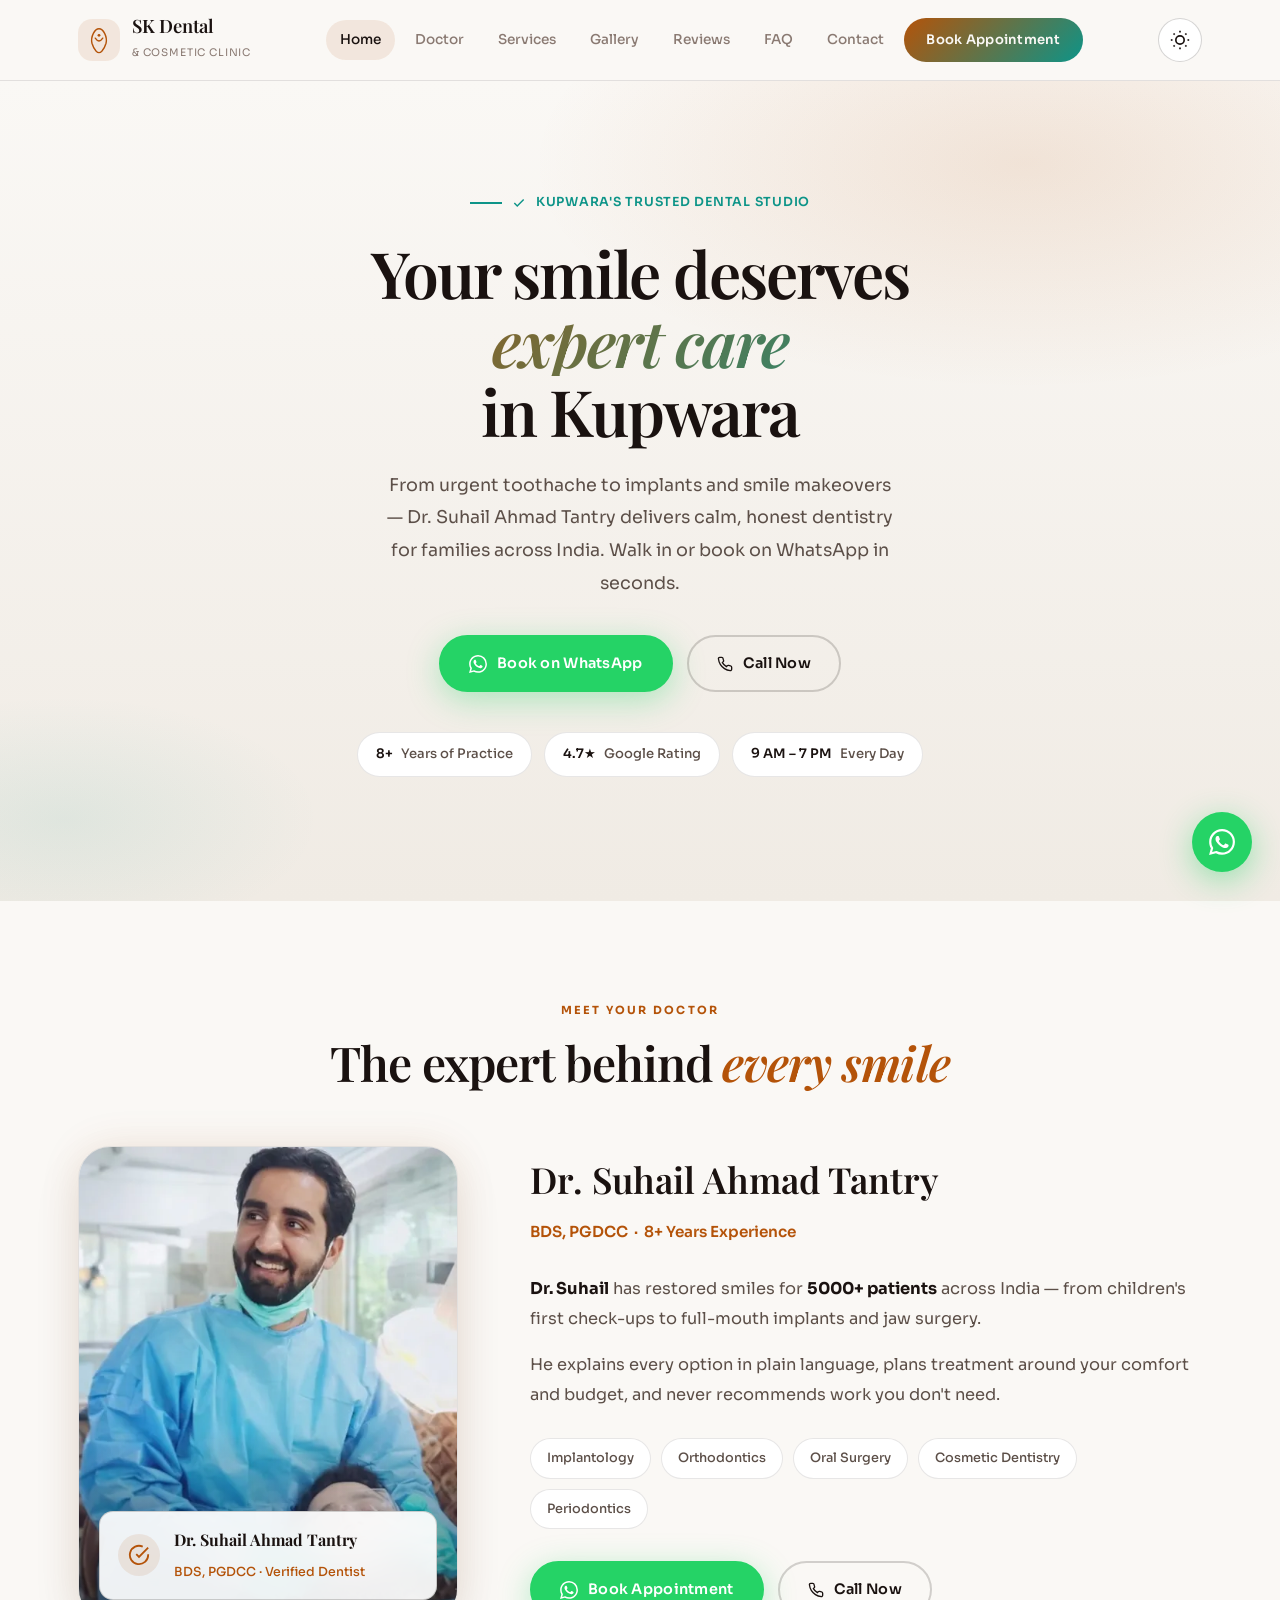
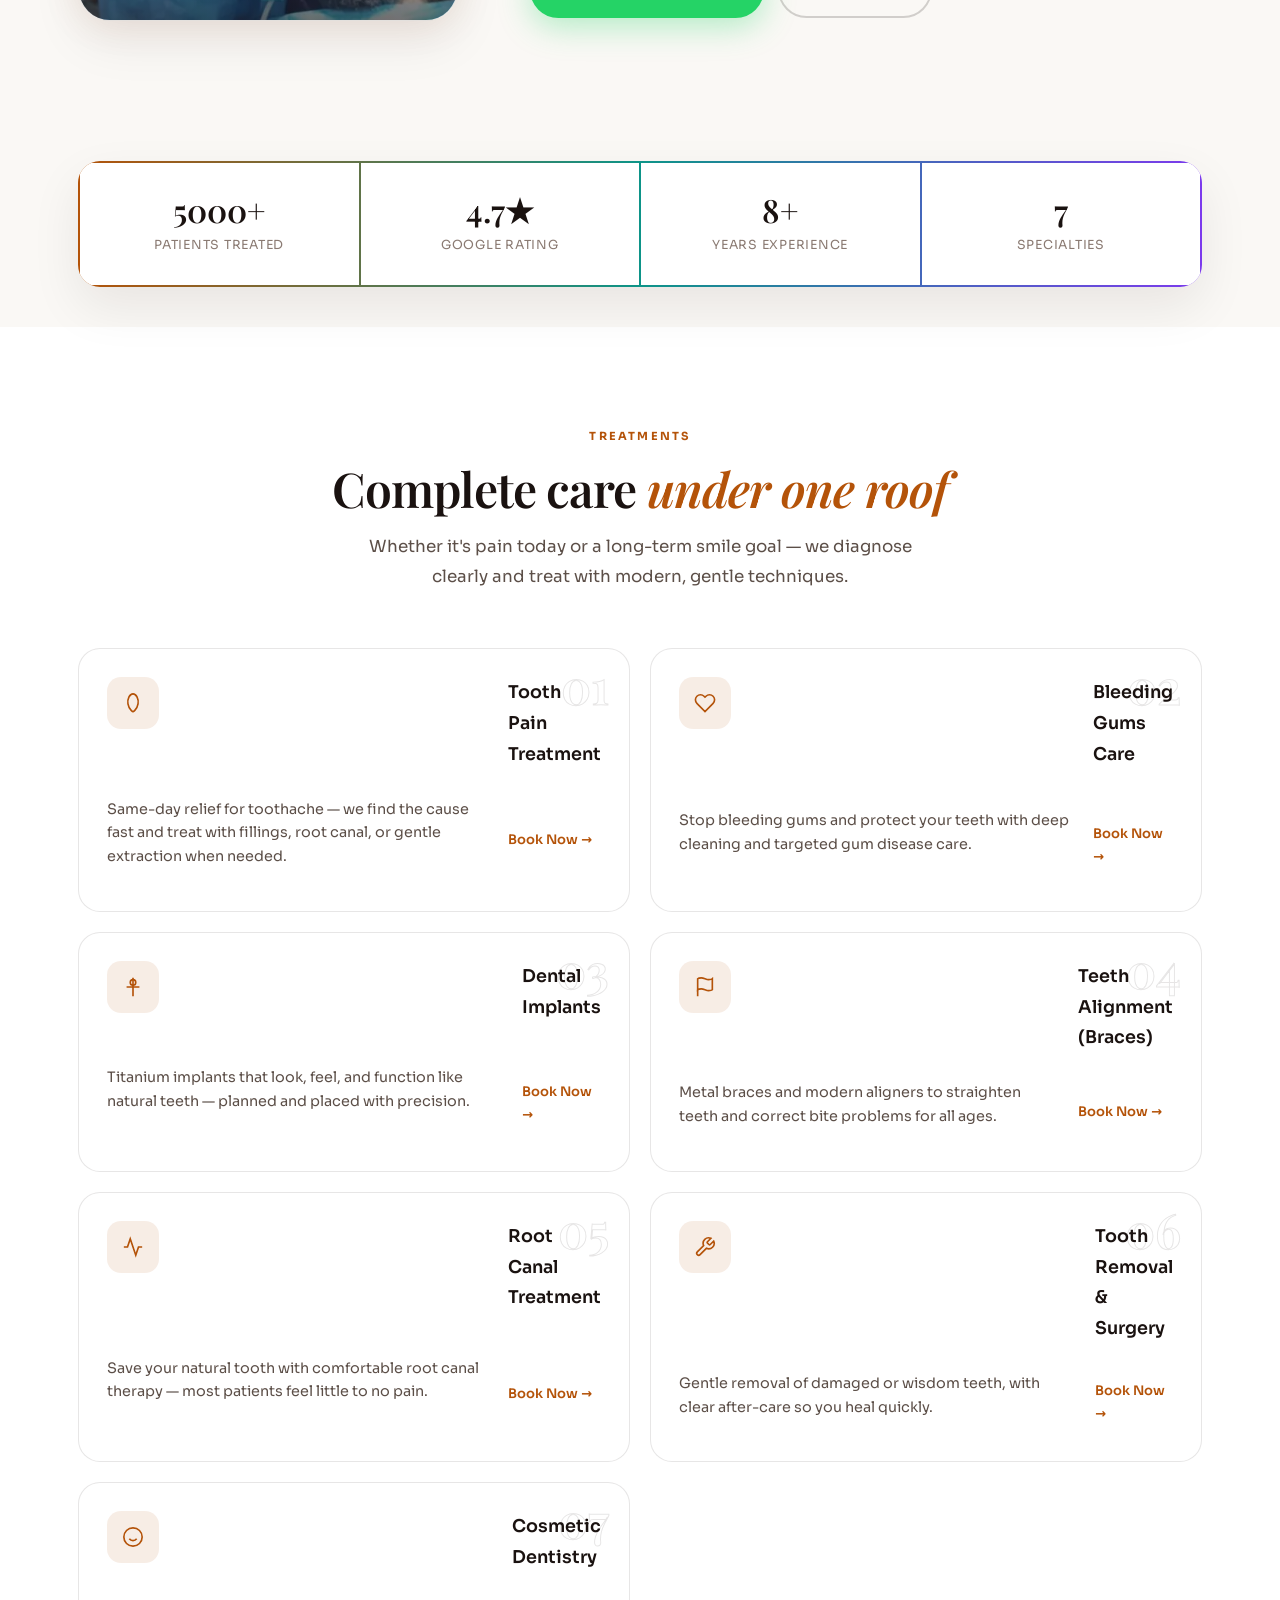
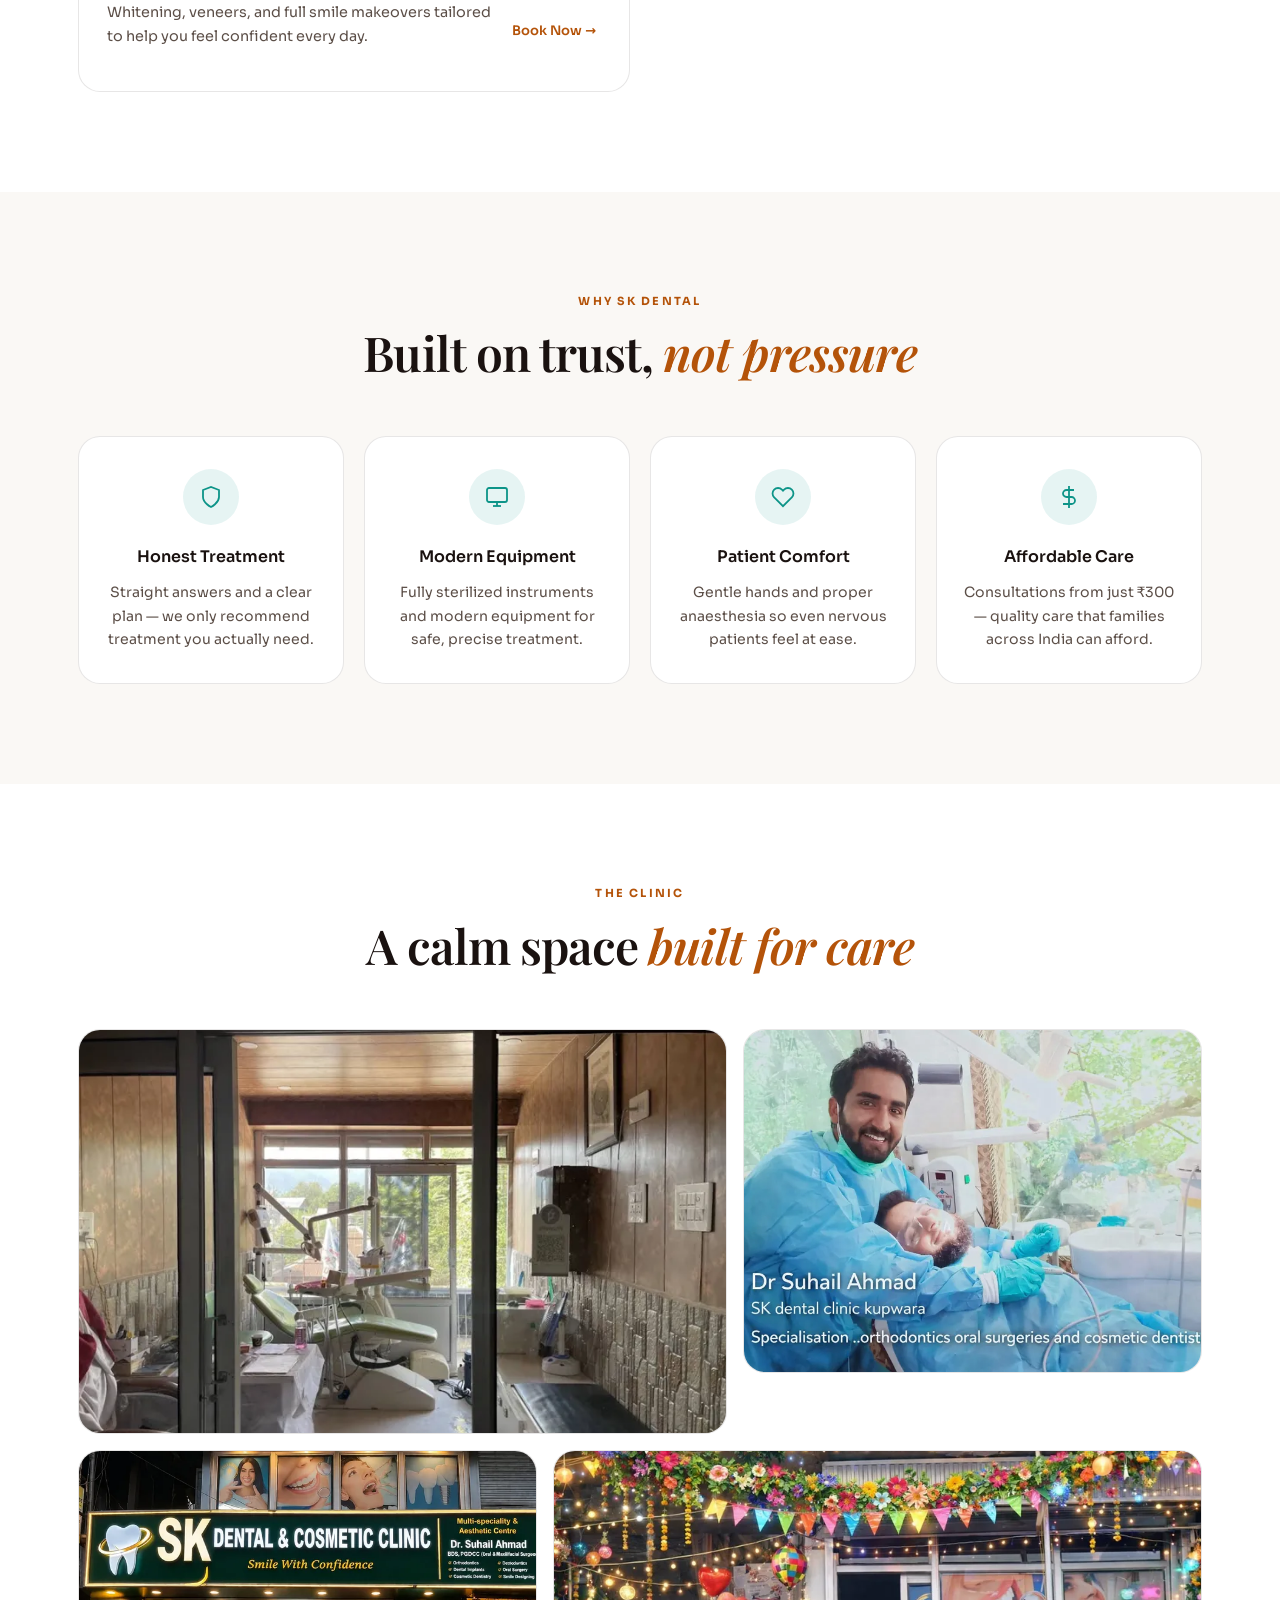
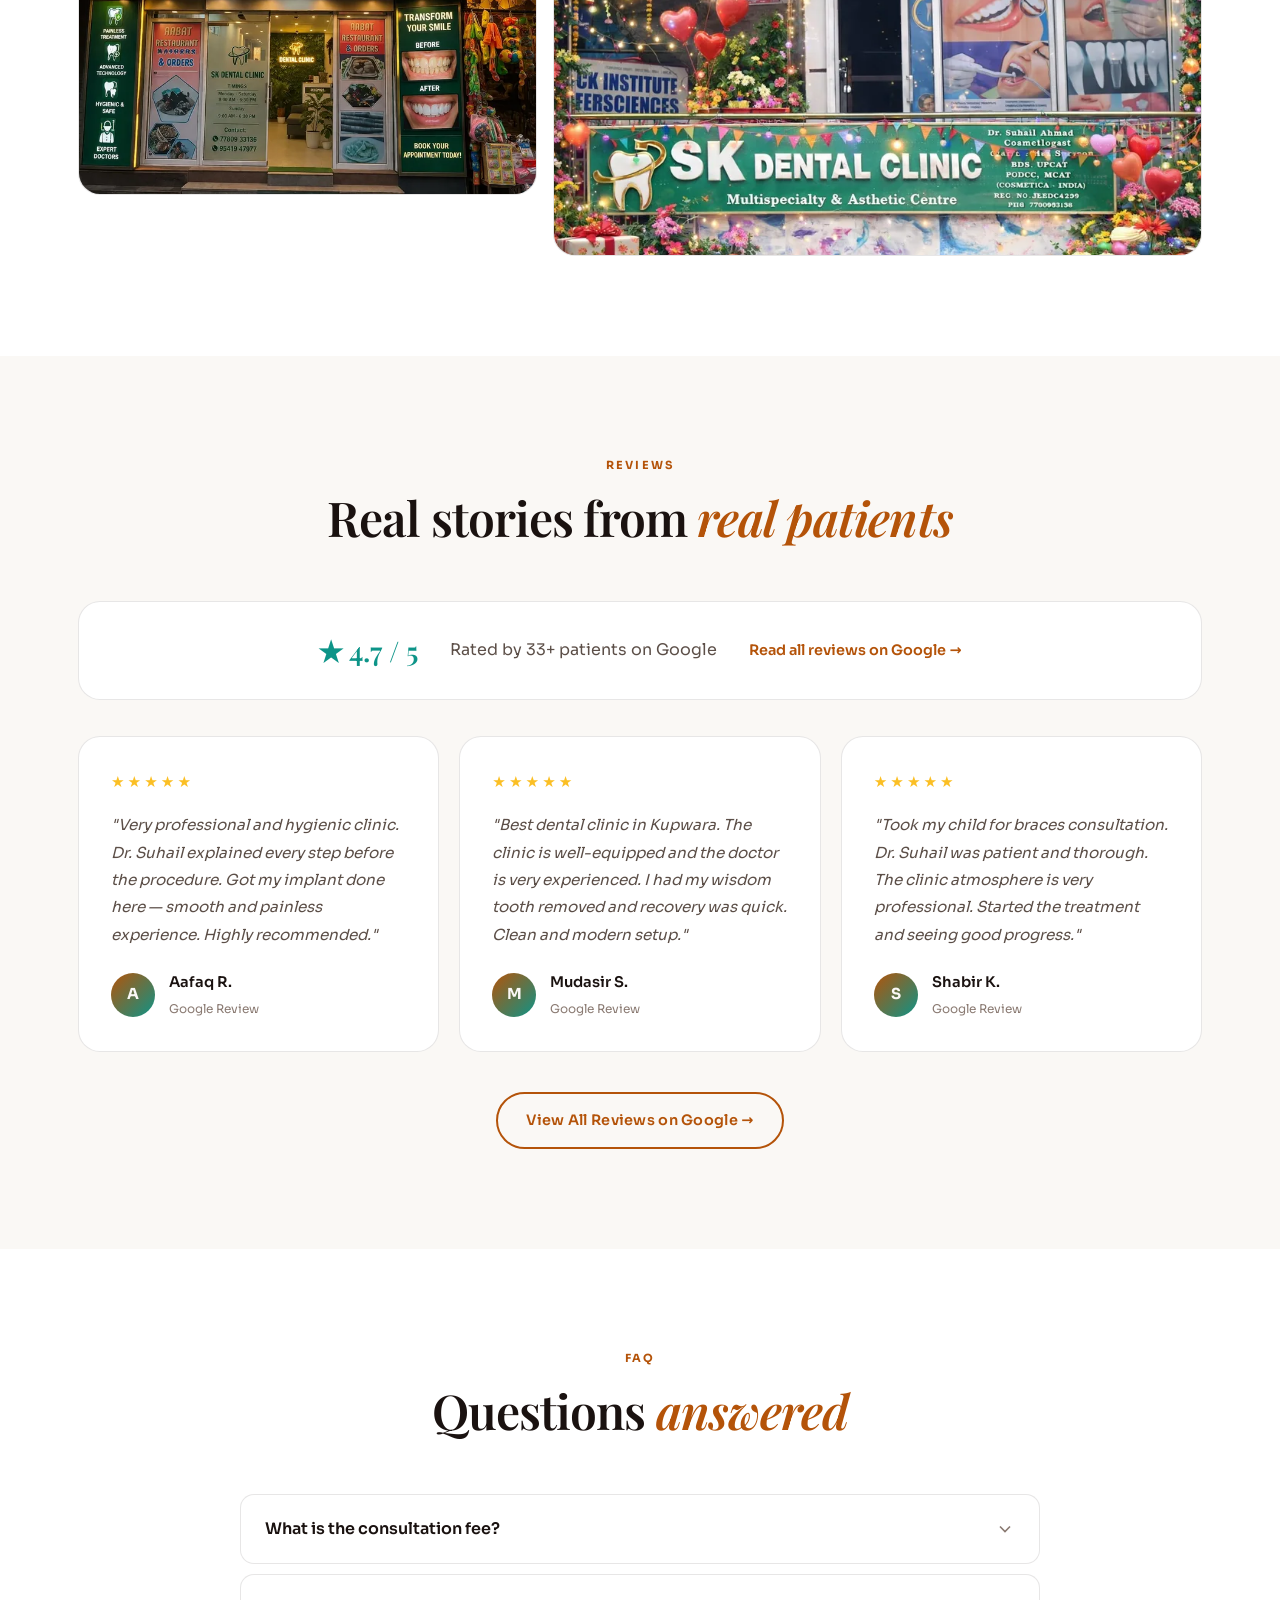
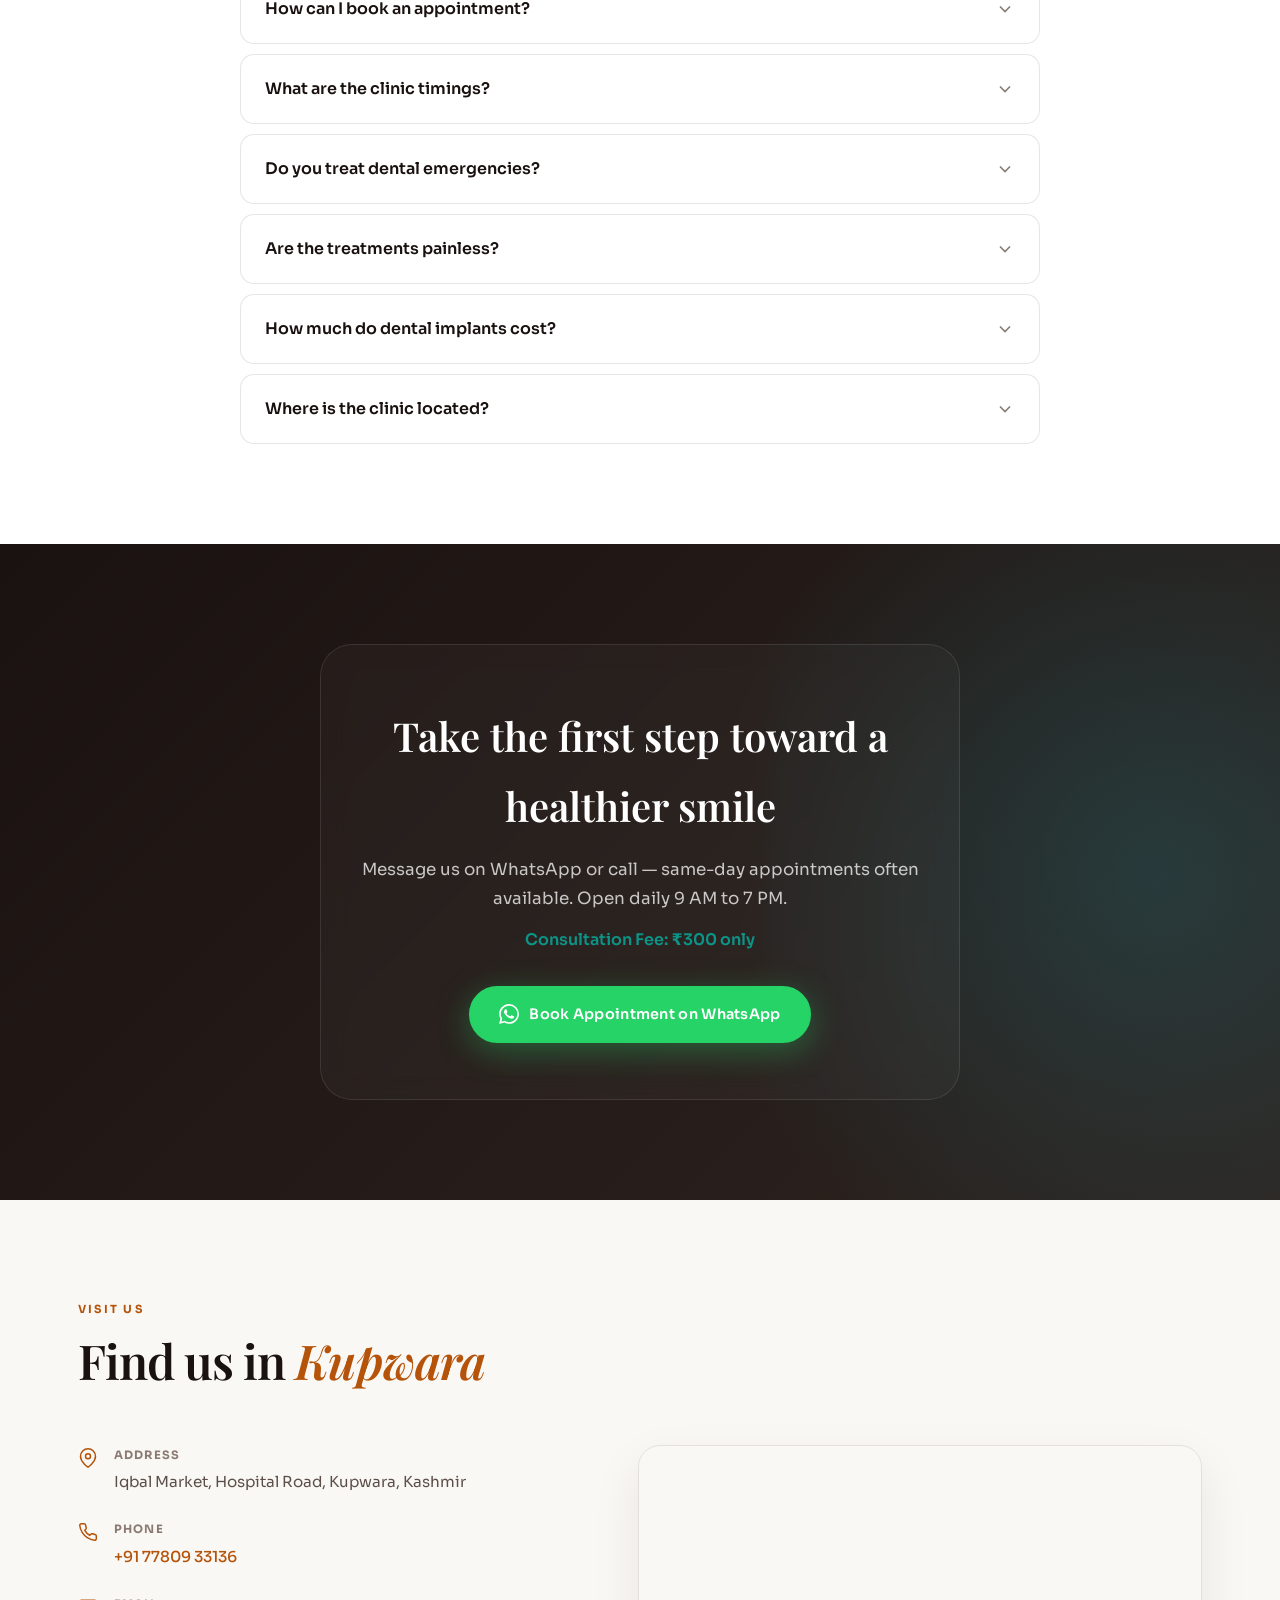
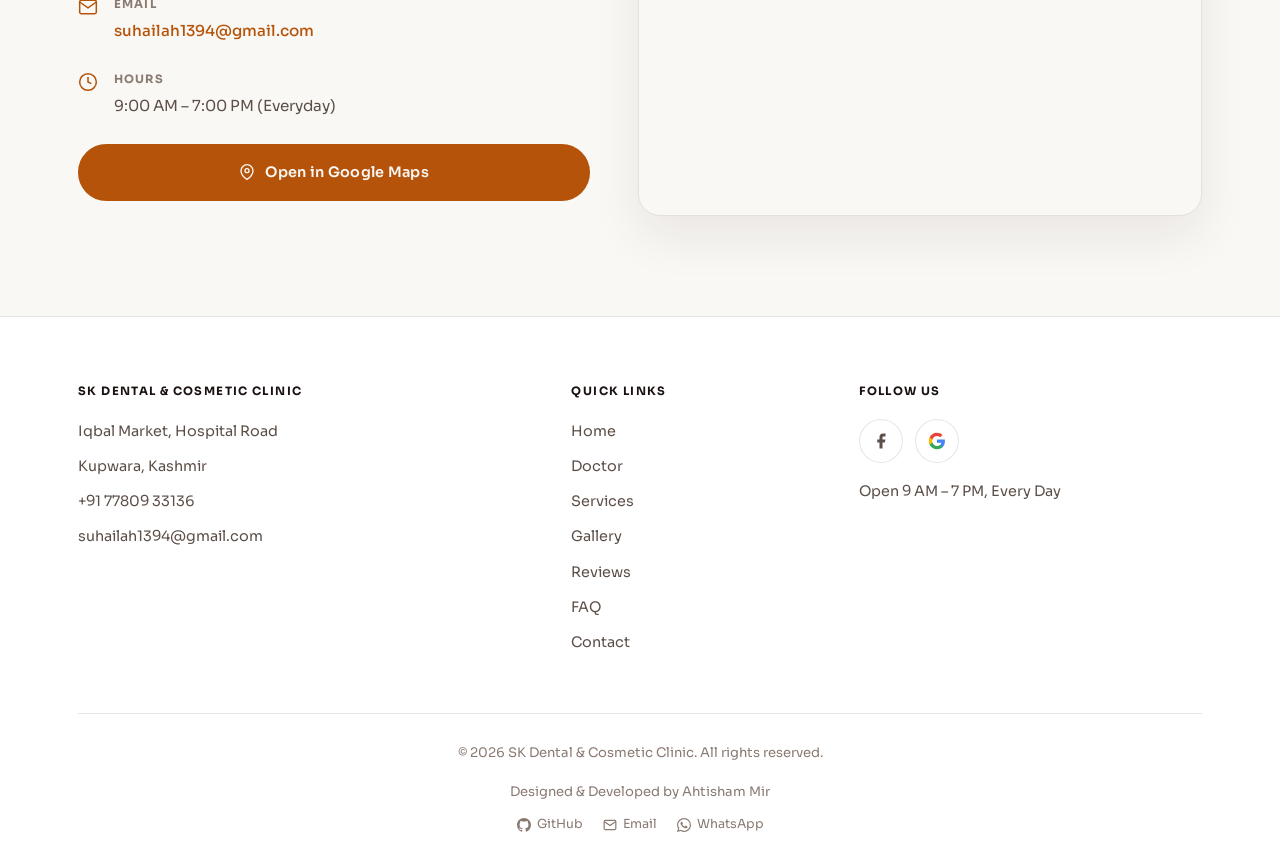
==== index.html @ af0c84c8 "merged meet doctor sections" ====
<!DOCTYPE html>
<html lang="en" data-theme="dark">
<head>
    <script>
    (function(){var t=localStorage.getItem('sk-theme');if(t)document.documentElement.setAttribute('data-theme',t);else if(window.matchMedia('(prefers-color-scheme:light)').matches)document.documentElement.setAttribute('data-theme','light');})();
    </script>
    <meta charset="UTF-8">
    <meta name="viewport" content="width=device-width, initial-scale=1.0">
    <title>SK Dental &amp; Cosmetic Clinic Kupwara | Dentist in Kupwara – Dr. Suhail Ahmad Tantry</title>
    <meta name="description" content="SK Dental &amp; Cosmetic Clinic in Kupwara, Kashmir – tooth pain relief, dental implants, braces, root canal &amp; gum care. Rated 4.7★ by 33+ patients. Book via WhatsApp.">
    <meta name="keywords" content="dental clinic kupwara, dentist kupwara, tooth pain treatment kupwara, dental implants kashmir, braces kupwara, root canal kupwara, SK Dental Cosmetic Clinic">
    <meta name="author" content="SK Dental &amp; Cosmetic Clinic">
    <meta name="robots" content="index, follow">
    <link rel="canonical" href="https://skdentalclinic.in/">
    <link rel="icon" type="image/svg+xml" href="data:image/svg+xml,%3Csvg xmlns='http://www.w3.org/2000/svg' viewBox='0 0 32 32'%3E%3Cpath d='M16 4C13.5 4 11.5 6 10 9C8.5 12 7.5 15.5 8.5 19.5C9.5 23 11 26 13 28C14 29 15 29.5 16 29.5C17 29.5 18 29 19 28C21 26 22.5 23 23.5 19.5C24.5 15.5 23.5 12 22 9C20.5 6 18.5 4 16 4Z' fill='%2322d3ee'/%3E%3C/svg%3E">
    <meta property="og:title" content="SK Dental &amp; Cosmetic Clinic | Dentist in Kupwara, Kashmir">
    <meta property="og:description" content="Tooth pain? Get reliable dental care in Kupwara. Implants, braces, root canal &amp; more. Dr. Suhail Ahmad Tantry, BDS, PGDCC. Rated 4.7★.">
    <meta property="og:type" content="website">
    <meta property="og:url" content="https://skdentalclinic.in/">
    <meta property="og:image" content="https://skdentalclinic.in/assets/images/dental-clinic-treatment-room.png">
    <meta property="og:image:alt" content="SK Dental &amp; Cosmetic Clinic – Treatment Room, Kupwara">
    <meta property="og:site_name" content="SK Dental &amp; Cosmetic Clinic">
    <meta property="og:locale" content="en_IN">
    <meta name="twitter:card" content="summary_large_image">
    <meta name="twitter:title" content="SK Dental &amp; Cosmetic Clinic | Kupwara, Kashmir">
    <meta name="twitter:description" content="Tooth pain? Book a dental appointment in Kupwara. Implants, braces, root canal &amp; more. Rated 4.7★.">
    <meta name="twitter:image" content="https://skdentalclinic.in/assets/images/dental-clinic-treatment-room.png">
    <link rel="preconnect" href="https://fonts.googleapis.com">
    <link rel="preconnect" href="https://fonts.gstatic.com" crossorigin>
    <link href="https://fonts.googleapis.com/css2?family=Playfair+Display:ital,wght@0,500;0,600;0,700;1,500&family=Sora:wght@400;500;600;700&display=swap" rel="stylesheet">
    <link rel="preload" as="image" href="assets/images/dr-suhail-ahmad-tantry.webp" type="image/webp">
    <link rel="stylesheet" href="styles.css?v=3">
    <script type="application/ld+json">
    {
      "@context": "https://schema.org",
      "@type": "Dentist",
      "name": "SK Dental & Cosmetic Clinic",
      "image": "https://skdentalclinic.in/assets/images/dr-suhail-ahmad-tantry.png",
      "url": "https://skdentalclinic.in/",
      "telephone": "+917780933136",
      "email": "suhailah1394@gmail.com",
      "priceRange": "₹₹",
      "address": {
        "@type": "PostalAddress",
        "streetAddress": "Iqbal Market, Hospital Road",
        "addressLocality": "Kupwara",
        "addressRegion": "Jammu and Kashmir",
        "addressCountry": "IN"
      },
      "geo": {
        "@type": "GeoCoordinates",
        "latitude": "34.5269",
        "longitude": "74.2549"
      },
      "openingHoursSpecification": {
        "@type": "OpeningHoursSpecification",
        "dayOfWeek": ["Monday","Tuesday","Wednesday","Thursday","Friday","Saturday","Sunday"],
        "opens": "09:00",
        "closes": "19:00"
      },
      "aggregateRating": {
        "@type": "AggregateRating",
        "ratingValue": "4.7",
        "reviewCount": "33"
      },
      "employee": {
        "@type": "Person",
        "name": "Dr. Suhail Ahmad Tantry",
        "jobTitle": "Dentist",
        "description": "BDS, PGDCC — 8+ Years Experience"
      },
      "sameAs": [
        "https://www.facebook.com/share/1HkAN4eruc/",
        "https://share.google/Do6VGwMxfh46cqUZg"
      ]
    }
    </script>
    <script type="application/ld+json">
    {
      "@context": "https://schema.org",
      "@type": "FAQPage",
      "mainEntity": [
        {
          "@type": "Question",
          "name": "What is the consultation fee at SK Dental Clinic Kupwara?",
          "acceptedAnswer": {
            "@type": "Answer",
            "text": "The consultation fee is ₹300, which includes a complete dental check-up and expert advice from Dr. Suhail Ahmad Tantry."
          }
        },
        {
          "@type": "Question",
          "name": "How can I book an appointment at SK Dental Clinic?",
          "acceptedAnswer": {
            "@type": "Answer",
            "text": "Book via WhatsApp at +91 77809 33136, call directly, or visit the clinic at Iqbal Market, Hospital Road, Kupwara."
          }
        },
        {
          "@type": "Question",
          "name": "What are the clinic timings?",
          "acceptedAnswer": {
            "@type": "Answer",
            "text": "SK Dental & Cosmetic Clinic is open every day from 9:00 AM to 7:00 PM."
          }
        },
        {
          "@type": "Question",
          "name": "Do you treat dental emergencies in Kupwara?",
          "acceptedAnswer": {
            "@type": "Answer",
            "text": "Yes, during clinic hours (9 AM – 7 PM). Call +91 77809 33136 for urgent tooth pain or dental emergencies."
          }
        },
        {
          "@type": "Question",
          "name": "Are dental treatments painless at SK Dental Clinic?",
          "acceptedAnswer": {
            "@type": "Answer",
            "text": "Dr. Suhail uses modern techniques and proper anaesthesia. Most patients report little to no discomfort during procedures."
          }
        },
        {
          "@type": "Question",
          "name": "How much do dental implants cost in Kupwara?",
          "acceptedAnswer": {
            "@type": "Answer",
            "text": "Implant costs vary based on the case. Book a consultation for an accurate quote — the clinic offers affordable options for Kashmir patients."
          }
        },
        {
          "@type": "Question",
          "name": "Where is SK Dental & Cosmetic Clinic located?",
          "acceptedAnswer": {
            "@type": "Answer",
            "text": "The clinic is at Iqbal Market, Hospital Road, Kupwara, Kashmir — easy to find near the main market area."
          }
        }
      ]
    }
    </script>
</head>
<body>

<a href="#main" class="skip-link">Skip to content</a>

<!-- MOBILE MENU -->
<div class="mobile-menu" id="mobileMenu" aria-hidden="true">
    <button class="mobile-menu__close" id="mobileMenuClose" aria-label="Close menu">
        <svg width="28" height="28" viewBox="0 0 24 24" fill="none" stroke="currentColor" stroke-width="2" stroke-linecap="round"><line x1="18" y1="6" x2="6" y2="18"/><line x1="6" y1="6" x2="18" y2="18"/></svg>
    </button>
    <nav class="mobile-menu__nav">
        <a href="#home" class="mobile-menu__link active">Home</a>
        <a href="#doctor" class="mobile-menu__link">Doctor</a>
        <a href="#services" class="mobile-menu__link">Services</a>
        <a href="#gallery" class="mobile-menu__link">Gallery</a>
        <a href="#reviews" class="mobile-menu__link">Reviews</a>
        <a href="#faq" class="mobile-menu__link">FAQ</a>
        <a href="#contact" class="mobile-menu__link">Contact</a>
        <a href="#book" class="btn btn--wa mobile-menu__cta">Book Appointment</a>
        <button class="theme-toggle mobile-menu__theme" id="themeToggleMobile" aria-label="Toggle light or dark mode">
            <svg class="theme-toggle__icon theme-toggle__sun" viewBox="0 0 24 24" fill="none" stroke="currentColor" stroke-width="2" aria-hidden="true"><circle cx="12" cy="12" r="5"/><line x1="12" y1="1" x2="12" y2="3"/><line x1="12" y1="21" x2="12" y2="23"/><line x1="4.22" y1="4.22" x2="5.64" y2="5.64"/><line x1="18.36" y1="18.36" x2="19.78" y2="19.78"/><line x1="1" y1="12" x2="3" y2="12"/><line x1="21" y1="12" x2="23" y2="12"/><line x1="4.22" y1="19.78" x2="5.64" y2="18.36"/><line x1="18.36" y1="5.64" x2="19.78" y2="4.22"/></svg>
            <svg class="theme-toggle__icon theme-toggle__moon" viewBox="0 0 24 24" fill="none" stroke="currentColor" stroke-width="2" aria-hidden="true"><path d="M21 12.79A9 9 0 1 1 11.21 3 7 7 0 0 0 21 12.79z"/></svg>
        </button>
    </nav>
</div>

<!-- HEADER -->
<header class="header" id="header">
    <div class="container header__inner">
        <a href="#home" class="logo">
            <span class="logo__icon">
                <svg width="30" height="30" viewBox="0 0 32 32" fill="none" aria-hidden="true"><path d="M16 4C13.5 4 11.5 6 10 9C8.5 12 7.5 15.5 8.5 19.5C9.5 23 11 26 13 28C14 29 15 29.5 16 29.5C17 29.5 18 29 19 28C21 26 22.5 23 23.5 19.5C24.5 15.5 23.5 12 22 9C20.5 6 18.5 4 16 4Z" stroke="currentColor" stroke-width="1.5" fill="none"/><path d="M12 14C12 14 14 17 16 17C18 17 20 14 20 14" stroke="currentColor" stroke-width="1.5" stroke-linecap="round"/><circle cx="16" cy="11" r="1.5" fill="currentColor"/></svg>
            </span>
            <div class="logo__text">
                <span class="logo__name">SK Dental</span>
                <span class="logo__sub">&amp; Cosmetic Clinic</span>
            </div>
        </a>
        <nav class="nav" id="navMenu" aria-label="Main navigation">
            <a href="#home" class="nav__link active">Home</a>
            <a href="#doctor" class="nav__link">Doctor</a>
            <a href="#services" class="nav__link">Services</a>
            <a href="#gallery" class="nav__link">Gallery</a>
            <a href="#reviews" class="nav__link">Reviews</a>
            <a href="#faq" class="nav__link">FAQ</a>
            <a href="#contact" class="nav__link">Contact</a>
            <a href="#book" class="btn btn--nav-cta">Book Appointment</a>
        </nav>
        <div class="header__actions">
            <button class="theme-toggle" id="themeToggle" aria-label="Toggle light or dark mode">
                <svg class="theme-toggle__icon theme-toggle__sun" viewBox="0 0 24 24" fill="none" stroke="currentColor" stroke-width="2" aria-hidden="true"><circle cx="12" cy="12" r="5"/><line x1="12" y1="1" x2="12" y2="3"/><line x1="12" y1="21" x2="12" y2="23"/><line x1="4.22" y1="4.22" x2="5.64" y2="5.64"/><line x1="18.36" y1="18.36" x2="19.78" y2="19.78"/><line x1="1" y1="12" x2="3" y2="12"/><line x1="21" y1="12" x2="23" y2="12"/><line x1="4.22" y1="19.78" x2="5.64" y2="18.36"/><line x1="18.36" y1="5.64" x2="19.78" y2="4.22"/></svg>
                <svg class="theme-toggle__icon theme-toggle__moon" viewBox="0 0 24 24" fill="none" stroke="currentColor" stroke-width="2" aria-hidden="true"><path d="M21 12.79A9 9 0 1 1 11.21 3 7 7 0 0 0 21 12.79z"/></svg>
            </button>
            <button class="hamburger" id="hamburger" aria-label="Toggle menu" aria-expanded="false" aria-controls="mobileMenu">
                <span></span><span></span><span></span>
            </button>
        </div>
    </div>
</header>

<main id="main">

<!-- HERO -->
<section class="hero" id="home">
    <div class="container">
        <div class="hero__grid hero__grid--centered">
            <div class="hero__content hero__content--centered">
                <div class="hero__tag">
                    <svg width="14" height="14" viewBox="0 0 24 24" fill="none" stroke="currentColor" stroke-width="2.5" aria-hidden="true"><polyline points="20 6 9 17 4 12"/></svg>
                    Kupwara's trusted dental studio
                </div>
                <h1 class="hero__title">Your smile deserves <span class="accent">expert care</span> in Kupwara</h1>
                <p class="hero__subtitle">From urgent toothache to implants and smile makeovers — Dr. Suhail Ahmad Tantry delivers calm, honest dentistry for families across India. Walk in or book on WhatsApp in seconds.</p>
                <div class="hero__buttons">
                    <a href="https://wa.me/917780933136?text=Hello%20I%20want%20to%20book%20an%20appointment%20at%20SK%20Dental%20%26%20Cosmetic%20Clinic" target="_blank" rel="noopener noreferrer" class="btn btn--wa">
                        <svg width="18" height="18" viewBox="0 0 24 24" fill="currentColor" aria-hidden="true"><path d="M17.472 14.382c-.297-.149-1.758-.867-2.03-.967-.273-.099-.471-.148-.67.15-.197.297-.767.966-.94 1.164-.173.199-.347.223-.644.075-.297-.15-1.255-.463-2.39-1.475-.883-.788-1.48-1.761-1.653-2.059-.173-.297-.018-.458.13-.606.134-.133.298-.347.446-.52.149-.174.198-.298.298-.497.099-.198.05-.371-.025-.52-.075-.149-.669-1.612-.916-2.207-.242-.579-.487-.5-.669-.51-.173-.008-.371-.01-.57-.01-.198 0-.52.074-.792.372-.272.297-1.04 1.016-1.04 2.479 0 1.462 1.065 2.875 1.213 3.074.149.198 2.096 3.2 5.077 4.487.709.306 1.262.489 1.694.625.712.227 1.36.195 1.871.118.571-.085 1.758-.719 2.006-1.413.248-.694.248-1.289.173-1.413-.074-.124-.272-.198-.57-.347m-5.421 7.403h-.004a9.87 9.87 0 01-5.031-1.378l-.361-.214-3.741.982.998-3.648-.235-.374a9.86 9.86 0 01-1.51-5.26c.001-5.45 4.436-9.884 9.888-9.884 2.64 0 5.122 1.03 6.988 2.898a9.825 9.825 0 012.893 6.994c-.003 5.45-4.437 9.884-9.885 9.884m8.413-18.297A11.815 11.815 0 0012.05 0C5.495 0 .16 5.335.157 11.892c0 2.096.547 4.142 1.588 5.945L.057 24l6.305-1.654a11.882 11.882 0 005.683 1.448h.005c6.554 0 11.89-5.335 11.893-11.893a11.821 11.821 0 00-3.48-8.413z"/></svg>
                        Book on WhatsApp
                    </a>
                    <a href="tel:+917780933136" class="btn btn--call">
                        <svg width="16" height="16" viewBox="0 0 24 24" fill="none" stroke="currentColor" stroke-width="2" aria-hidden="true"><path d="M22 16.92v3a2 2 0 0 1-2.18 2 19.79 19.79 0 0 1-8.63-3.07 19.5 19.5 0 0 1-6-6 19.79 19.79 0 0 1-3.07-8.67A2 2 0 0 1 4.11 2h3a2 2 0 0 1 2 1.72c.127.96.361 1.903.7 2.81a2 2 0 0 1-.45 2.11L8.09 9.91a16 16 0 0 0 6 6l1.27-1.27a2 2 0 0 1 2.11-.45c.907.339 1.85.573 2.81.7A2 2 0 0 1 22 16.92z"/></svg>
                        Call Now
                    </a>
                </div>
                <div class="hero__pills">
                    <span class="hero__pill"><strong>8+</strong> Years of Practice</span>
                    <span class="hero__pill"><strong>4.7&#9733;</strong> Google Rating</span>
                    <span class="hero__pill"><strong>9 AM – 7 PM</strong> Every Day</span>
                </div>
            </div>
        </div>
    </div>
</section>


<!-- DOCTOR -->
<section class="section doctor" id="doctor">
    <div class="container">
        <div class="section__header section__header--center" data-aos>
            <span class="section__eyebrow">Meet Your Doctor</span>
            <h2 class="section__title">The expert behind <span class="accent">every smile</span></h2>
        </div>
        <div class="doctor__grid">
            <div class="doctor__photo-col" data-aos>
                <div class="doctor__img-wrap">
                    <picture>
                        <source srcset="assets/images/dr-suhail-ahmad-tantry.webp" type="image/webp">
                        <img src="assets/images/dr-suhail-ahmad-tantry.png" alt="Dr. Suhail Ahmad Tantry – BDS, PGDCC, Dentist in Kupwara" class="doctor__img" loading="lazy" width="480" height="600">
                    </picture>
                    <div class="doctor__photo-badge">
                        <div class="doctor__photo-badge-icon">
                            <svg width="22" height="22" viewBox="0 0 24 24" fill="none" stroke="currentColor" stroke-width="2" aria-hidden="true"><path d="M22 11.08V12a10 10 0 1 1-5.93-9.14"/><polyline points="22 4 12 14.01 9 11.01"/></svg>
                        </div>
                        <div>
                            <strong>Dr. Suhail Ahmad Tantry</strong>
                            <span>BDS, PGDCC · Verified Dentist</span>
                        </div>
                    </div>
                </div>
            </div>
            <div class="doctor__info" data-aos>
                <h3 class="doctor__name">Dr. Suhail Ahmad Tantry</h3>
                <p class="doctor__qual">BDS, PGDCC &nbsp;·&nbsp; 8+ Years Experience</p>
                <p class="doctor__bio"><strong>Dr. Suhail</strong> has restored smiles for <strong>5000+ patients</strong> across India — from children's first check-ups to full-mouth implants and jaw surgery.</p>
                <p class="doctor__bio">He explains every option in plain language, plans treatment around your comfort and budget, and never recommends work you don't need.</p>
                <div class="doctor__chips">
                    <span class="doctor__chip">Implantology</span>
                    <span class="doctor__chip">Orthodontics</span>
                    <span class="doctor__chip">Oral Surgery</span>
                    <span class="doctor__chip">Cosmetic Dentistry</span>
                    <span class="doctor__chip">Periodontics</span>
                </div>
                <div class="doctor__cta">
                    <a href="https://wa.me/917780933136?text=Hello%20I%20want%20to%20book%20an%20appointment%20with%20Dr.%20Suhail" target="_blank" rel="noopener noreferrer" class="btn btn--wa">
                        <svg width="18" height="18" viewBox="0 0 24 24" fill="currentColor" aria-hidden="true"><path d="M17.472 14.382c-.297-.149-1.758-.867-2.03-.967-.273-.099-.471-.148-.67.15-.197.297-.767.966-.94 1.164-.173.199-.347.223-.644.075-.297-.15-1.255-.463-2.39-1.475-.883-.788-1.48-1.761-1.653-2.059-.173-.297-.018-.458.13-.606.134-.133.298-.347.446-.52.149-.174.198-.298.298-.497.099-.198.05-.371-.025-.52-.075-.149-.669-1.612-.916-2.207-.242-.579-.487-.5-.669-.51-.173-.008-.371-.01-.57-.01-.198 0-.52.074-.792.372-.272.297-1.04 1.016-1.04 2.479 0 1.462 1.065 2.875 1.213 3.074.149.198 2.096 3.2 5.077 4.487.709.306 1.262.489 1.694.625.712.227 1.36.195 1.871.118.571-.085 1.758-.719 2.006-1.413.248-.694.248-1.289.173-1.413-.074-.124-.272-.198-.57-.347m-5.421 7.403h-.004a9.87 9.87 0 01-5.031-1.378l-.361-.214-3.741.982.998-3.648-.235-.374a9.86 9.86 0 01-1.51-5.26c.001-5.45 4.436-9.884 9.888-9.884 2.64 0 5.122 1.03 6.988 2.898a9.825 9.825 0 012.893 6.994c-.003 5.45-4.437 9.884-9.885 9.884m8.413-18.297A11.815 11.815 0 0012.05 0C5.495 0 .16 5.335.157 11.892c0 2.096.547 4.142 1.588 5.945L.057 24l6.305-1.654a11.882 11.882 0 005.683 1.448h.005c6.554 0 11.89-5.335 11.893-11.893a11.821 11.821 0 00-3.48-8.413z"/></svg>
                        Book Appointment
                    </a>
                    <a href="tel:+917780933136" class="btn btn--call">
                        <svg width="16" height="16" viewBox="0 0 24 24" fill="none" stroke="currentColor" stroke-width="2" aria-hidden="true"><path d="M22 16.92v3a2 2 0 0 1-2.18 2 19.79 19.79 0 0 1-8.63-3.07 19.5 19.5 0 0 1-6-6 19.79 19.79 0 0 1-3.07-8.67A2 2 0 0 1 4.11 2h3a2 2 0 0 1 2 1.72c.127.96.361 1.903.7 2.81a2 2 0 0 1-.45 2.11L8.09 9.91a16 16 0 0 0 6 6l1.27-1.27a2 2 0 0 1 2.11-.45c.907.339 1.85.573 2.81.7A2 2 0 0 1 22 16.92z"/></svg>
                        Call Now
                    </a>
                </div>
            </div>
        </div>
    </div>
</section>

<!-- STATS -->
<section class="stats" aria-label="Clinic statistics">
    <div class="container">
        <div class="stats__grid">
            <div class="stats__item" data-aos><div class="stats__number">5000+</div><div class="stats__label">Patients Treated</div></div>
            <div class="stats__item" data-aos><div class="stats__number">4.7&#9733;</div><div class="stats__label">Google Rating</div></div>
            <div class="stats__item" data-aos><div class="stats__number">8+</div><div class="stats__label">Years Experience</div></div>
            <div class="stats__item" data-aos><div class="stats__number">7</div><div class="stats__label">Specialties</div></div>
        </div>
    </div>
</section>


<section class="section section--alt" id="services">
    <div class="container">
        <div class="section__header section__header--center">
            <span class="section__eyebrow">Treatments</span>
            <h2 class="section__title">Complete care <span class="accent">under one roof</span></h2>
            <p class="section__desc">Whether it's pain today or a long-term smile goal — we diagnose clearly and treat with modern, gentle techniques.</p>
        </div>
        <div class="services__grid">
            <div class="service__card" data-aos data-num="01">
                <div class="service__icon"><svg width="22" height="22" viewBox="0 0 24 24" fill="none" stroke="currentColor" stroke-width="1.8" aria-hidden="true"><path d="M12 2C10 2 8.5 3.5 7.5 5.5C6.5 7.5 6 10 6.5 13C7 16 8.5 18.5 10 20C11 21 11.5 21.5 12 21.5C12.5 21.5 13 21 14 20C15.5 18.5 17 16 17.5 13C18 10 17.5 7.5 16.5 5.5C15.5 3.5 14 2 12 2Z"/></svg></div>
                <h3 class="service__title">Tooth Pain Treatment</h3>
                <p class="service__desc">Same-day relief for toothache — we find the cause fast and treat with fillings, root canal, or gentle extraction when needed.</p>
                <a href="https://wa.me/917780933136?text=I%20need%20tooth%20pain%20treatment" target="_blank" rel="noopener noreferrer" class="service__link">Book Now →</a>
            </div>
            <div class="service__card" data-aos data-num="02">
                <div class="service__icon"><svg width="22" height="22" viewBox="0 0 24 24" fill="none" stroke="currentColor" stroke-width="1.8" aria-hidden="true"><path d="M20.84 4.61a5.5 5.5 0 0 0-7.78 0L12 5.67l-1.06-1.06a5.5 5.5 0 0 0-7.78 7.78l1.06 1.06L12 21.23l7.78-7.78 1.06-1.06a5.5 5.5 0 0 0 0-7.78z"/></svg></div>
                <h3 class="service__title">Bleeding Gums Care</h3>
                <p class="service__desc">Stop bleeding gums and protect your teeth with deep cleaning and targeted gum disease care.</p>
                <a href="https://wa.me/917780933136?text=I%20need%20gum%20treatment" target="_blank" rel="noopener noreferrer" class="service__link">Book Now →</a>
            </div>
            <div class="service__card" data-aos data-num="03">
                <div class="service__icon"><svg width="22" height="22" viewBox="0 0 24 24" fill="none" stroke="currentColor" stroke-width="1.8" aria-hidden="true"><path d="M12 2L12 22"/><path d="M5 12H19"/><circle cx="12" cy="7" r="3"/></svg></div>
                <h3 class="service__title">Dental Implants</h3>
                <p class="service__desc">Titanium implants that look, feel, and function like natural teeth — planned and placed with precision.</p>
                <a href="https://wa.me/917780933136?text=I%20need%20dental%20implants" target="_blank" rel="noopener noreferrer" class="service__link">Book Now →</a>
            </div>
            <div class="service__card" data-aos data-num="04">
                <div class="service__icon"><svg width="22" height="22" viewBox="0 0 24 24" fill="none" stroke="currentColor" stroke-width="1.8" aria-hidden="true"><path d="M4 15s1-1 4-1 5 2 8 2 4-1 4-1V3s-1 1-4 1-5-2-8-2-4 1-4 1z"/><line x1="4" y1="22" x2="4" y2="15"/></svg></div>
                <h3 class="service__title">Teeth Alignment (Braces)</h3>
                <p class="service__desc">Metal braces and modern aligners to straighten teeth and correct bite problems for all ages.</p>
                <a href="https://wa.me/917780933136?text=I%20need%20braces" target="_blank" rel="noopener noreferrer" class="service__link">Book Now →</a>
            </div>
            <div class="service__card" data-aos data-num="05">
                <div class="service__icon"><svg width="22" height="22" viewBox="0 0 24 24" fill="none" stroke="currentColor" stroke-width="1.8" aria-hidden="true"><path d="M22 12h-4l-3 9L9 3l-3 9H2"/></svg></div>
                <h3 class="service__title">Root Canal Treatment</h3>
                <p class="service__desc">Save your natural tooth with comfortable root canal therapy — most patients feel little to no pain.</p>
                <a href="https://wa.me/917780933136?text=I%20need%20root%20canal" target="_blank" rel="noopener noreferrer" class="service__link">Book Now →</a>
            </div>
            <div class="service__card" data-aos data-num="06">
                <div class="service__icon"><svg width="22" height="22" viewBox="0 0 24 24" fill="none" stroke="currentColor" stroke-width="1.8" aria-hidden="true"><path d="M14.7 6.3a1 1 0 0 0 0 1.4l1.6 1.6a1 1 0 0 0 1.4 0l3.77-3.77a6 6 0 0 1-7.94 7.94l-6.91 6.91a2.12 2.12 0 0 1-3-3l6.91-6.91a6 6 0 0 1 7.94-7.94l-3.76 3.76z"/></svg></div>
                <h3 class="service__title">Tooth Removal &amp; Surgery</h3>
                <p class="service__desc">Gentle removal of damaged or wisdom teeth, with clear after-care so you heal quickly.</p>
                <a href="https://wa.me/917780933136?text=I%20need%20tooth%20extraction" target="_blank" rel="noopener noreferrer" class="service__link">Book Now →</a>
            </div>
            <div class="service__card" data-aos data-num="07">
                <div class="service__icon"><svg width="22" height="22" viewBox="0 0 24 24" fill="none" stroke="currentColor" stroke-width="1.8" aria-hidden="true"><circle cx="12" cy="12" r="10"/><path d="M8 14s1.5 2 4 2 4-2 4-2"/><line x1="9" y1="9" x2="9.01" y2="9"/><line x1="15" y1="9" x2="15.01" y2="9"/></svg></div>
                <h3 class="service__title">Cosmetic Dentistry</h3>
                <p class="service__desc">Whitening, veneers, and full smile makeovers tailored to help you feel confident every day.</p>
                <a href="https://wa.me/917780933136?text=I%20need%20cosmetic%20dental%20treatment" target="_blank" rel="noopener noreferrer" class="service__link">Book Now →</a>
            </div>
        </div>
    </div>
</section>

<!-- BENEFITS -->
<section class="section" id="benefits">
    <div class="container">
        <div class="section__header section__header--center">
            <span class="section__eyebrow">Why SK Dental</span>
            <h2 class="section__title">Built on trust, <span class="accent">not pressure</span></h2>
        </div>
        <div class="benefits__grid">
            <div class="benefit__card" data-aos>
                <div class="benefit__icon"><svg width="24" height="24" viewBox="0 0 24 24" fill="none" stroke="currentColor" stroke-width="1.8" aria-hidden="true"><path d="M12 22s8-4 8-10V5l-8-3-8 3v7c0 6 8 10 8 10z"/></svg></div>
                <h3 class="benefit__title">Honest Treatment</h3>
                <p class="benefit__desc">Straight answers and a clear plan — we only recommend treatment you actually need.</p>
            </div>
            <div class="benefit__card" data-aos>
                <div class="benefit__icon"><svg width="24" height="24" viewBox="0 0 24 24" fill="none" stroke="currentColor" stroke-width="1.8" aria-hidden="true"><rect x="2" y="3" width="20" height="14" rx="2"/><line x1="8" y1="21" x2="16" y2="21"/><line x1="12" y1="17" x2="12" y2="21"/></svg></div>
                <h3 class="benefit__title">Modern Equipment</h3>
                <p class="benefit__desc">Fully sterilized instruments and modern equipment for safe, precise treatment.</p>
            </div>
            <div class="benefit__card" data-aos>
                <div class="benefit__icon"><svg width="24" height="24" viewBox="0 0 24 24" fill="none" stroke="currentColor" stroke-width="1.8" aria-hidden="true"><path d="M20.84 4.61a5.5 5.5 0 0 0-7.78 0L12 5.67l-1.06-1.06a5.5 5.5 0 0 0-7.78 7.78l1.06 1.06L12 21.23l7.78-7.78 1.06-1.06a5.5 5.5 0 0 0 0-7.78z"/></svg></div>
                <h3 class="benefit__title">Patient Comfort</h3>
                <p class="benefit__desc">Gentle hands and proper anaesthesia so even nervous patients feel at ease.</p>
            </div>
            <div class="benefit__card" data-aos>
                <div class="benefit__icon"><svg width="24" height="24" viewBox="0 0 24 24" fill="none" stroke="currentColor" stroke-width="1.8" aria-hidden="true"><line x1="12" y1="1" x2="12" y2="23"/><path d="M17 5H9.5a3.5 3.5 0 0 0 0 7h5a3.5 3.5 0 0 1 0 7H6"/></svg></div>
                <h3 class="benefit__title">Affordable Care</h3>
                <p class="benefit__desc">Consultations from just ₹300 — quality care that families across India can afford.</p>
            </div>
        </div>
    </div>
</section>

<!-- GALLERY -->
<section class="section section--alt" id="gallery">
    <div class="container">
        <div class="section__header section__header--center">
            <span class="section__eyebrow">The Clinic</span>
            <h2 class="section__title">A calm space <span class="accent">built for care</span></h2>
        </div>
        <div class="gallery__grid">
            <button type="button" class="gallery__item" data-aos data-full="assets/images/dental-clinic-treatment-room.webp" aria-label="View treatment room">
                <picture>
                    <source srcset="assets/images/dental-clinic-treatment-room.webp" type="image/webp">
                    <img src="assets/images/dental-clinic-treatment-room.png" alt="SK Dental Kupwara – modern treatment room" loading="lazy" width="800" height="500">
                </picture>
            </button>
            <button type="button" class="gallery__item" data-aos data-full="assets/images/dental-clinic-reception.webp" aria-label="View reception area">
                <picture>
                    <source srcset="assets/images/dental-clinic-reception.webp" type="image/webp">
                    <img src="assets/images/dental-clinic-reception.png" alt="SK Dental Kupwara – reception area" loading="lazy" width="800" height="500">
                </picture>
            </button>
            <button type="button" class="gallery__item" data-aos data-full="assets/images/dental-clinic-equipment.webp" aria-label="View dental equipment">
                <picture>
                    <source srcset="assets/images/dental-clinic-equipment.webp" type="image/webp">
                    <img src="assets/images/dental-clinic-equipment.png" alt="SK Dental Kupwara – dental equipment" loading="lazy" width="800" height="500">
                </picture>
            </button>
            <button type="button" class="gallery__item" data-aos data-full="assets/images/dental-clinic-exterior.webp" aria-label="View clinic exterior">
                <picture>
                    <source srcset="assets/images/dental-clinic-exterior.webp" type="image/webp">
                    <img src="assets/images/dental-clinic-exterior.png" alt="SK Dental Cosmetic Clinic exterior Kupwara" loading="lazy" width="800" height="500">
                </picture>
            </button>
        </div>
    </div>
</section>

<!-- REVIEWS -->
<section class="section" id="reviews">
    <div class="container">
        <div class="section__header section__header--center">
            <span class="section__eyebrow">Reviews</span>
            <h2 class="section__title">Real stories from <span class="accent">real patients</span></h2>
        </div>
        <div class="reviews__banner" data-aos>
            <span class="reviews__banner-score">&#9733; 4.7 / 5</span>
            <span class="reviews__banner-text">Rated by 33+ patients on Google</span>
            <a href="https://share.google/Do6VGwMxfh46cqUZg" target="_blank" rel="noopener noreferrer" class="reviews__banner-link">Read all reviews on Google →</a>
        </div>
        <div class="reviews__grid">
            <div class="review__card" data-aos>
                <div class="review__stars" aria-label="5 out of 5 stars">&#9733;&#9733;&#9733;&#9733;&#9733;</div>
                <p class="review__text">"Very professional and hygienic clinic. Dr. Suhail explained every step before the procedure. Got my implant done here — smooth and painless experience. Highly recommended."</p>
                <div class="review__author">
                    <div class="review__avatar" aria-hidden="true">A</div>
                    <div class="review__meta"><span class="review__name">Aafaq R.</span><span class="review__source">Google Review</span></div>
                </div>
            </div>
            <div class="review__card" data-aos>
                <div class="review__stars" aria-label="5 out of 5 stars">&#9733;&#9733;&#9733;&#9733;&#9733;</div>
                <p class="review__text">"Best dental clinic in Kupwara. The clinic is well-equipped and the doctor is very experienced. I had my wisdom tooth removed and recovery was quick. Clean and modern setup."</p>
                <div class="review__author">
                    <div class="review__avatar" aria-hidden="true">M</div>
                    <div class="review__meta"><span class="review__name">Mudasir S.</span><span class="review__source">Google Review</span></div>
                </div>
            </div>
            <div class="review__card" data-aos>
                <div class="review__stars" aria-label="5 out of 5 stars">&#9733;&#9733;&#9733;&#9733;&#9733;</div>
                <p class="review__text">"Took my child for braces consultation. Dr. Suhail was patient and thorough. The clinic atmosphere is very professional. Started the treatment and seeing good progress."</p>
                <div class="review__author">
                    <div class="review__avatar" aria-hidden="true">S</div>
                    <div class="review__meta"><span class="review__name">Shabir K.</span><span class="review__source">Google Review</span></div>
                </div>
            </div>
        </div>
        <div class="reviews__cta">
            <a href="https://share.google/Do6VGwMxfh46cqUZg" target="_blank" rel="noopener noreferrer" class="btn btn--outline">View All Reviews on Google →</a>
        </div>
    </div>
</section>

<!-- FAQ -->
<section class="section section--alt" id="faq">
    <div class="container">
        <div class="section__header section__header--center">
            <span class="section__eyebrow">FAQ</span>
            <h2 class="section__title">Questions <span class="accent">answered</span></h2>
        </div>
        <div class="faq__list" data-aos>
            <div class="faq__item">
                <button class="faq__question" id="faq-q1" aria-expanded="false" aria-controls="faq-a1">
                    <span>What is the consultation fee?</span>
                    <svg class="faq__chevron" width="20" height="20" viewBox="0 0 24 24" fill="none" stroke="currentColor" stroke-width="2" aria-hidden="true"><polyline points="6 9 12 15 18 9"/></svg>
                </button>
                <div class="faq__answer" id="faq-a1" role="region" aria-labelledby="faq-q1">
                    <p>The consultation fee is ₹300, which includes a complete dental check-up and expert advice from Dr. Suhail Ahmad Tantry.</p>
                </div>
            </div>
            <div class="faq__item">
                <button class="faq__question" id="faq-q2" aria-expanded="false" aria-controls="faq-a2">
                    <span>How can I book an appointment?</span>
                    <svg class="faq__chevron" width="20" height="20" viewBox="0 0 24 24" fill="none" stroke="currentColor" stroke-width="2" aria-hidden="true"><polyline points="6 9 12 15 18 9"/></svg>
                </button>
                <div class="faq__answer" id="faq-a2" role="region" aria-labelledby="faq-q2">
                    <p>Book via WhatsApp at <a href="https://wa.me/917780933136" target="_blank" rel="noopener noreferrer">+91 77809 33136</a>, call directly, or visit the clinic at Iqbal Market, Hospital Road, Kupwara.</p>
                </div>
            </div>
            <div class="faq__item">
                <button class="faq__question" id="faq-q3" aria-expanded="false" aria-controls="faq-a3">
                    <span>What are the clinic timings?</span>
                    <svg class="faq__chevron" width="20" height="20" viewBox="0 0 24 24" fill="none" stroke="currentColor" stroke-width="2" aria-hidden="true"><polyline points="6 9 12 15 18 9"/></svg>
                </button>
                <div class="faq__answer" id="faq-a3" role="region" aria-labelledby="faq-q3">
                    <p>SK Dental &amp; Cosmetic Clinic is open every day from 9:00 AM to 7:00 PM, including weekends.</p>
                </div>
            </div>
            <div class="faq__item">
                <button class="faq__question" id="faq-q4" aria-expanded="false" aria-controls="faq-a4">
                    <span>Do you treat dental emergencies?</span>
                    <svg class="faq__chevron" width="20" height="20" viewBox="0 0 24 24" fill="none" stroke="currentColor" stroke-width="2" aria-hidden="true"><polyline points="6 9 12 15 18 9"/></svg>
                </button>
                <div class="faq__answer" id="faq-a4" role="region" aria-labelledby="faq-q4">
                    <p>Yes, during clinic hours (9 AM – 7 PM). Call <a href="tel:+917780933136">+91 77809 33136</a> for urgent tooth pain or dental emergencies.</p>
                </div>
            </div>
            <div class="faq__item">
                <button class="faq__question" id="faq-q5" aria-expanded="false" aria-controls="faq-a5">
                    <span>Are the treatments painless?</span>
                    <svg class="faq__chevron" width="20" height="20" viewBox="0 0 24 24" fill="none" stroke="currentColor" stroke-width="2" aria-hidden="true"><polyline points="6 9 12 15 18 9"/></svg>
                </button>
                <div class="faq__answer" id="faq-a5" role="region" aria-labelledby="faq-q5">
                    <p>Dr. Suhail uses modern techniques and proper anaesthesia — most patients report little to no discomfort during procedures.</p>
                </div>
            </div>
            <div class="faq__item">
                <button class="faq__question" id="faq-q6" aria-expanded="false" aria-controls="faq-a6">
                    <span>How much do dental implants cost?</span>
                    <svg class="faq__chevron" width="20" height="20" viewBox="0 0 24 24" fill="none" stroke="currentColor" stroke-width="2" aria-hidden="true"><polyline points="6 9 12 15 18 9"/></svg>
                </button>
                <div class="faq__answer" id="faq-a6" role="region" aria-labelledby="faq-q6">
                    <p>Implant costs vary based on your case. Book a consultation for an accurate quote — we offer affordable options for patients in Kupwara and Kashmir.</p>
                </div>
            </div>
            <div class="faq__item">
                <button class="faq__question" id="faq-q7" aria-expanded="false" aria-controls="faq-a7">
                    <span>Where is the clinic located?</span>
                    <svg class="faq__chevron" width="20" height="20" viewBox="0 0 24 24" fill="none" stroke="currentColor" stroke-width="2" aria-hidden="true"><polyline points="6 9 12 15 18 9"/></svg>
                </button>
                <div class="faq__answer" id="faq-a7" role="region" aria-labelledby="faq-q7">
                    <p>We are at Iqbal Market, Hospital Road, Kupwara, Kashmir — near the main market area. Use Google Maps for directions.</p>
                </div>
            </div>
        </div>
    </div>
</section>

<!-- CTA -->
<section class="cta-section" id="book">
    <div class="container">
        <div class="cta-card">
            <h2 class="cta-section__title">Take the first step toward a healthier smile</h2>
            <p class="cta-section__sub">Message us on WhatsApp or call — same-day appointments often available. Open daily 9 AM to 7 PM.</p>
            <p class="cta-section__fee">Consultation Fee: ₹300 only</p>
            <a href="https://wa.me/917780933136?text=Hello%20I%20want%20to%20book%20an%20appointment%20at%20SK%20Dental%20%26%20Cosmetic%20Clinic" target="_blank" rel="noopener noreferrer" class="btn btn--wa">
                <svg width="20" height="20" viewBox="0 0 24 24" fill="currentColor" aria-hidden="true"><path d="M17.472 14.382c-.297-.149-1.758-.867-2.03-.967-.273-.099-.471-.148-.67.15-.197.297-.767.966-.94 1.164-.173.199-.347.223-.644.075-.297-.15-1.255-.463-2.39-1.475-.883-.788-1.48-1.761-1.653-2.059-.173-.297-.018-.458.13-.606.134-.133.298-.347.446-.52.149-.174.198-.298.298-.497.099-.198.05-.371-.025-.52-.075-.149-.669-1.612-.916-2.207-.242-.579-.487-.5-.669-.51-.173-.008-.371-.01-.57-.01-.198 0-.52.074-.792.372-.272.297-1.04 1.016-1.04 2.479 0 1.462 1.065 2.875 1.213 3.074.149.198 2.096 3.2 5.077 4.487.709.306 1.262.489 1.694.625.712.227 1.36.195 1.871.118.571-.085 1.758-.719 2.006-1.413.248-.694.248-1.289.173-1.413-.074-.124-.272-.198-.57-.347m-5.421 7.403h-.004a9.87 9.87 0 01-5.031-1.378l-.361-.214-3.741.982.998-3.648-.235-.374a9.86 9.86 0 01-1.51-5.26c.001-5.45 4.436-9.884 9.888-9.884 2.64 0 5.122 1.03 6.988 2.898a9.825 9.825 0 012.893 6.994c-.003 5.45-4.437 9.884-9.885 9.884m8.413-18.297A11.815 11.815 0 0012.05 0C5.495 0 .16 5.335.157 11.892c0 2.096.547 4.142 1.588 5.945L.057 24l6.305-1.654a11.882 11.882 0 005.683 1.448h.005c6.554 0 11.89-5.335 11.893-11.893a11.821 11.821 0 00-3.48-8.413z"/></svg>
                Book Appointment on WhatsApp
            </a>
        </div>
    </div>
</section>

<!-- CONTACT -->
<section class="section" id="contact">
    <div class="container">
        <div class="section__header">
            <span class="section__eyebrow">Visit Us</span>
            <h2 class="section__title">Find us in <span class="accent">Kupwara</span></h2>
        </div>
        <div class="contact__grid">
            <div class="contact__info">
                <div class="contact__item">
                    <svg width="20" height="20" viewBox="0 0 24 24" fill="none" stroke="currentColor" stroke-width="1.8" aria-hidden="true"><path d="M21 10c0 7-9 13-9 13s-9-6-9-13a9 9 0 0 1 18 0z"/><circle cx="12" cy="10" r="3"/></svg>
                    <div><div class="contact__label">Address</div><p class="contact__value">Iqbal Market, Hospital Road, Kupwara, Kashmir</p></div>
                </div>
                <div class="contact__item">
                    <svg width="20" height="20" viewBox="0 0 24 24" fill="none" stroke="currentColor" stroke-width="1.8" aria-hidden="true"><path d="M22 16.92v3a2 2 0 0 1-2.18 2 19.79 19.79 0 0 1-8.63-3.07 19.5 19.5 0 0 1-6-6 19.79 19.79 0 0 1-3.07-8.67A2 2 0 0 1 4.11 2h3a2 2 0 0 1 2 1.72c.127.96.361 1.903.7 2.81a2 2 0 0 1-.45 2.11L8.09 9.91a16 16 0 0 0 6 6l1.27-1.27a2 2 0 0 1 2.11-.45c.907.339 1.85.573 2.81.7A2 2 0 0 1 22 16.92z"/></svg>
                    <div><div class="contact__label">Phone</div><p class="contact__value"><a href="tel:+917780933136">+91 77809 33136</a></p></div>
                </div>
                <div class="contact__item">
                    <svg width="20" height="20" viewBox="0 0 24 24" fill="none" stroke="currentColor" stroke-width="1.8" aria-hidden="true"><path d="M4 4h16c1.1 0 2 .9 2 2v12c0 1.1-.9 2-2 2H4c-1.1 0-2-.9-2-2V6c0-1.1.9-2 2-2z"/><polyline points="22,6 12,13 2,6"/></svg>
                    <div><div class="contact__label">Email</div><p class="contact__value"><a href="mailto:suhailah1394@gmail.com">suhailah1394@gmail.com</a></p></div>
                </div>
                <div class="contact__item">
                    <svg width="20" height="20" viewBox="0 0 24 24" fill="none" stroke="currentColor" stroke-width="1.8" aria-hidden="true"><circle cx="12" cy="12" r="10"/><polyline points="12 6 12 12 16 14"/></svg>
                    <div><div class="contact__label">Hours</div><p class="contact__value">9:00 AM – 7:00 PM (Everyday)</p></div>
                </div>
                <a href="https://maps.google.com/?q=SK+DENTAL+COSMETIC+CLINIC+Kupwara" target="_blank" rel="noopener noreferrer" class="btn btn--primary">
                    <svg width="16" height="16" viewBox="0 0 24 24" fill="none" stroke="currentColor" stroke-width="2" aria-hidden="true"><path d="M21 10c0 7-9 13-9 13s-9-6-9-13a9 9 0 0 1 18 0z"/><circle cx="12" cy="10" r="3"/></svg>
                    Open in Google Maps
                </a>
            </div>
            <div class="contact__map">
                <iframe src="https://www.google.com/maps/embed?pb=!1m18!1m12!1m3!1d3287.0527746974085!2d74.25489645152405!3d34.52689087387598!2m3!1f0!2f0!3f0!3m2!1i1024!2i768!4f13.1!3m3!1m2!1s0x38e11f0e3f2112b1%3A0xbc47af5ce95ba43d!2sSK%20DENTAL%20%26%20COSMETIC%20CLINIC!5e0!3m2!1sen!2sin!4v1775210123366!5m2!1sen!2sin" loading="lazy" allowfullscreen="" referrerpolicy="no-referrer-when-downgrade" title="SK Dental Clinic Location on Google Maps"></iframe>
            </div>
        </div>
    </div>
</section>

</main>

<!-- LIGHTBOX -->
<div class="lightbox" id="lightbox" role="dialog" aria-modal="true" aria-label="Image preview" aria-hidden="true">
    <button class="lightbox__close" id="lightboxClose" aria-label="Close image preview">
        <svg width="24" height="24" viewBox="0 0 24 24" fill="none" stroke="currentColor" stroke-width="2" aria-hidden="true"><line x1="18" y1="6" x2="6" y2="18"/><line x1="6" y1="6" x2="18" y2="18"/></svg>
    </button>
    <img class="lightbox__img" id="lightboxImg" src="" alt="">
</div>

<!-- FOOTER -->
<footer class="footer">
    <div class="container">
        <div class="footer__inner">
            <div class="footer__col">
                <h4>SK Dental &amp; Cosmetic Clinic</h4>
                <p>Iqbal Market, Hospital Road</p>
                <p>Kupwara, Kashmir</p>
                <p><a href="tel:+917780933136">+91 77809 33136</a></p>
                <p><a href="mailto:suhailah1394@gmail.com">suhailah1394@gmail.com</a></p>
            </div>
            <div class="footer__col">
                <h4>Quick Links</h4>
                <a href="#home">Home</a>
                <a href="#doctor">Doctor</a>
                <a href="#services">Services</a>
                <a href="#gallery">Gallery</a>
                <a href="#reviews">Reviews</a>
                <a href="#faq">FAQ</a>
                <a href="#contact">Contact</a>
            </div>
            <div class="footer__col">
                <h4>Follow Us</h4>
                <div class="footer__social">
                    <a href="https://www.facebook.com/share/1HkAN4eruc/" target="_blank" rel="noopener noreferrer" class="social-btn social-btn--fb" aria-label="Facebook">
                        <svg width="18" height="18" viewBox="0 0 24 24" fill="currentColor" aria-hidden="true"><path d="M18 2h-3a5 5 0 0 0-5 5v3H7v4h3v8h4v-8h3l1-4h-4V7a1 1 0 0 1 1-1h3z"/></svg>
                    </a>
                    <a href="https://share.google/Do6VGwMxfh46cqUZg" target="_blank" rel="noopener noreferrer" class="social-btn social-btn--google" aria-label="Google Reviews">
                        <svg width="18" height="18" viewBox="0 0 24 24" aria-hidden="true"><path d="M22.56 12.25c0-.78-.07-1.53-.2-2.25H12v4.26h5.92c-.26 1.37-1.04 2.53-2.21 3.31v2.77h3.57c2.08-1.92 3.28-4.74 3.28-8.09z" fill="#4285F4"/><path d="M12 23c2.97 0 5.46-.98 7.28-2.66l-3.57-2.77c-.98.66-2.23 1.06-3.71 1.06-2.86 0-5.29-1.93-6.16-4.53H2.18v2.84C3.99 20.53 7.7 23 12 23z" fill="#34A853"/><path d="M5.84 14.09c-.22-.66-.35-1.36-.35-2.09s.13-1.43.35-2.09V7.07H2.18C1.43 8.55 1 10.22 1 12s.43 3.45 1.18 4.93l3.66-2.84z" fill="#FBBC05"/><path d="M12 5.38c1.62 0 3.06.56 4.21 1.64l3.15-3.15C17.45 2.09 14.97 1 12 1 7.7 1 3.99 3.47 2.18 7.07l3.66 2.84c.87-2.6 3.3-4.53 6.16-4.53z" fill="#EA4335"/></svg>
                    </a>
                </div>
                <p style="margin-top:16px;">Open 9 AM – 7 PM, Every Day</p>
            </div>
        </div>
        <div class="footer__bottom">
            <p>&copy; 2026 SK Dental &amp; Cosmetic Clinic. All rights reserved.</p>
            <div class="footer__dev">
                <p class="footer__dev-label">Designed &amp; Developed by Ahtisham Mir</p>
                <div class="footer__dev-links">
                    <a href="https://github.com/mirahtisham13" target="_blank" rel="noopener noreferrer">
                        <svg width="14" height="14" viewBox="0 0 24 24" fill="currentColor" aria-hidden="true"><path d="M12 0c-6.626 0-12 5.373-12 12 0 5.302 3.438 9.8 8.207 11.387.599.111.793-.261.793-.577v-2.234c-3.338.726-4.033-1.416-4.033-1.416-.546-1.387-1.333-1.756-1.333-1.756-1.089-.745.083-.729.083-.729 1.205.084 1.839 1.237 1.839 1.237 1.07 1.834 2.807 1.304 3.492.997.107-.775.418-1.305.762-1.604-2.665-.305-5.467-1.334-5.467-5.931 0-1.311.469-2.381 1.236-3.221-.124-.303-.535-1.524.117-3.176 0 0 1.008-.322 3.301 1.23.957-.266 1.983-.399 3.003-.404 1.02.005 2.047.138 3.006.404 2.291-1.552 3.297-1.23 3.297-1.23.653 1.653.242 2.874.118 3.176.77.84 1.235 1.911 1.235 3.221 0 4.609-2.807 5.624-5.479 5.921.43.372.823 1.102.823 2.222v3.293c0 .319.192.694.801.576 4.765-1.589 8.199-6.086 8.199-11.386 0-6.627-5.373-12-12-12z"/></svg>
                        GitHub
                    </a>
                    <a href="mailto:mirahtisham13@gmail.com">
                        <svg width="14" height="14" viewBox="0 0 24 24" fill="none" stroke="currentColor" stroke-width="2" aria-hidden="true"><path d="M4 4h16c1.1 0 2 .9 2 2v12c0 1.1-.9 2-2 2H4c-1.1 0-2-.9-2-2V6c0-1.1.9-2 2-2z"/><polyline points="22,6 12,13 2,6"/></svg>
                        Email
                    </a>
                    <a href="https://wa.me/917780875867" target="_blank" rel="noopener noreferrer">
                        <svg width="14" height="14" viewBox="0 0 24 24" fill="currentColor" aria-hidden="true"><path d="M17.472 14.382c-.297-.149-1.758-.867-2.03-.967-.273-.099-.471-.148-.67.15-.197.297-.767.966-.94 1.164-.173.199-.347.223-.644.075-.297-.15-1.255-.463-2.39-1.475-.883-.788-1.48-1.761-1.653-2.059-.173-.297-.018-.458.13-.606.134-.133.298-.347.446-.52.149-.174.198-.298.298-.497.099-.198.05-.371-.025-.52-.075-.149-.669-1.612-.916-2.207-.242-.579-.487-.5-.669-.51-.173-.008-.371-.01-.57-.01-.198 0-.52.074-.792.372-.272.297-1.04 1.016-1.04 2.479 0 1.462 1.065 2.875 1.213 3.074.149.198 2.096 3.2 5.077 4.487.709.306 1.262.489 1.694.625.712.227 1.36.195 1.871.118.571-.085 1.758-.719 2.006-1.413.248-.694.248-1.289.173-1.413-.074-.124-.272-.198-.57-.347m-5.421 7.403h-.004a9.87 9.87 0 01-5.031-1.378l-.361-.214-3.741.982.998-3.648-.235-.374a9.86 9.86 0 01-1.51-5.26c.001-5.45 4.436-9.884 9.888-9.884 2.64 0 5.122 1.03 6.988 2.898a9.825 9.825 0 012.893 6.994c-.003 5.45-4.437 9.884-9.885 9.884m8.413-18.297A11.815 11.815 0 0012.05 0C5.495 0 .16 5.335.157 11.892c0 2.096.547 4.142 1.588 5.945L.057 24l6.305-1.654a11.882 11.882 0 005.683 1.448h.005c6.554 0 11.89-5.335 11.893-11.893a11.821 11.821 0 00-3.48-8.413z"/></svg>
                        WhatsApp
                    </a>
                </div>
            </div>
        </div>
    </div>
</footer>

<div class="fab-wrap">
    <a href="https://wa.me/917780933136?text=Hello%20I%20want%20to%20book%20an%20appointment%20at%20SK%20Dental%20%26%20Cosmetic%20Clinic" target="_blank" rel="noopener noreferrer" class="fab" aria-label="Chat on WhatsApp">
        <svg width="26" height="26" viewBox="0 0 24 24" fill="currentColor" aria-hidden="true"><path d="M17.472 14.382c-.297-.149-1.758-.867-2.03-.967-.273-.099-.471-.148-.67.15-.197.297-.767.966-.94 1.164-.173.199-.347.223-.644.075-.297-.15-1.255-.463-2.39-1.475-.883-.788-1.48-1.761-1.653-2.059-.173-.297-.018-.458.13-.606.134-.133.298-.347.446-.52.149-.174.198-.298.298-.497.099-.198.05-.371-.025-.52-.075-.149-.669-1.612-.916-2.207-.242-.579-.487-.5-.669-.51-.173-.008-.371-.01-.57-.01-.198 0-.52.074-.792.372-.272.297-1.04 1.016-1.04 2.479 0 1.462 1.065 2.875 1.213 3.074.149.198 2.096 3.2 5.077 4.487.709.306 1.262.489 1.694.625.712.227 1.36.195 1.871.118.571-.085 1.758-.719 2.006-1.413.248-.694.248-1.289.173-1.413-.074-.124-.272-.198-.57-.347m-5.421 7.403h-.004a9.87 9.87 0 01-5.031-1.378l-.361-.214-3.741.982.998-3.648-.235-.374a9.86 9.86 0 01-1.51-5.26c.001-5.45 4.436-9.884 9.888-9.884 2.64 0 5.122 1.03 6.988 2.898a9.825 9.825 0 012.893 6.994c-.003 5.45-4.437 9.884-9.885 9.884m8.413-18.297A11.815 11.815 0 0012.05 0C5.495 0 .16 5.335.157 11.892c0 2.096.547 4.142 1.588 5.945L.057 24l6.305-1.654a11.882 11.882 0 005.683 1.448h.005c6.554 0 11.89-5.335 11.893-11.893a11.821 11.821 0 00-3.48-8.413z"/></svg>
    </a>
</div>

<script src="script.js"></script>
</body>
</html>
---- styles.css ----
/* SK Dental — Aurora Premium (dark default + light toggle) */

:root {
    --font-display: 'Playfair Display', Georgia, serif;
    --font-body: 'Sora', system-ui, sans-serif;
    --radius-sm: 8px;
    --radius-md: 14px;
    --radius-lg: 22px;
    --radius-xl: 32px;
    --radius-full: 9999px;
    --section-py: 100px;
    --header-h: 80px;
    --transition: 280ms cubic-bezier(0.4, 0, 0.2, 1);
    --whatsapp: #25D366;
    --whatsapp-hover: #1EBE5A;
    --star: #FBBF24;
}

/* Dark theme (default) */
:root,
[data-theme="dark"] {
    --bg: #050508;
    --bg-elevated: #0c0c12;
    --bg-card: #12121c;
    --bg-card-hover: #1a1a28;
    --text: #f4f4f8;
    --text-muted: #a1a1b5;
    --text-dim: #6b6b80;
    --primary: #22d3ee;
    --primary-dim: rgba(34, 211, 238, 0.15);
    --accent: #fbbf24;
    --accent-dim: rgba(251, 191, 36, 0.12);
    --gradient-hero: radial-gradient(ellipse 80% 60% at 70% 20%, rgba(34, 211, 238, 0.18), transparent 50%),
        radial-gradient(ellipse 50% 40% at 10% 80%, rgba(251, 191, 36, 0.08), transparent 45%),
        linear-gradient(180deg, #050508 0%, #0a0a14 100%);
    --border: rgba(255, 255, 255, 0.08);
    --border-strong: rgba(255, 255, 255, 0.14);
    --shadow: 0 24px 60px rgba(0, 0, 0, 0.5);
    --shadow-glow: 0 0 60px rgba(34, 211, 238, 0.12);
    --header-bg: rgba(5, 5, 8, 0.85);
    --overlay: rgba(5, 5, 8, 0.95);
    --stats-bg: linear-gradient(90deg, #22d3ee 0%, #a78bfa 50%, #fbbf24 100%);
    --cta-bg: linear-gradient(135deg, #12121c 0%, #1e1e2e 100%);
}

/* Light theme */
[data-theme="light"] {
    --bg: #faf8f5;
    --bg-elevated: #ffffff;
    --bg-card: #ffffff;
    --bg-card-hover: #f5f0eb;
    --text: #1a1210;
    --text-muted: #5c4f48;
    --text-dim: #8a7a72;
    --primary: #b45309;
    --primary-dim: rgba(180, 83, 9, 0.1);
    --accent: #0d9488;
    --accent-dim: rgba(13, 148, 136, 0.1);
    --gradient-hero: radial-gradient(ellipse 70% 50% at 80% 10%, rgba(180, 83, 9, 0.12), transparent 55%),
        radial-gradient(ellipse 40% 30% at 5% 90%, rgba(13, 148, 136, 0.08), transparent 50%),
        linear-gradient(180deg, #faf8f5 0%, #f0ebe4 100%);
    --border: rgba(26, 18, 16, 0.1);
    --border-strong: rgba(26, 18, 16, 0.18);
    --shadow: 0 20px 50px rgba(26, 18, 16, 0.08);
    --shadow-glow: 0 0 40px rgba(180, 83, 9, 0.1);
    --header-bg: rgba(250, 248, 245, 0.9);
    --overlay: rgba(250, 248, 245, 0.98);
    --stats-bg: linear-gradient(90deg, #b45309 0%, #0d9488 50%, #7c3aed 100%);
    --cta-bg: linear-gradient(135deg, #1a1210 0%, #2d2420 100%);
}

*, *::before, *::after { box-sizing: border-box; margin: 0; padding: 0; }

html { scroll-behavior: smooth; scroll-padding-top: var(--header-h); }

body {
    font-family: var(--font-body);
    font-size: 1rem;
    color: var(--text-muted);
    background: var(--bg);
    line-height: 1.75;
    -webkit-font-smoothing: antialiased;
    overflow-x: hidden;
    transition: background 0.35s ease, color 0.35s ease;
}

img { max-width: 100%; display: block; height: auto; }
a { color: inherit; text-decoration: none; }
button { border: none; background: none; cursor: pointer; font: inherit; color: inherit; }

.skip-link {
    position: absolute; top: -100px; left: 16px; z-index: 10000;
    padding: 10px 18px; background: var(--primary); color: var(--bg);
    border-radius: var(--radius-sm); font-weight: 600;
}
.skip-link:focus { top: 16px; }

:focus-visible { outline: 2px solid var(--primary); outline-offset: 3px; }

.container { max-width: 1180px; margin: 0 auto; padding: 0 28px; width: 100%; }
.section { padding: var(--section-py) 0; position: relative; }
.section--alt { background: var(--bg-elevated); }

.section__eyebrow {
    font-size: 0.7rem; font-weight: 700; letter-spacing: 0.2em; text-transform: uppercase;
    color: var(--primary); margin-bottom: 14px; display: block;
}
.section__tag { /* alias */
    font-size: 0.7rem; font-weight: 700; letter-spacing: 0.2em; text-transform: uppercase;
    color: var(--primary); margin-bottom: 14px; display: inline-block;
}
.section__title {
    font-family: var(--font-display);
    font-size: clamp(2rem, 4.5vw, 3rem); font-weight: 600; line-height: 1.15;
    color: var(--text); margin-bottom: 16px; letter-spacing: -0.02em;
}
.section__title .accent { color: var(--primary); font-style: italic; }
.section__desc {
    font-size: 1.05rem; color: var(--text-muted); max-width: 580px; line-height: 1.8;
}
.section__header { margin-bottom: 56px; }
.section__header--center { text-align: center; }
.section__header--center .section__desc { margin: 0 auto; }

/* Buttons */
.btn {
    display: inline-flex; align-items: center; justify-content: center; gap: 10px;
    padding: 14px 28px; border-radius: var(--radius-full);
    font-size: 0.9rem; font-weight: 600; letter-spacing: 0.02em;
    border: 2px solid transparent; transition: all var(--transition);
}
.btn--wa {
    background: var(--whatsapp); color: #fff; border-color: var(--whatsapp);
    box-shadow: 0 8px 32px rgba(37, 211, 102, 0.35);
}
.btn--wa:hover { background: var(--whatsapp-hover); transform: translateY(-2px); }
.btn--call {
    background: transparent; color: var(--text);
    border-color: var(--border-strong);
}
.btn--call:hover { border-color: var(--primary); color: var(--primary); }
.btn--primary {
    background: var(--primary); color: var(--bg);
    border-color: var(--primary);
}
.btn--primary:hover { filter: brightness(1.1); transform: translateY(-2px); }
.btn--outline {
    background: transparent; color: var(--primary);
    border-color: var(--primary);
}
.btn--outline:hover { background: var(--primary); color: var(--bg); }
.btn--nav-cta {
    background: linear-gradient(135deg, var(--primary), var(--accent));
    color: var(--bg); padding: 11px 22px; font-size: 0.82rem;
    border: none;
}
.btn--nav-cta:hover { transform: translateY(-2px); box-shadow: var(--shadow-glow); }

/* Theme toggle */
.theme-toggle {
    width: 44px; height: 44px; border-radius: var(--radius-full);
    border: 1px solid var(--border-strong);
    background: var(--bg-card);
    display: flex; align-items: center; justify-content: center;
    color: var(--text); transition: all var(--transition);
    flex-shrink: 0;
}
.theme-toggle:hover { border-color: var(--primary); color: var(--primary); }
.theme-toggle__icon { width: 20px; height: 20px; }
.theme-toggle__sun { display: none; }
.theme-toggle__moon { display: block; }
[data-theme="light"] .theme-toggle__sun { display: block; }
[data-theme="light"] .theme-toggle__moon { display: none; }

/* Header */
.header {
    position: sticky; top: 0; z-index: 300;
    background: var(--header-bg);
    backdrop-filter: blur(20px); -webkit-backdrop-filter: blur(20px);
    border-bottom: 1px solid var(--border);
    transition: box-shadow var(--transition), background 0.35s ease;
}
.header.scrolled { box-shadow: var(--shadow); }
.header__inner {
    display: flex; align-items: center; justify-content: space-between;
    height: var(--header-h); gap: 20px;
}
.logo { display: flex; align-items: center; gap: 12px; }
.logo__icon {
    width: 42px; height: 42px; border-radius: var(--radius-md);
    background: var(--primary-dim); color: var(--primary);
    display: flex; align-items: center; justify-content: center;
}
.logo__name {
    font-family: var(--font-display); font-size: 1.15rem; font-weight: 600;
    color: var(--text); display: block; line-height: 1.2;
}
.logo__sub { font-size: 0.65rem; color: var(--text-dim); letter-spacing: 0.08em; text-transform: uppercase; }
.nav { display: flex; align-items: center; gap: 6px; }
.nav__link {
    font-size: 0.85rem; font-weight: 500; color: var(--text-dim);
    padding: 8px 14px; border-radius: var(--radius-full);
    transition: all var(--transition);
}
.nav__link:hover, .nav__link.active {
    color: var(--text); background: var(--primary-dim);
}
.header__actions { display: flex; align-items: center; gap: 10px; }
.hamburger {
    display: none; flex-direction: column; gap: 6px; width: 28px; padding: 6px 0;
}
.hamburger span {
    height: 2px; background: var(--text); border-radius: 2px;
    transition: all 0.3s ease;
}
.hamburger.active span:nth-child(1) { transform: translateY(8px) rotate(45deg); }
.hamburger.active span:nth-child(2) { opacity: 0; }
.hamburger.active span:nth-child(3) { transform: translateY(-8px) rotate(-45deg); }

/* Hero */
.hero {
    min-height: calc(100vh - var(--header-h));
    min-height: calc(100dvh - var(--header-h));
    display: flex; align-items: center;
    background: var(--gradient-hero);
    padding: 60px 0 80px;
    position: relative; overflow: hidden;
}
.hero::after {
    content: ''; position: absolute; inset: 0;
    background-image: url("data:image/svg+xml,%3Csvg width='60' height='60' viewBox='0 0 60 60' xmlns='http://www.w3.org/2000/svg'%3E%3Cg fill='none' fill-rule='evenodd'%3E%3Cg fill='%23ffffff' fill-opacity='0.02'%3E%3Cpath d='M36 34v-4h-2v4h-4v2h4v4h2v-4h4v-2h-4zm0-30V0h-2v4h-4v2h4v4h2V6h4V4h-4zM6 34v-4H4v4H0v2h4v4h2v-4h4v-2H6zM6 4V0H4v4H0v2h4v4h2V6h4V4H6z'/%3E%3C/g%3E%3C/g%3E%3C/svg%3E");
    pointer-events: none; opacity: 0.5;
}
.hero__grid {
    display: grid; grid-template-columns: 1.1fr 0.9fr; gap: 64px;
    align-items: center; position: relative; z-index: 1;
}
.hero__grid--centered {
    grid-template-columns: 1fr;
    max-width: 780px;
    margin: 0 auto;
    text-align: center;
}
.hero__content--centered .hero__subtitle { margin-left: auto; margin-right: auto; }
.hero__content--centered .hero__buttons,
.hero__content--centered .hero__pills { justify-content: center; }
.hero__tag {
    display: inline-flex; align-items: center; gap: 10px;
    font-size: 0.78rem; font-weight: 600; letter-spacing: 0.06em;
    text-transform: uppercase; color: var(--accent);
    margin-bottom: 24px;
}
.hero__tag::before {
    content: ''; width: 32px; height: 2px; background: var(--accent);
}
.hero__title {
    font-family: var(--font-display);
    font-size: clamp(2.5rem, 6vw, 4rem); font-weight: 600; line-height: 1.08;
    color: var(--text); margin-bottom: 24px; letter-spacing: -0.03em;
}
.hero__title .accent {
    display: block;
    background: linear-gradient(135deg, var(--primary) 0%, var(--accent) 100%);
    -webkit-background-clip: text; -webkit-text-fill-color: transparent;
    background-clip: text;
    font-style: italic;
}
.hero__subtitle {
    font-size: 1.1rem; color: var(--text-muted); line-height: 1.85;
    margin-bottom: 36px; max-width: 520px;
}
.hero__buttons { display: flex; flex-wrap: wrap; gap: 14px; margin-bottom: 40px; }
.hero__pills { display: flex; flex-wrap: wrap; gap: 12px; }
.hero__pill {
    display: inline-flex; align-items: center; gap: 8px;
    padding: 10px 18px; font-size: 0.82rem; font-weight: 500;
    color: var(--text-muted); background: var(--bg-card);
    border: 1px solid var(--border); border-radius: var(--radius-full);
}
.hero__pill strong { color: var(--text); font-weight: 600; }
.hero__visual { position: relative; }
.hero__img-wrap {
    position: relative; border-radius: var(--radius-xl);
    overflow: hidden; aspect-ratio: 4/5;
    box-shadow: var(--shadow), var(--shadow-glow);
    border: 1px solid var(--border-strong);
}
.hero__img { width: 100%; height: 100%; object-fit: cover; }
.hero__img-wrap::before {
    content: ''; position: absolute; inset: 0; z-index: 1;
    background: linear-gradient(to top, rgba(5,5,8,0.7) 0%, transparent 45%);
    pointer-events: none;
}
.hero__badge {
    position: absolute; bottom: 24px; left: 24px; right: 24px; z-index: 2;
    padding: 16px 20px; border-radius: var(--radius-md);
    background: rgba(18, 18, 28, 0.75); backdrop-filter: blur(12px);
    border: 1px solid var(--border-strong);
}
[data-theme="light"] .hero__badge { background: rgba(255,255,255,0.9); }
.hero__badge strong {
    display: block; font-family: var(--font-display);
    font-size: 1.05rem; color: #fff; margin-bottom: 4px;
}
[data-theme="light"] .hero__badge strong { color: var(--text); }
.hero__badge span { font-size: 0.8rem; color: var(--primary); font-weight: 500; }

/* Stats ribbon */
.stats {
    padding: 40px 0; position: relative; z-index: 2;
}
.stats__grid {
    display: grid; grid-template-columns: repeat(4, 1fr);
    gap: 2px; background: var(--stats-bg); padding: 2px;
    border-radius: var(--radius-lg); overflow: hidden;
    box-shadow: var(--shadow);
}
.stats__item {
    text-align: center; padding: 28px 16px;
    background: var(--bg-card); transition: background var(--transition);
}
.stats__item:hover { background: var(--bg-card-hover); }
.stats__number {
    font-family: var(--font-display);
    font-size: 2rem; font-weight: 600; color: var(--text);
    line-height: 1.2; margin-bottom: 6px;
}
.stats__label { font-size: 0.78rem; color: var(--text-dim); text-transform: uppercase; letter-spacing: 0.06em; }

/* Doctor */
.doctor__grid {
    display: grid; grid-template-columns: 380px 1fr; gap: 72px; align-items: center;
}
.doctor__img-wrap {
    border-radius: var(--radius-xl); overflow: hidden;
    border: 1px solid var(--border); box-shadow: var(--shadow);
    aspect-ratio: 3/4;
}
.doctor__img { width: 100%; height: 100%; object-fit: cover; }
.doctor__name {
    font-family: var(--font-display);
    font-size: 2.25rem; font-weight: 600; color: var(--text);
    margin-bottom: 8px;
}
.doctor__qual {
    font-size: 0.95rem; color: var(--primary); font-weight: 600;
    margin-bottom: 28px;
}
.doctor__bio {
    font-size: 1.02rem; color: var(--text-muted); line-height: 1.85;
    margin-bottom: 16px;
}
.doctor__bio strong { color: var(--text); }
.doctor__chips { display: flex; flex-wrap: wrap; gap: 10px; margin-top: 28px; }
.doctor__chip {
    padding: 8px 16px; font-size: 0.8rem; font-weight: 500;
    border-radius: var(--radius-full);
    border: 1px solid var(--border); color: var(--text-muted);
    background: var(--bg-card);
    transition: all var(--transition);
}
.doctor__chip:hover { border-color: var(--primary); color: var(--primary); background: var(--primary-dim); }

/* Doctor photo column & badge */
.doctor__photo-col { display: flex; flex-direction: column; gap: 20px; }
.doctor__img-wrap {
    border-radius: var(--radius-xl); overflow: hidden;
    border: 1px solid var(--border); box-shadow: var(--shadow), var(--shadow-glow);
    aspect-ratio: 4/5; position: relative;
}
.doctor__img-wrap::before {
    content: ''; position: absolute; inset: 0; z-index: 1;
    background: linear-gradient(to top, rgba(5,5,8,0.65) 0%, transparent 45%);
    pointer-events: none;
}
[data-theme="light"] .doctor__img-wrap::before {
    background: linear-gradient(to top, rgba(26,18,16,0.55) 0%, transparent 40%);
}
.doctor__photo-badge {
    position: absolute; bottom: 20px; left: 20px; right: 20px; z-index: 2;
    display: flex; align-items: center; gap: 14px;
    padding: 14px 18px; border-radius: var(--radius-md);
    background: rgba(18, 18, 28, 0.8); backdrop-filter: blur(14px);
    border: 1px solid var(--border-strong);
}
[data-theme="light"] .doctor__photo-badge { background: rgba(255,255,255,0.92); }
.doctor__photo-badge-icon {
    width: 42px; height: 42px; flex-shrink: 0; border-radius: var(--radius-full);
    background: var(--primary-dim); color: var(--primary);
    display: flex; align-items: center; justify-content: center;
}
.doctor__photo-badge strong {
    display: block; font-family: var(--font-display);
    font-size: 1rem; color: #fff; margin-bottom: 3px;
}
[data-theme="light"] .doctor__photo-badge strong { color: var(--text); }
.doctor__photo-badge span { font-size: 0.78rem; color: var(--primary); font-weight: 500; }

/* Mini stats below photo */
.doctor__mini-stats {
    display: grid; grid-template-columns: repeat(3, 1fr);
    gap: 2px; background: var(--stats-bg); padding: 2px;
    border-radius: var(--radius-md); overflow: hidden;
}
.doctor__mini-stat {
    background: var(--bg-card); text-align: center;
    padding: 18px 8px; transition: background var(--transition);
}
.doctor__mini-stat:hover { background: var(--bg-card-hover); }
.doctor__mini-num {
    display: block; font-family: var(--font-display);
    font-size: 1.4rem; font-weight: 600; color: var(--text);
    line-height: 1.2; margin-bottom: 4px;
}
.doctor__mini-label { font-size: 0.7rem; color: var(--text-dim); text-transform: uppercase; letter-spacing: 0.06em; }

/* Doctor CTA buttons */
.doctor__cta { display: flex; flex-wrap: wrap; gap: 14px; margin-top: 32px; }

/* Services — numbered cards */
.services__grid {
    display: grid; grid-template-columns: repeat(2, 1fr); gap: 20px;
}
.service__card {
    display: grid; grid-template-columns: auto 1fr; gap: 20px;
    padding: 28px; background: var(--bg-card);
    border: 1px solid var(--border); border-radius: var(--radius-lg);
    transition: all var(--transition); position: relative; overflow: hidden;
}
.service__card::before {
    content: attr(data-num);
    font-family: var(--font-display); font-size: 3rem; font-weight: 600;
    line-height: 1; color: var(--primary-dim);
    -webkit-text-stroke: 1px var(--border-strong);
    color: transparent;
    position: absolute; top: 12px; right: 20px; opacity: 0.6;
}
.service__card:hover {
    border-color: var(--primary); transform: translateY(-4px);
    box-shadow: var(--shadow-glow);
}
.service__icon {
    width: 52px; height: 52px; flex-shrink: 0;
    background: var(--primary-dim); color: var(--primary);
    border-radius: var(--radius-md);
    display: flex; align-items: center; justify-content: center;
}
.service__title { font-size: 1.1rem; font-weight: 600; color: var(--text); margin-bottom: 8px; }
.service__desc { font-size: 0.9rem; color: var(--text-muted); line-height: 1.65; margin-bottom: 14px; }
.service__link {
    font-size: 0.82rem; font-weight: 600; color: var(--primary);
    display: inline-flex; align-items: center; gap: 6px;
}
.service__link:hover { gap: 10px; }

/* Benefits */
.benefits__grid { display: grid; grid-template-columns: repeat(4, 1fr); gap: 20px; }
.benefit__card {
    padding: 32px 24px; text-align: center;
    background: var(--bg-card); border: 1px solid var(--border);
    border-radius: var(--radius-lg); transition: all var(--transition);
}
.benefit__card:hover {
    border-color: var(--accent); transform: translateY(-4px);
}
.benefit__icon {
    width: 56px; height: 56px; margin: 0 auto 18px;
    background: var(--accent-dim); color: var(--accent);
    border-radius: var(--radius-full);
    display: flex; align-items: center; justify-content: center;
}
.benefit__title { font-size: 1rem; font-weight: 600; color: var(--text); margin-bottom: 10px; }
.benefit__desc { font-size: 0.88rem; color: var(--text-muted); line-height: 1.65; }

/* Gallery bento */
.gallery__grid {
    display: grid; grid-template-columns: repeat(12, 1fr);
    grid-template-rows: auto auto; gap: 16px;
}
.gallery__item {
    border: none; padding: 0; border-radius: var(--radius-lg);
    overflow: hidden; cursor: pointer; background: var(--bg-card);
    border: 1px solid var(--border); transition: all var(--transition);
    display: block; width: 100%; font: inherit; color: inherit;
}
.gallery__item:nth-child(1) { grid-column: span 7; aspect-ratio: 16/10; }
.gallery__item:nth-child(2) { grid-column: span 5; aspect-ratio: 4/3; }
.gallery__item:nth-child(3) { grid-column: span 5; aspect-ratio: 4/3; }
.gallery__item:nth-child(4) { grid-column: span 7; aspect-ratio: 16/10; }
.gallery__item img { width: 100%; height: 100%; object-fit: cover; transition: transform 0.6s ease; }
.gallery__item:hover { border-color: var(--primary); box-shadow: var(--shadow-glow); }
.gallery__item:hover img { transform: scale(1.05); }

/* Reviews */
.reviews__banner {
    display: flex; flex-wrap: wrap; align-items: center; justify-content: center;
    gap: 16px 32px; padding: 24px 32px; margin-bottom: 36px;
    background: var(--bg-card); border: 1px solid var(--border);
    border-radius: var(--radius-lg);
}
.reviews__banner-score {
    font-family: var(--font-display); font-size: 1.75rem; font-weight: 600;
    color: var(--accent);
}
.reviews__banner-text { color: var(--text-muted); }
.reviews__banner-link { color: var(--primary); font-weight: 600; font-size: 0.9rem; }
.reviews__banner-link:hover { text-decoration: underline; }
.reviews__grid { display: grid; grid-template-columns: repeat(3, 1fr); gap: 20px; margin-bottom: 40px; }
.review__card {
    padding: 32px; background: var(--bg-card);
    border: 1px solid var(--border); border-radius: var(--radius-lg);
    transition: all var(--transition);
}
.review__card:hover { border-color: var(--border-strong); transform: translateY(-3px); }
.review__stars { color: var(--star); letter-spacing: 3px; margin-bottom: 16px; font-size: 0.95rem; }
.review__text {
    font-size: 0.95rem; color: var(--text-muted); line-height: 1.8;
    margin-bottom: 22px; font-style: italic;
}
.review__author { display: flex; align-items: center; gap: 14px; }
.review__avatar {
    width: 44px; height: 44px; border-radius: var(--radius-full);
    background: linear-gradient(135deg, var(--primary), var(--accent));
    color: var(--bg); font-weight: 700; font-size: 0.95rem;
    display: flex; align-items: center; justify-content: center;
}
.review__name { font-weight: 600; color: var(--text); font-size: 0.92rem; }
.review__source { font-size: 0.75rem; color: var(--text-dim); }
.review__meta { display: flex; flex-direction: column; gap: 2px; }
.reviews__cta { text-align: center; }

/* FAQ */
.faq__list { max-width: 800px; margin: 0 auto; display: flex; flex-direction: column; gap: 10px; }
.faq__item {
    background: var(--bg-card); border: 1px solid var(--border);
    border-radius: var(--radius-md); overflow: hidden;
    transition: border-color var(--transition);
}
.faq__item.active { border-color: var(--primary); }
.faq__question {
    width: 100%; display: flex; align-items: center; justify-content: space-between;
    gap: 16px; padding: 20px 24px; text-align: left;
    font-size: 1rem; font-weight: 600; color: var(--text);
}
.faq__question:hover { color: var(--primary); }
.faq__chevron { flex-shrink: 0; color: var(--text-dim); transition: transform var(--transition); }
.faq__item.active .faq__chevron { transform: rotate(180deg); color: var(--primary); }
.faq__answer { max-height: 0; overflow: hidden; transition: max-height 0.4s ease; }
.faq__item.active .faq__answer { max-height: 300px; }
.faq__answer p {
    padding: 0 24px 22px; font-size: 0.95rem; color: var(--text-muted); line-height: 1.8;
}
.faq__answer a { color: var(--primary); font-weight: 500; }

/* CTA */
.cta-section {
    padding: var(--section-py) 0; background: var(--cta-bg);
    position: relative; overflow: hidden;
}
.cta-section::before {
    content: ''; position: absolute; top: -50%; right: -20%;
    width: 60%; height: 200%;
    background: radial-gradient(circle, rgba(34, 211, 238, 0.15), transparent 60%);
    pointer-events: none;
}
.cta-card {
    position: relative; z-index: 1; text-align: center;
    max-width: 640px; margin: 0 auto; padding: 56px 40px;
    border: 1px solid rgba(255,255,255,0.1); border-radius: var(--radius-xl);
    background: rgba(255,255,255,0.03); backdrop-filter: blur(12px);
}
.cta-section__title {
    font-family: var(--font-display);
    font-size: clamp(1.75rem, 4vw, 2.5rem); font-weight: 600;
    color: #fff; margin-bottom: 14px;
}
.cta-section__sub { font-size: 1.05rem; color: rgba(255,255,255,0.75); margin-bottom: 12px; }
.cta-section__fee { font-size: 1rem; color: var(--accent); font-weight: 600; margin-bottom: 32px; }

/* Contact */
.contact__grid { display: grid; grid-template-columns: 1fr 1.1fr; gap: 48px; align-items: start; }
.contact__info { display: flex; flex-direction: column; gap: 24px; }
.contact__item { display: flex; gap: 16px; align-items: flex-start; }
.contact__item svg { color: var(--primary); flex-shrink: 0; margin-top: 3px; }
.contact__label {
    font-size: 0.72rem; font-weight: 700; text-transform: uppercase;
    letter-spacing: 0.1em; color: var(--text-dim); margin-bottom: 4px;
}
.contact__value { font-size: 0.95rem; color: var(--text-muted); }
.contact__value a { color: var(--primary); font-weight: 500; }
.contact__map {
    border-radius: var(--radius-lg); overflow: hidden;
    border: 1px solid var(--border); min-height: 360px; box-shadow: var(--shadow);
}
.contact__map iframe { width: 100%; height: 100%; min-height: 360px; border: 0; }

/* Footer */
.footer {
    background: var(--bg-elevated); border-top: 1px solid var(--border);
    padding: 64px 0 32px;
}
.footer__inner { display: grid; grid-template-columns: 1.3fr 0.7fr 1fr; gap: 48px; margin-bottom: 48px; }
.footer__col h4 {
    font-size: 0.72rem; font-weight: 700; text-transform: uppercase;
    letter-spacing: 0.12em; color: var(--text); margin-bottom: 18px;
}
.footer__col a, .footer__col p {
    display: block; font-size: 0.9rem; color: var(--text-muted);
    margin-bottom: 10px; transition: color var(--transition);
}
.footer__col a:hover { color: var(--primary); }
.footer__social { display: flex; gap: 12px; }
.footer__social .social-btn {
    width: 44px; height: 44px; border-radius: var(--radius-full);
    border: 1px solid var(--border); display: flex; align-items: center; justify-content: center;
    background: var(--bg-card); transition: all var(--transition);
    margin-bottom: 0;
}
.footer__social .social-btn--fb:hover { background: #1877F2; border-color: #1877F2; color: #fff; }
.footer__social .social-btn--google:hover { border-color: var(--primary); }
.footer__bottom {
    border-top: 1px solid var(--border); padding-top: 28px; text-align: center;
}
.footer__bottom p { font-size: 0.82rem; color: var(--text-dim); }
.footer__dev { margin-top: 16px; }
.footer__dev-label { font-size: 0.78rem; color: var(--text-muted); margin-bottom: 10px; }
.footer__dev-links { display: flex; justify-content: center; gap: 20px; flex-wrap: wrap; }
.footer__dev-links a {
    display: inline-flex; align-items: center; gap: 6px;
    font-size: 0.78rem; color: var(--text-dim);
}
.footer__dev-links a:hover { color: var(--primary); }

/* FAB */
.fab-wrap { position: fixed; bottom: 28px; right: 28px; z-index: 400; }
.fab {
    width: 60px; height: 60px; background: var(--whatsapp); color: #fff;
    border-radius: var(--radius-full);
    display: flex; align-items: center; justify-content: center;
    box-shadow: 0 8px 32px rgba(37, 211, 102, 0.45);
    transition: all var(--transition);
}
.fab:hover { transform: scale(1.08); }

/* Lightbox */
.lightbox {
    position: fixed; inset: 0; z-index: 10000;
    background: rgba(0, 0, 0, 0.92); backdrop-filter: blur(8px);
    display: flex; align-items: center; justify-content: center;
    padding: 24px; opacity: 0; visibility: hidden;
    transition: opacity 0.3s ease, visibility 0.3s ease;
}
.lightbox.open { opacity: 1; visibility: visible; }
.lightbox__img { max-width: 100%; max-height: 90vh; border-radius: var(--radius-lg); object-fit: contain; }
.lightbox__close {
    position: absolute; top: 24px; right: 24px;
    width: 48px; height: 48px; border-radius: var(--radius-full);
    background: rgba(255,255,255,0.1); color: #fff;
    display: flex; align-items: center; justify-content: center;
}
.lightbox__close:hover { background: rgba(255,255,255,0.2); }

/* Mobile menu */
.mobile-menu {
    position: fixed; inset: 0; z-index: 500;
    background: var(--overlay); backdrop-filter: blur(16px);
    display: flex; flex-direction: column; align-items: center; justify-content: center;
    transform: translateX(100%); transition: transform 0.35s ease;
}
.mobile-menu.open { transform: translateX(0); }
.mobile-menu__close {
    position: absolute; top: 20px; right: 20px;
    width: 48px; height: 48px; border-radius: var(--radius-full);
    background: var(--bg-card); border: 1px solid var(--border);
    display: flex; align-items: center; justify-content: center;
}
.mobile-menu__nav { display: flex; flex-direction: column; align-items: center; gap: 8px; }
.mobile-menu__link {
    font-family: var(--font-display); font-size: 1.5rem; font-weight: 500;
    color: var(--text-muted); padding: 12px 28px; border-radius: var(--radius-full);
}
.mobile-menu__link.active, .mobile-menu__link:hover { color: var(--text); background: var(--primary-dim); }
.mobile-menu__cta { margin-top: 24px; }
.mobile-menu__theme { margin-top: 16px; }

/* Scroll reveal */
[data-aos] { opacity: 0; transform: translateY(28px); transition: opacity 0.7s ease, transform 0.7s ease; }
[data-aos].visible { opacity: 1; transform: translateY(0); }

@media (prefers-reduced-motion: reduce) {
    html { scroll-behavior: auto; }
    [data-aos] { opacity: 1; transform: none; transition: none; }
}

/* Responsive */
@media (max-width: 1024px) {
    .hero__grid { grid-template-columns: 1fr; gap: 48px; text-align: center; }
    .hero__subtitle { margin-left: auto; margin-right: auto; }
    .hero__buttons, .hero__pills { justify-content: center; }
    .hero__visual { order: -1; max-width: 360px; margin: 0 auto; }
    .doctor__grid { grid-template-columns: 1fr; text-align: center; }
    .doctor__photo-col { max-width: 400px; margin: 0 auto; }
    .doctor__img-wrap { max-width: 400px; }
    .doctor__chips, .doctor__cta { justify-content: center; }
    .services__grid { grid-template-columns: 1fr; }
    .benefits__grid { grid-template-columns: repeat(2, 1fr); }
    .reviews__grid { grid-template-columns: 1fr; }
    .footer__inner { grid-template-columns: 1fr 1fr; }
    .gallery__item:nth-child(n) { grid-column: span 12; aspect-ratio: 16/10; }
}

@media (max-width: 768px) {
    :root { --section-py: 72px; }
    .container { padding: 0 18px; }
    .nav { display: none; }
    .hamburger { display: flex; }
    .stats__grid { grid-template-columns: repeat(2, 1fr); }
    .benefits__grid { grid-template-columns: 1fr; }
    .contact__grid { grid-template-columns: 1fr; }
    .footer__inner { grid-template-columns: 1fr; }
    .hero__buttons .btn { width: 100%; max-width: 320px; }
    .cta-card { padding: 40px 24px; }
}
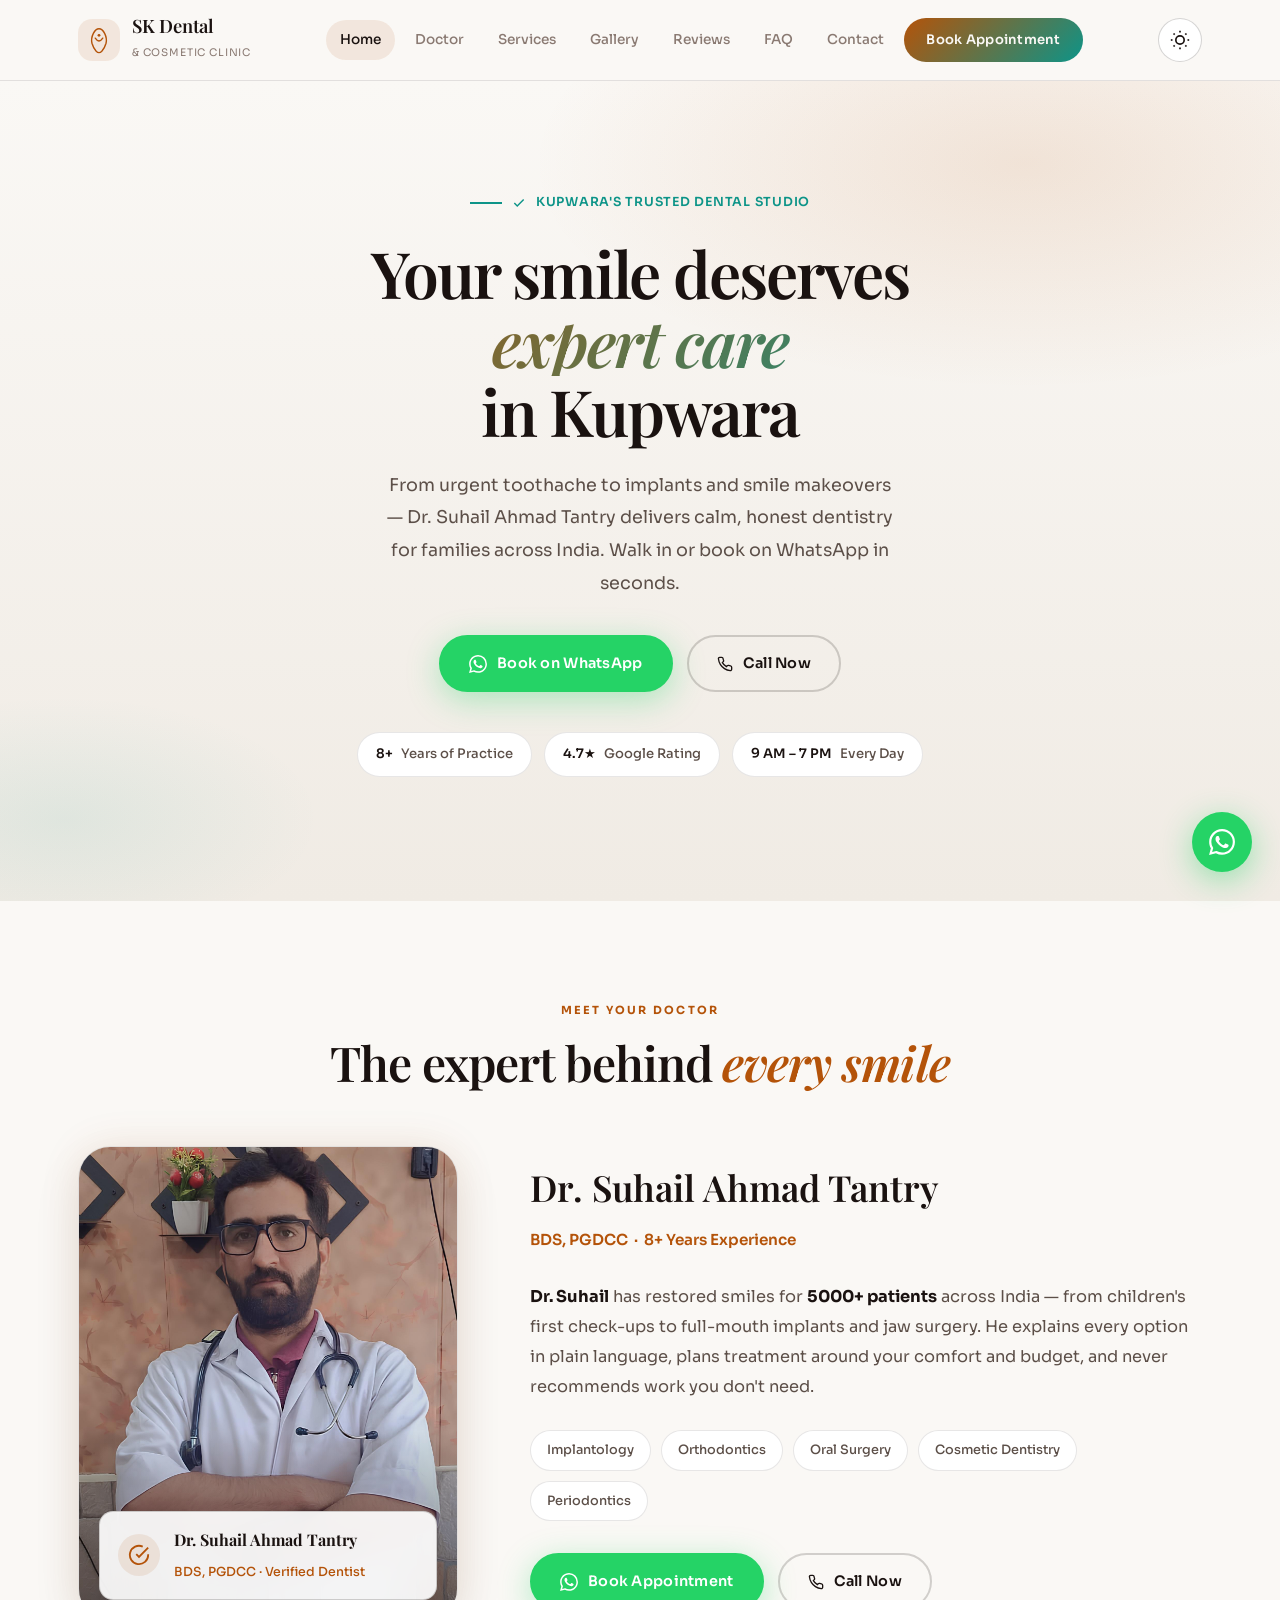
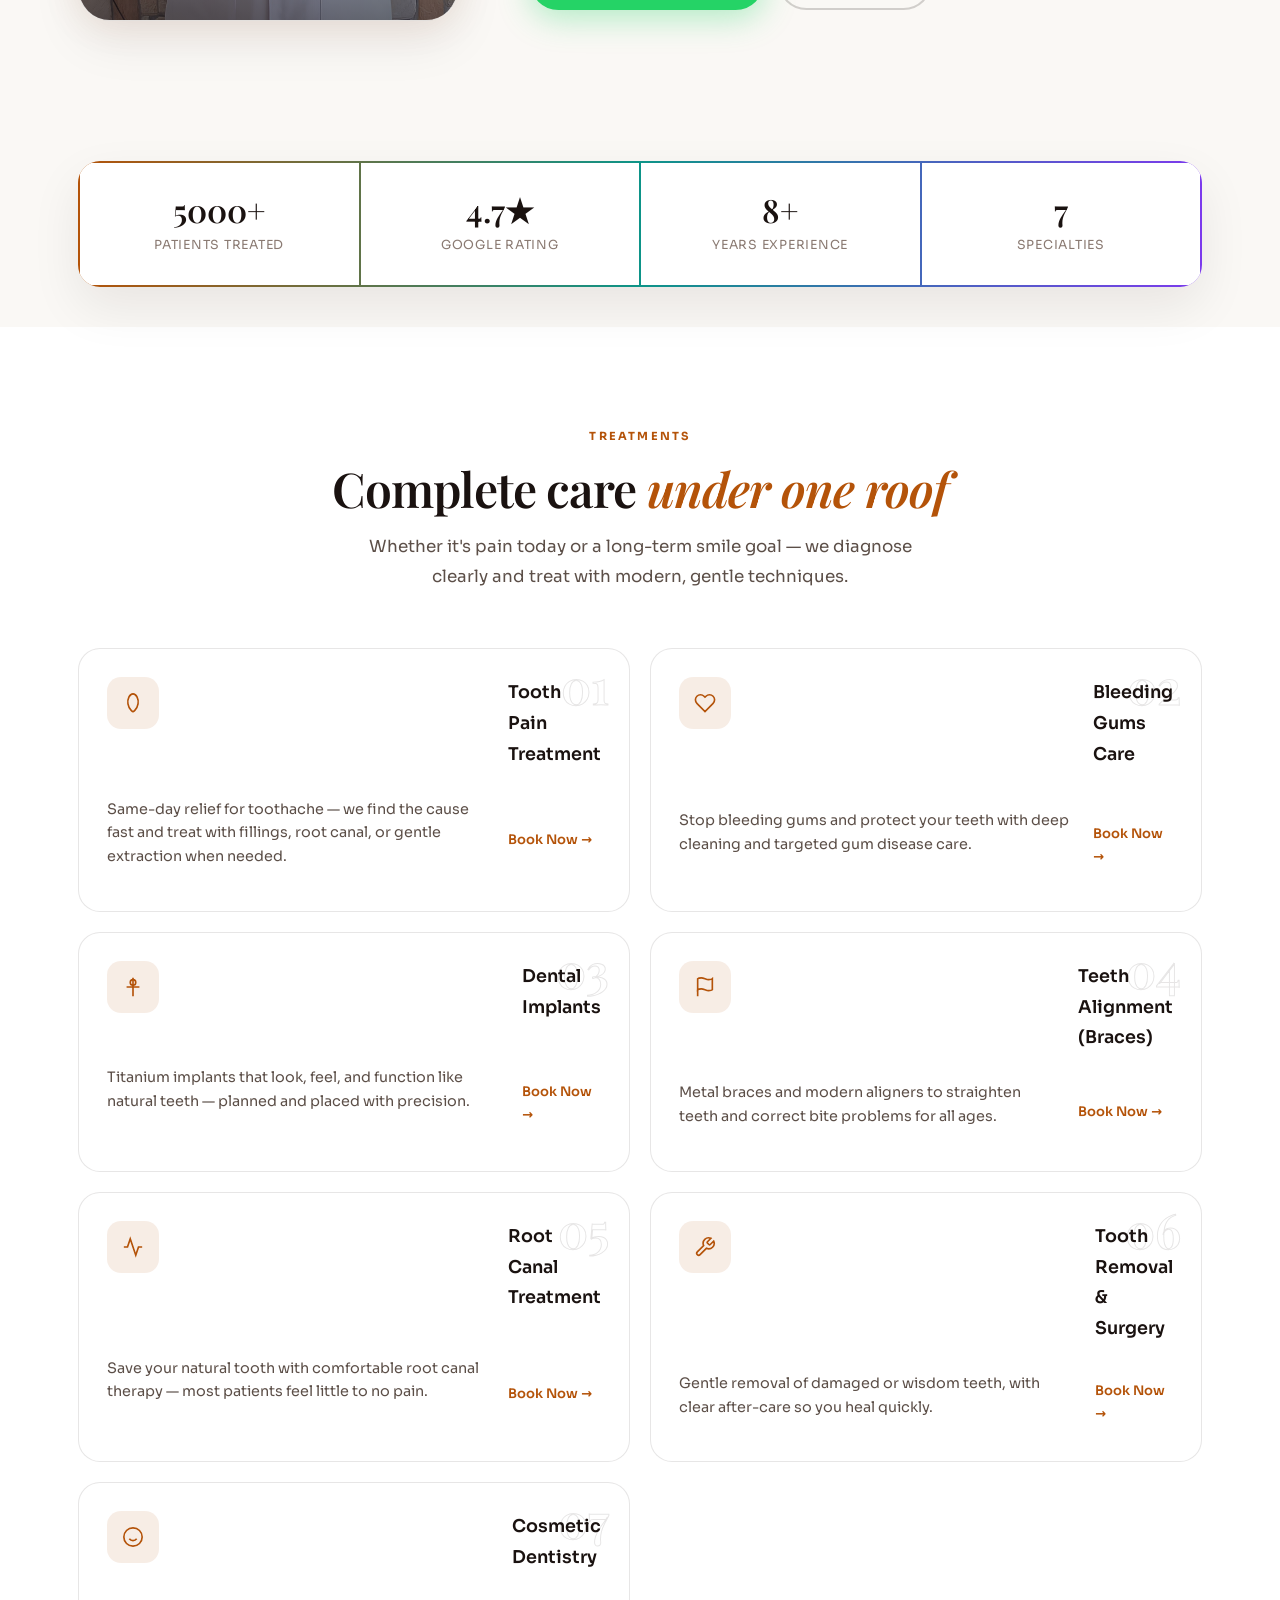
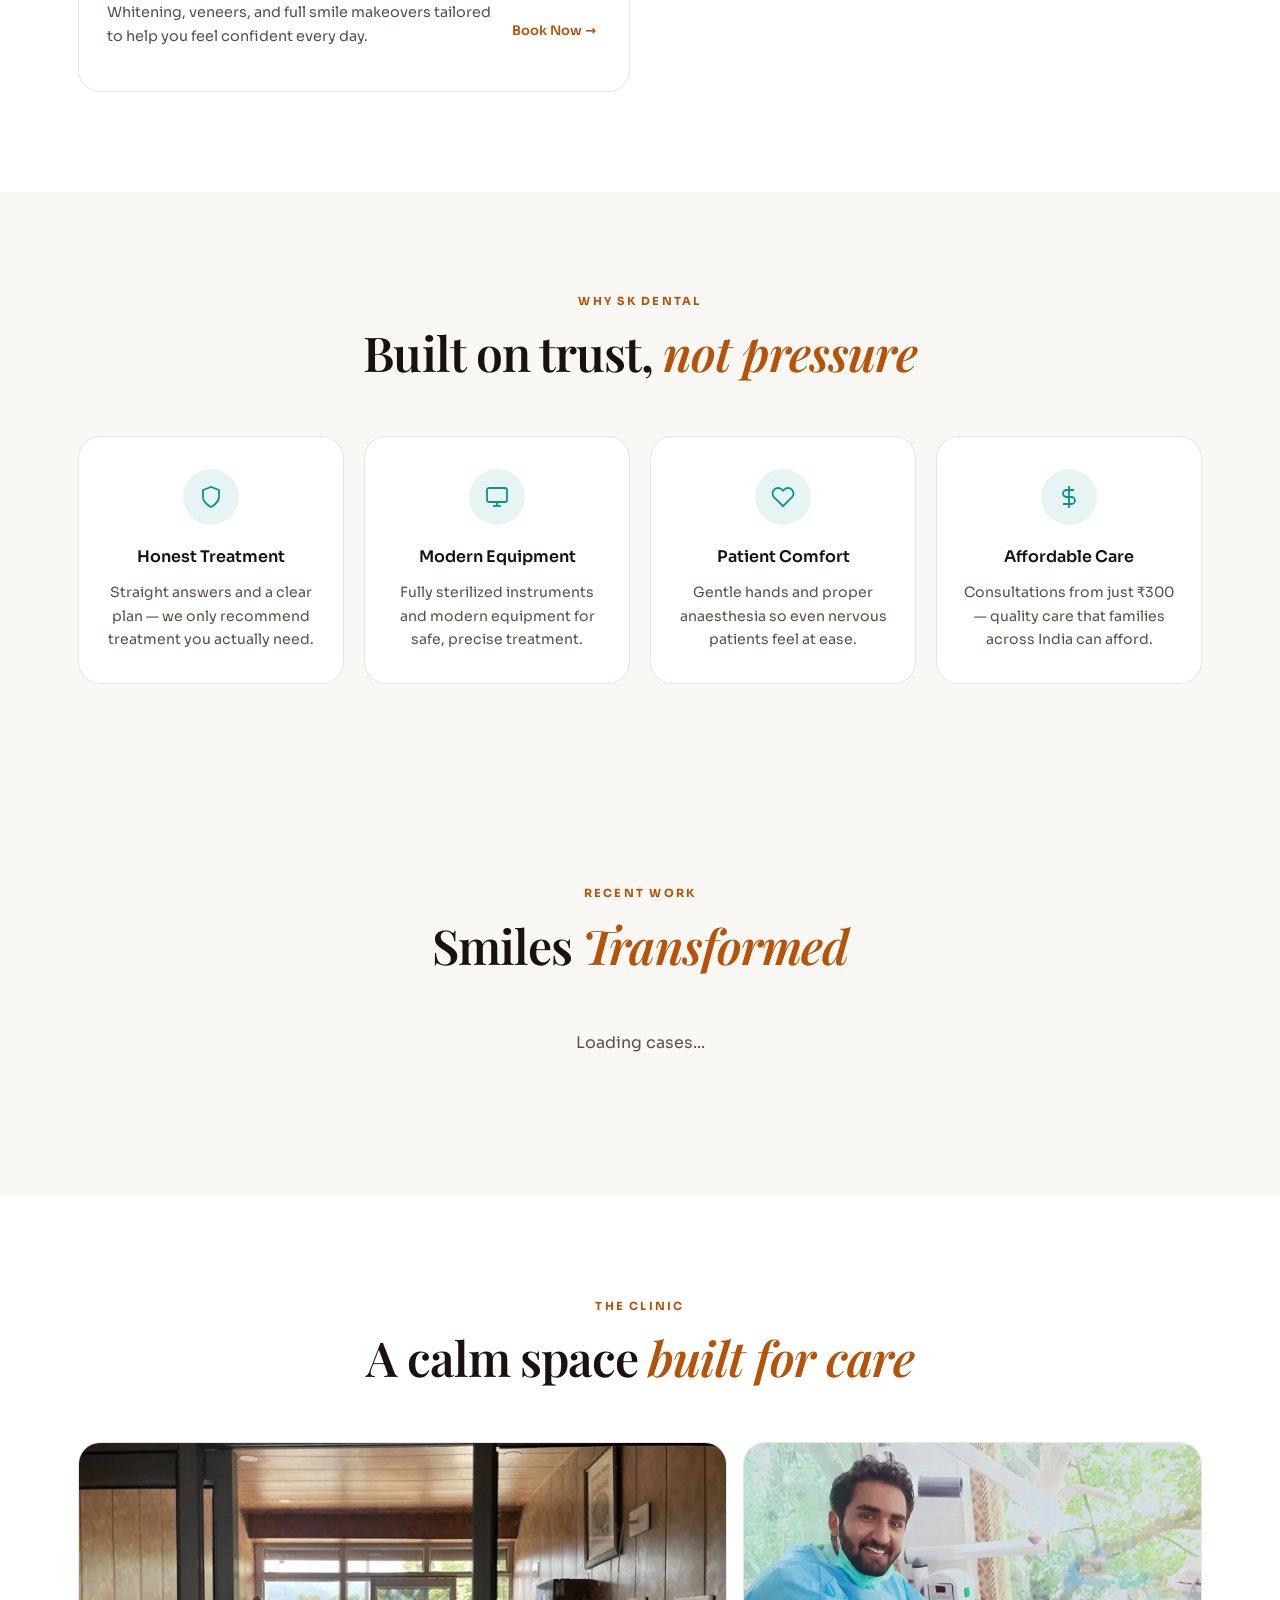
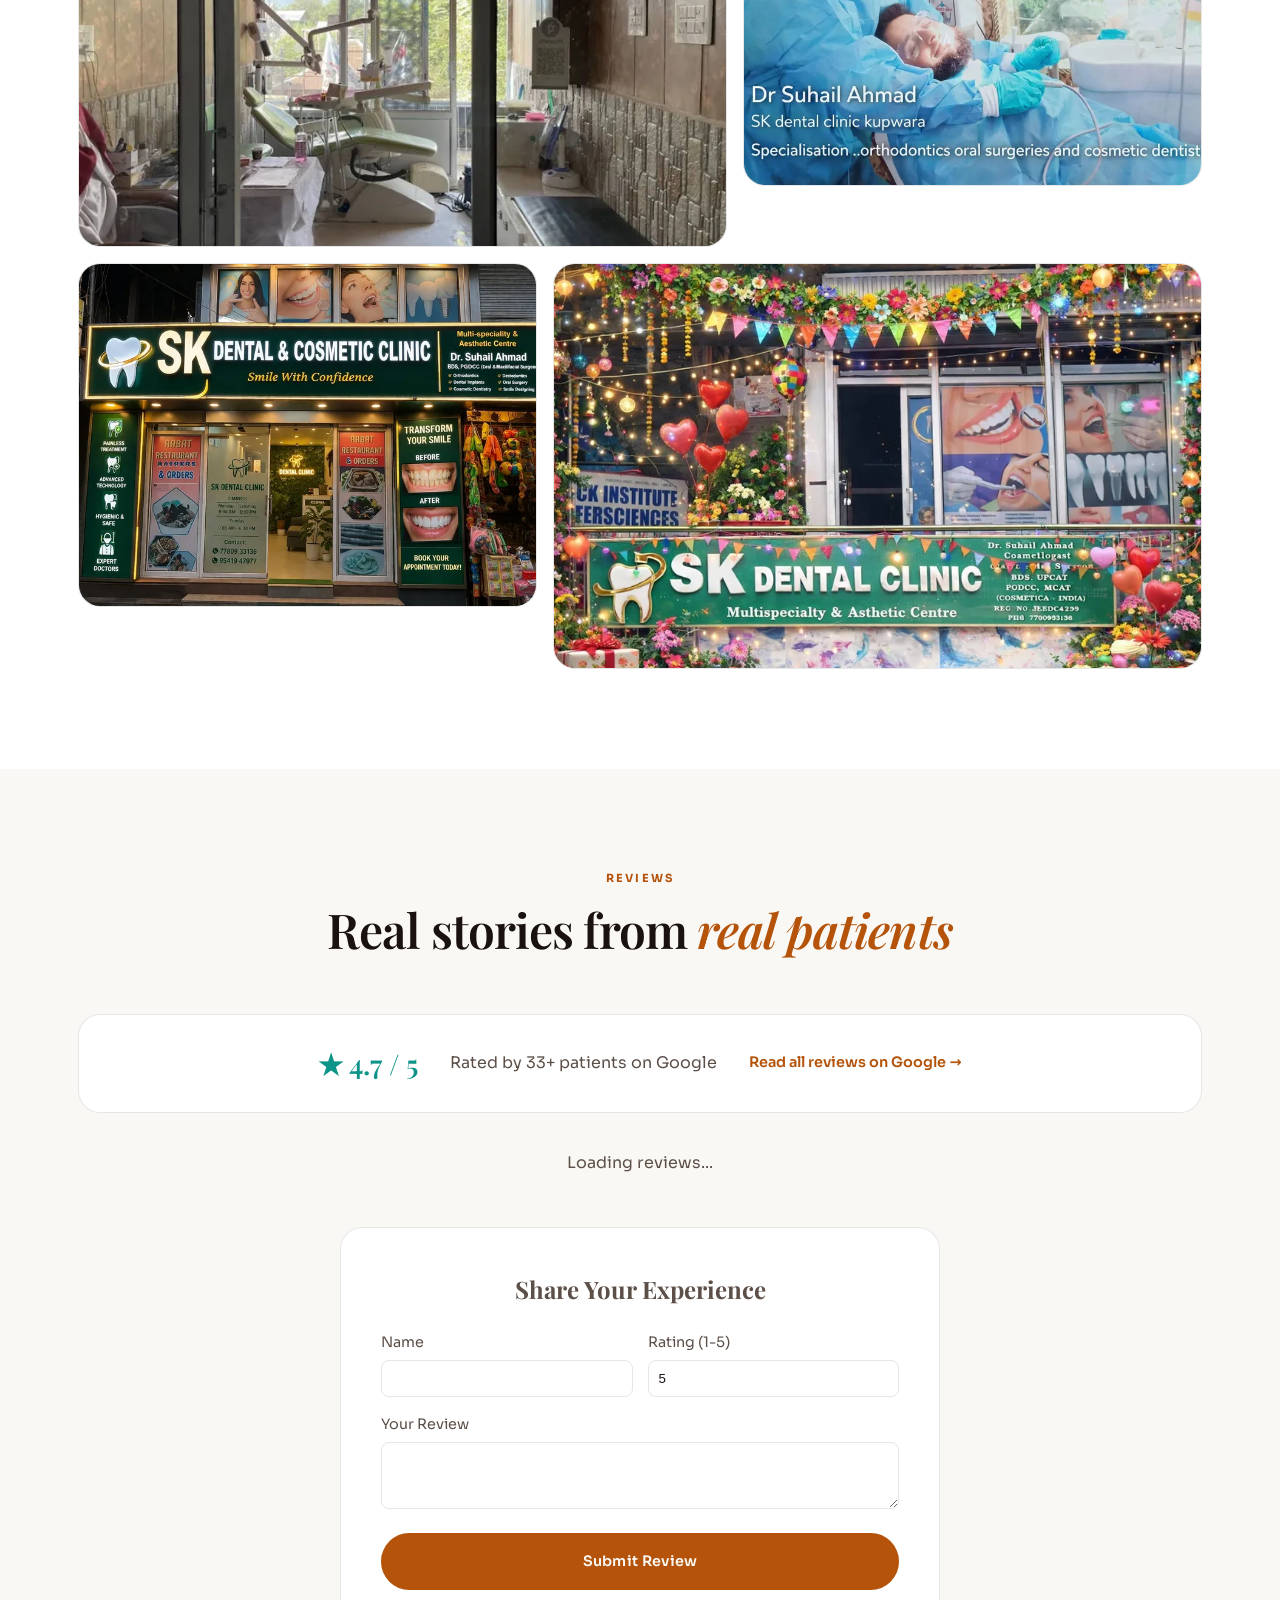
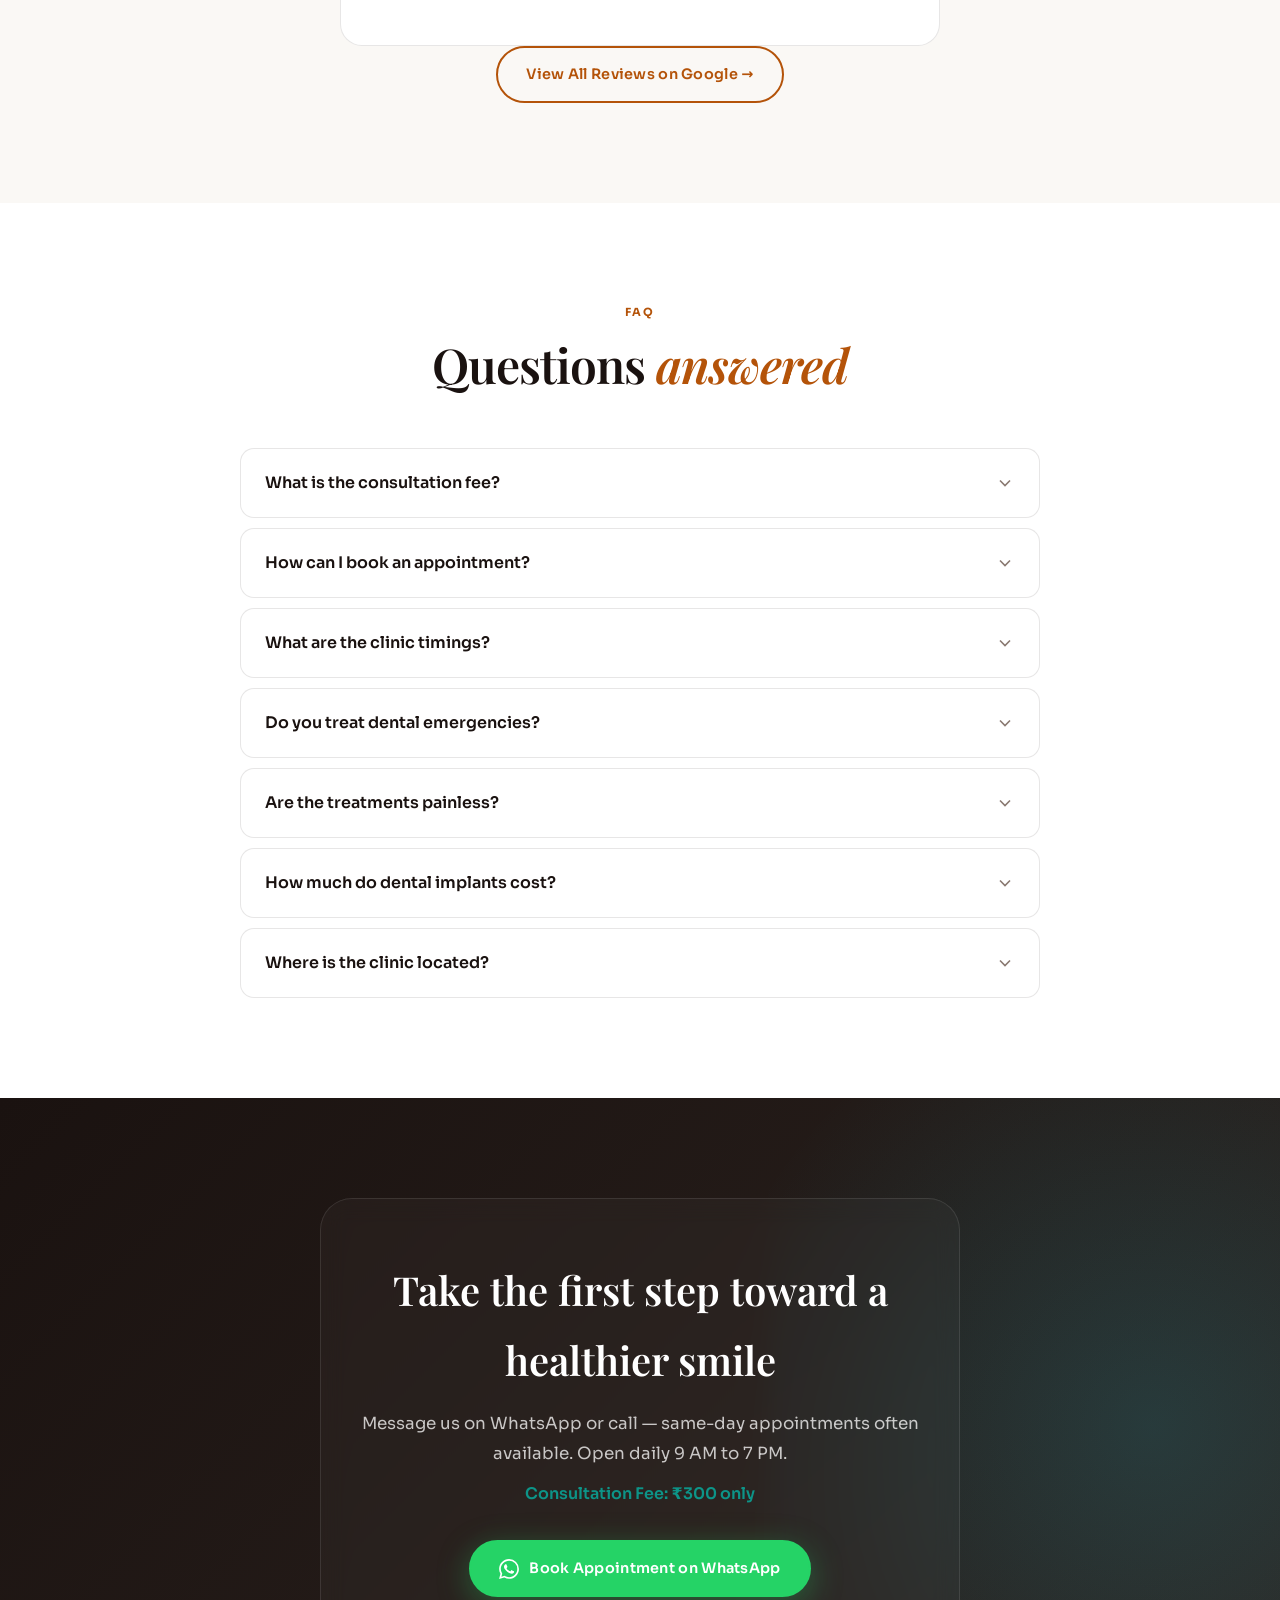
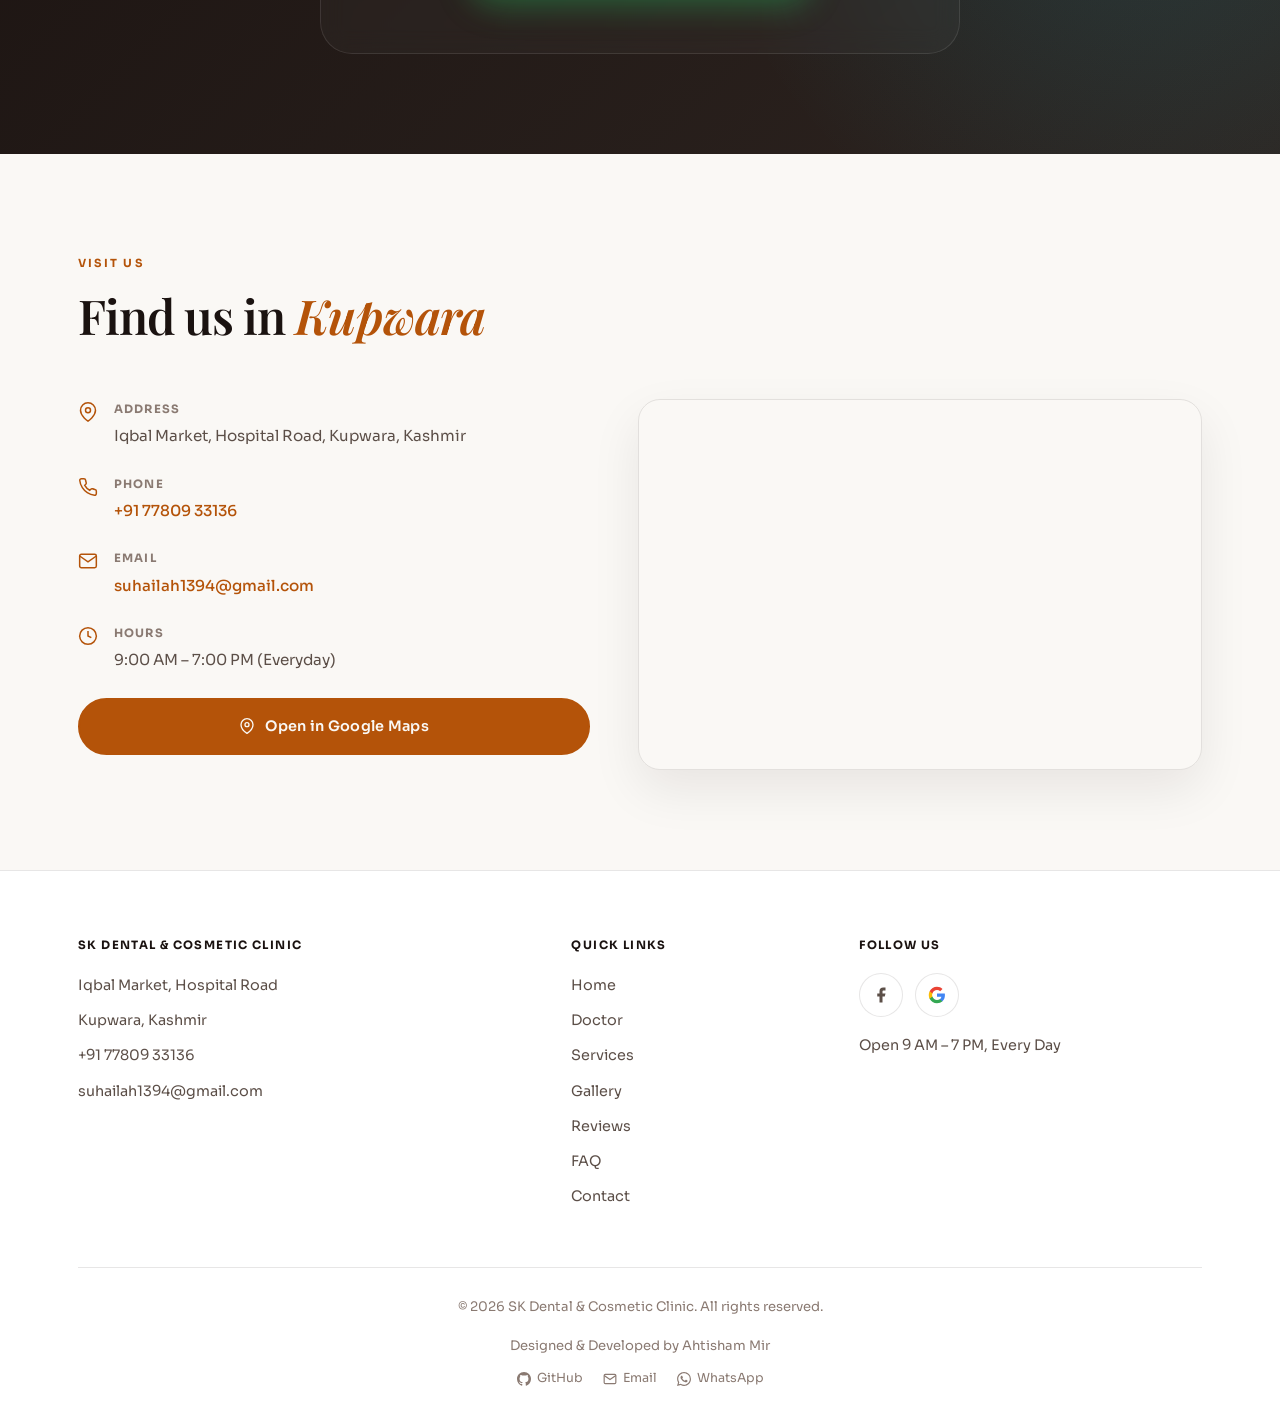
==== commit 11f9fcaf: "Integrated Supabase dynamic backend and Admin Panel" ====
--- a/index.html
+++ b/index.html
@@ -139,6 +139,10 @@
       ]
     }
     </script>
+    
+    <!-- Supabase CDN and Public API Script -->
+    <script src="https://cdn.jsdelivr.net/npm/@supabase/supabase-js@2"></script>
+    <script src="js/api.js" defer></script>
 </head>
 <body>
 
@@ -261,8 +265,7 @@
             <div class="doctor__info" data-aos>
                 <h3 class="doctor__name">Dr. Suhail Ahmad Tantry</h3>
                 <p class="doctor__qual">BDS, PGDCC &nbsp;·&nbsp; 8+ Years Experience</p>
-                <p class="doctor__bio"><strong>Dr. Suhail</strong> has restored smiles for <strong>5000+ patients</strong> across India — from children's first check-ups to full-mouth implants and jaw surgery.</p>
-                <p class="doctor__bio">He explains every option in plain language, plans treatment around your comfort and budget, and never recommends work you don't need.</p>
+                <p class="doctor__bio" id="dyn_about"><strong>Dr. Suhail</strong> has restored smiles for <strong>5000+ patients</strong> across India — from children's first check-ups to full-mouth implants and jaw surgery. He explains every option in plain language, plans treatment around your comfort and budget, and never recommends work you don't need.</p>
                 <div class="doctor__chips">
                     <span class="doctor__chip">Implantology</span>
                     <span class="doctor__chip">Orthodontics</span>
@@ -380,6 +383,20 @@
                 <h3 class="benefit__title">Affordable Care</h3>
                 <p class="benefit__desc">Consultations from just ₹300 — quality care that families across India can afford.</p>
             </div>
+        </div>
+    </div>
+</section>
+
+<!-- CASES -->
+<section class="section" id="cases">
+    <div class="container">
+        <div class="section__header section__header--center">
+            <span class="section__eyebrow">Recent Work</span>
+            <h2 class="section__title">Smiles <span class="accent">Transformed</span></h2>
+        </div>
+        <div class="reviews__grid" id="dyn_cases_grid">
+            <!-- Cases injected via JS -->
+            <p style="text-align:center; color:var(--text-muted); grid-column: 1 / -1;">Loading cases...</p>
         </div>
     </div>
 </section>
@@ -432,31 +449,31 @@
             <span class="reviews__banner-text">Rated by 33+ patients on Google</span>
             <a href="https://share.google/Do6VGwMxfh46cqUZg" target="_blank" rel="noopener noreferrer" class="reviews__banner-link">Read all reviews on Google →</a>
         </div>
-        <div class="reviews__grid">
-            <div class="review__card" data-aos>
-                <div class="review__stars" aria-label="5 out of 5 stars">&#9733;&#9733;&#9733;&#9733;&#9733;</div>
-                <p class="review__text">"Very professional and hygienic clinic. Dr. Suhail explained every step before the procedure. Got my implant done here — smooth and painless experience. Highly recommended."</p>
-                <div class="review__author">
-                    <div class="review__avatar" aria-hidden="true">A</div>
-                    <div class="review__meta"><span class="review__name">Aafaq R.</span><span class="review__source">Google Review</span></div>
-                </div>
-            </div>
-            <div class="review__card" data-aos>
-                <div class="review__stars" aria-label="5 out of 5 stars">&#9733;&#9733;&#9733;&#9733;&#9733;</div>
-                <p class="review__text">"Best dental clinic in Kupwara. The clinic is well-equipped and the doctor is very experienced. I had my wisdom tooth removed and recovery was quick. Clean and modern setup."</p>
-                <div class="review__author">
-                    <div class="review__avatar" aria-hidden="true">M</div>
-                    <div class="review__meta"><span class="review__name">Mudasir S.</span><span class="review__source">Google Review</span></div>
-                </div>
-            </div>
-            <div class="review__card" data-aos>
-                <div class="review__stars" aria-label="5 out of 5 stars">&#9733;&#9733;&#9733;&#9733;&#9733;</div>
-                <p class="review__text">"Took my child for braces consultation. Dr. Suhail was patient and thorough. The clinic atmosphere is very professional. Started the treatment and seeing good progress."</p>
-                <div class="review__author">
-                    <div class="review__avatar" aria-hidden="true">S</div>
-                    <div class="review__meta"><span class="review__name">Shabir K.</span><span class="review__source">Google Review</span></div>
-                </div>
-            </div>
+        <div class="reviews__grid" id="dyn_reviews_grid">
+            <!-- Reviews injected dynamically via Supabase -->
+            <p style="text-align:center; color:var(--text-muted); grid-column: 1 / -1;">Loading reviews...</p>
+        </div>
+
+        <div class="submit-review-box" style="margin-top: 50px; background: var(--bg-card); padding: 40px; border-radius: var(--radius-lg); border: 1px solid var(--border); max-width: 600px; margin-left: auto; margin-right: auto;">
+            <h3 style="margin-bottom: 20px; font-family: var(--font-display); font-size: 1.5rem; text-align: center;">Share Your Experience</h3>
+            <form id="submitReviewForm">
+                <div style="display: grid; grid-template-columns: 1fr 1fr; gap: 15px; margin-bottom: 15px;">
+                    <div>
+                        <label style="display:block; margin-bottom:5px; font-size:0.9rem; color:var(--text-muted);">Name</label>
+                        <input type="text" id="rev_name" required style="width:100%; padding:10px; background:transparent; border:1px solid var(--border); border-radius:8px; color:var(--text);">
+                    </div>
+                    <div>
+                        <label style="display:block; margin-bottom:5px; font-size:0.9rem; color:var(--text-muted);">Rating (1-5)</label>
+                        <input type="number" id="rev_rating" min="1" max="5" value="5" required style="width:100%; padding:10px; background:transparent; border:1px solid var(--border); border-radius:8px; color:var(--text);">
+                    </div>
+                </div>
+                <div style="margin-bottom: 15px;">
+                    <label style="display:block; margin-bottom:5px; font-size:0.9rem; color:var(--text-muted);">Your Review</label>
+                    <textarea id="rev_text" rows="3" required style="width:100%; padding:10px; background:transparent; border:1px solid var(--border); border-radius:8px; color:var(--text);"></textarea>
+                </div>
+                <button type="submit" id="submitReviewBtn" class="btn btn--primary" style="width:100%;">Submit Review</button>
+                <div id="submitReviewStatus" style="margin-top: 15px; text-align: center; font-size: 0.9rem;"></div>
+            </form>
         </div>
         <div class="reviews__cta">
             <a href="https://share.google/Do6VGwMxfh46cqUZg" target="_blank" rel="noopener noreferrer" class="btn btn--outline">View All Reviews on Google →</a>
@@ -545,7 +562,7 @@
         <div class="cta-card">
             <h2 class="cta-section__title">Take the first step toward a healthier smile</h2>
             <p class="cta-section__sub">Message us on WhatsApp or call — same-day appointments often available. Open daily 9 AM to 7 PM.</p>
-            <p class="cta-section__fee">Consultation Fee: ₹300 only</p>
+            <p class="cta-section__fee" id="dyn_fee">Consultation Fee: ₹300 only</p>
             <a href="https://wa.me/917780933136?text=Hello%20I%20want%20to%20book%20an%20appointment%20at%20SK%20Dental%20%26%20Cosmetic%20Clinic" target="_blank" rel="noopener noreferrer" class="btn btn--wa">
                 <svg width="20" height="20" viewBox="0 0 24 24" fill="currentColor" aria-hidden="true"><path d="M17.472 14.382c-.297-.149-1.758-.867-2.03-.967-.273-.099-.471-.148-.67.15-.197.297-.767.966-.94 1.164-.173.199-.347.223-.644.075-.297-.15-1.255-.463-2.39-1.475-.883-.788-1.48-1.761-1.653-2.059-.173-.297-.018-.458.13-.606.134-.133.298-.347.446-.52.149-.174.198-.298.298-.497.099-.198.05-.371-.025-.52-.075-.149-.669-1.612-.916-2.207-.242-.579-.487-.5-.669-.51-.173-.008-.371-.01-.57-.01-.198 0-.52.074-.792.372-.272.297-1.04 1.016-1.04 2.479 0 1.462 1.065 2.875 1.213 3.074.149.198 2.096 3.2 5.077 4.487.709.306 1.262.489 1.694.625.712.227 1.36.195 1.871.118.571-.085 1.758-.719 2.006-1.413.248-.694.248-1.289.173-1.413-.074-.124-.272-.198-.57-.347m-5.421 7.403h-.004a9.87 9.87 0 01-5.031-1.378l-.361-.214-3.741.982.998-3.648-.235-.374a9.86 9.86 0 01-1.51-5.26c.001-5.45 4.436-9.884 9.888-9.884 2.64 0 5.122 1.03 6.988 2.898a9.825 9.825 0 012.893 6.994c-.003 5.45-4.437 9.884-9.885 9.884m8.413-18.297A11.815 11.815 0 0012.05 0C5.495 0 .16 5.335.157 11.892c0 2.096.547 4.142 1.588 5.945L.057 24l6.305-1.654a11.882 11.882 0 005.683 1.448h.005c6.554 0 11.89-5.335 11.893-11.893a11.821 11.821 0 00-3.48-8.413z"/></svg>
                 Book Appointment on WhatsApp
@@ -565,19 +582,19 @@
             <div class="contact__info">
                 <div class="contact__item">
                     <svg width="20" height="20" viewBox="0 0 24 24" fill="none" stroke="currentColor" stroke-width="1.8" aria-hidden="true"><path d="M21 10c0 7-9 13-9 13s-9-6-9-13a9 9 0 0 1 18 0z"/><circle cx="12" cy="10" r="3"/></svg>
-                    <div><div class="contact__label">Address</div><p class="contact__value">Iqbal Market, Hospital Road, Kupwara, Kashmir</p></div>
+                    <div><div class="contact__label">Address</div><p class="contact__value" id="dyn_address">Iqbal Market, Hospital Road, Kupwara, Kashmir</p></div>
                 </div>
                 <div class="contact__item">
                     <svg width="20" height="20" viewBox="0 0 24 24" fill="none" stroke="currentColor" stroke-width="1.8" aria-hidden="true"><path d="M22 16.92v3a2 2 0 0 1-2.18 2 19.79 19.79 0 0 1-8.63-3.07 19.5 19.5 0 0 1-6-6 19.79 19.79 0 0 1-3.07-8.67A2 2 0 0 1 4.11 2h3a2 2 0 0 1 2 1.72c.127.96.361 1.903.7 2.81a2 2 0 0 1-.45 2.11L8.09 9.91a16 16 0 0 0 6 6l1.27-1.27a2 2 0 0 1 2.11-.45c.907.339 1.85.573 2.81.7A2 2 0 0 1 22 16.92z"/></svg>
-                    <div><div class="contact__label">Phone</div><p class="contact__value"><a href="tel:+917780933136">+91 77809 33136</a></p></div>
+                    <div><div class="contact__label">Phone</div><p class="contact__value"><a href="tel:+917780933136" class="dyn_phone_link" id="dyn_phone">+91 77809 33136</a></p></div>
                 </div>
                 <div class="contact__item">
                     <svg width="20" height="20" viewBox="0 0 24 24" fill="none" stroke="currentColor" stroke-width="1.8" aria-hidden="true"><path d="M4 4h16c1.1 0 2 .9 2 2v12c0 1.1-.9 2-2 2H4c-1.1 0-2-.9-2-2V6c0-1.1.9-2 2-2z"/><polyline points="22,6 12,13 2,6"/></svg>
-                    <div><div class="contact__label">Email</div><p class="contact__value"><a href="mailto:suhailah1394@gmail.com">suhailah1394@gmail.com</a></p></div>
+                    <div><div class="contact__label">Email</div><p class="contact__value"><a href="mailto:suhailah1394@gmail.com" class="dyn_email_link" id="dyn_email">suhailah1394@gmail.com</a></p></div>
                 </div>
                 <div class="contact__item">
                     <svg width="20" height="20" viewBox="0 0 24 24" fill="none" stroke="currentColor" stroke-width="1.8" aria-hidden="true"><circle cx="12" cy="12" r="10"/><polyline points="12 6 12 12 16 14"/></svg>
-                    <div><div class="contact__label">Hours</div><p class="contact__value">9:00 AM – 7:00 PM (Everyday)</p></div>
+                    <div><div class="contact__label">Hours</div><p class="contact__value" id="dyn_timings">9:00 AM – 7:00 PM (Everyday)</p></div>
                 </div>
                 <a href="https://maps.google.com/?q=SK+DENTAL+COSMETIC+CLINIC+Kupwara" target="_blank" rel="noopener noreferrer" class="btn btn--primary">
                     <svg width="16" height="16" viewBox="0 0 24 24" fill="none" stroke="currentColor" stroke-width="2" aria-hidden="true"><path d="M21 10c0 7-9 13-9 13s-9-6-9-13a9 9 0 0 1 18 0z"/><circle cx="12" cy="10" r="3"/></svg>
--- a/styles.css
+++ b/styles.css
@@ -721,3 +721,17 @@
     .hero__buttons .btn { width: 100%; max-width: 320px; }
     .cta-card { padding: 40px 24px; }
 }
+
+/* Case Cards */
+.case-card {
+    background: var(--bg-card);
+    border: 1px solid var(--border);
+    border-radius: var(--radius-lg);
+    padding: 15px;
+    transition: all var(--transition);
+}
+.case-card:hover {
+    transform: translateY(-5px);
+    border-color: var(--primary);
+    box-shadow: var(--shadow-glow);
+}
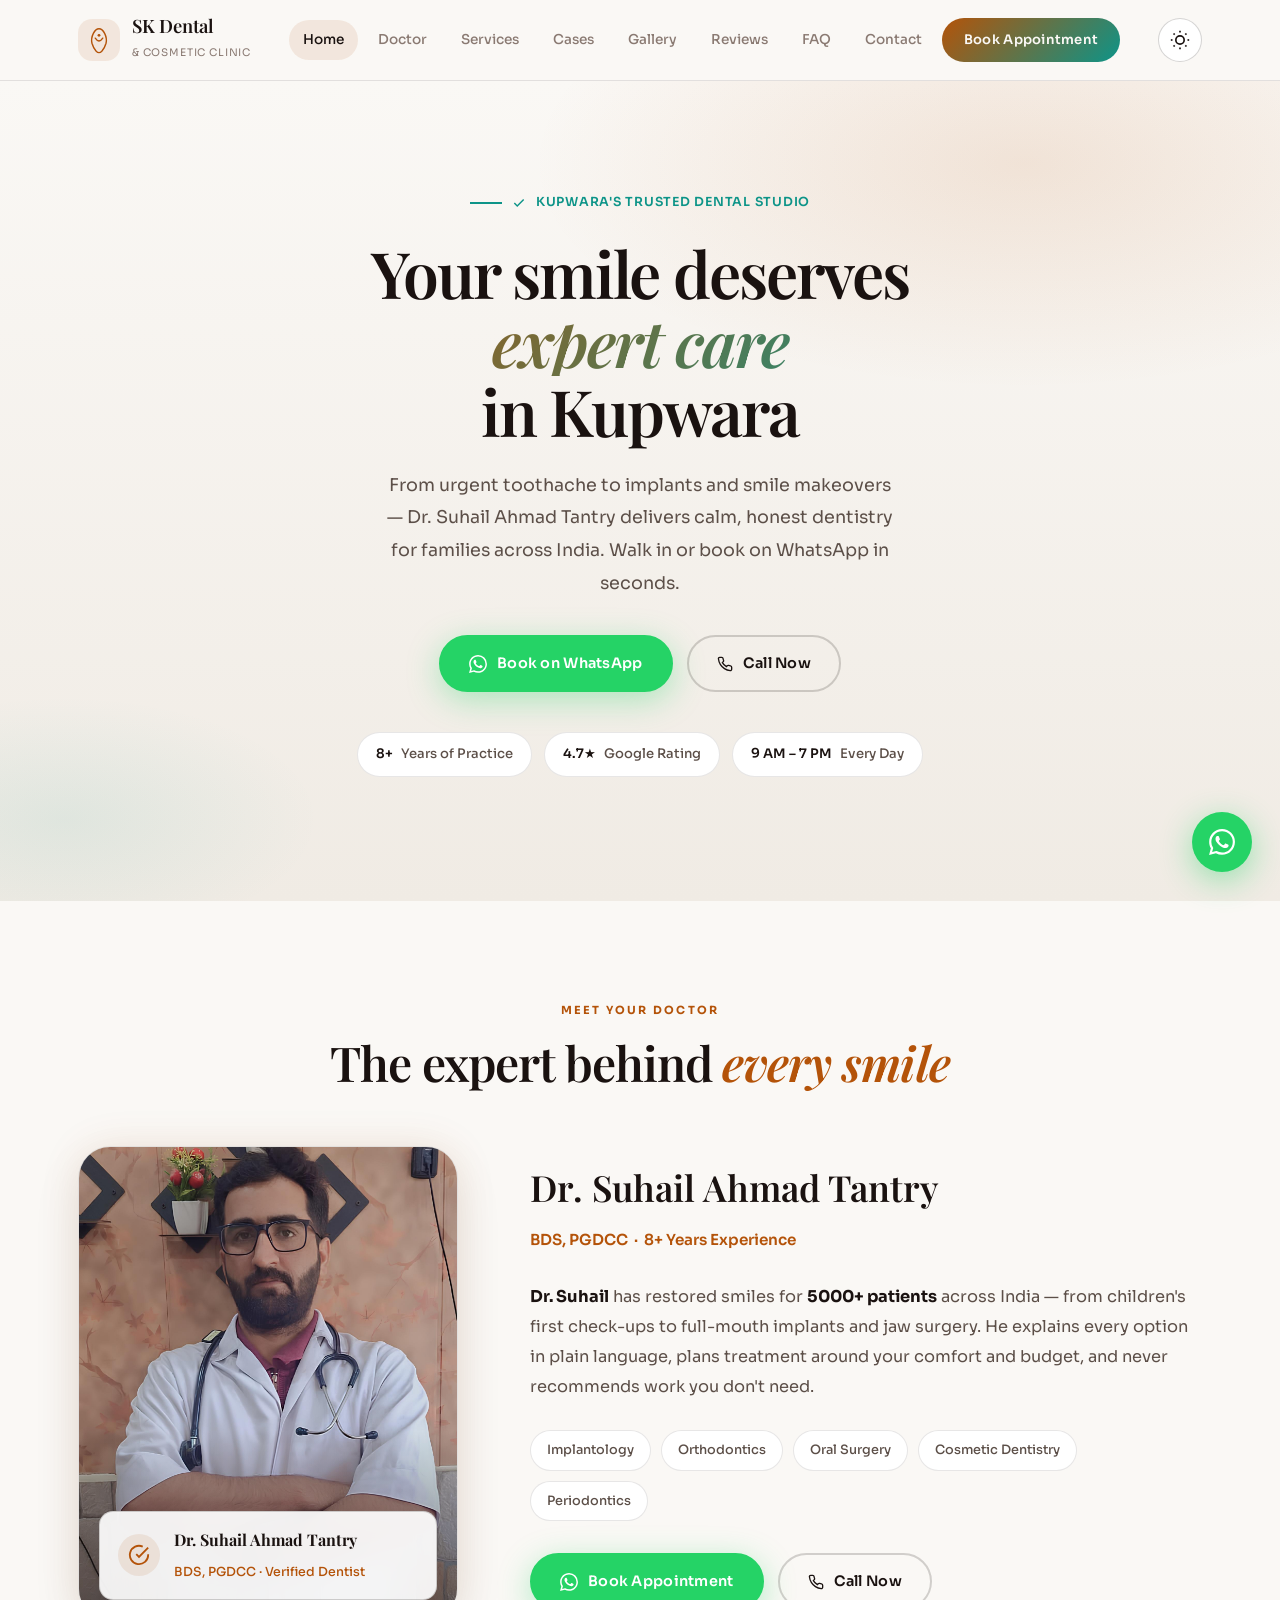
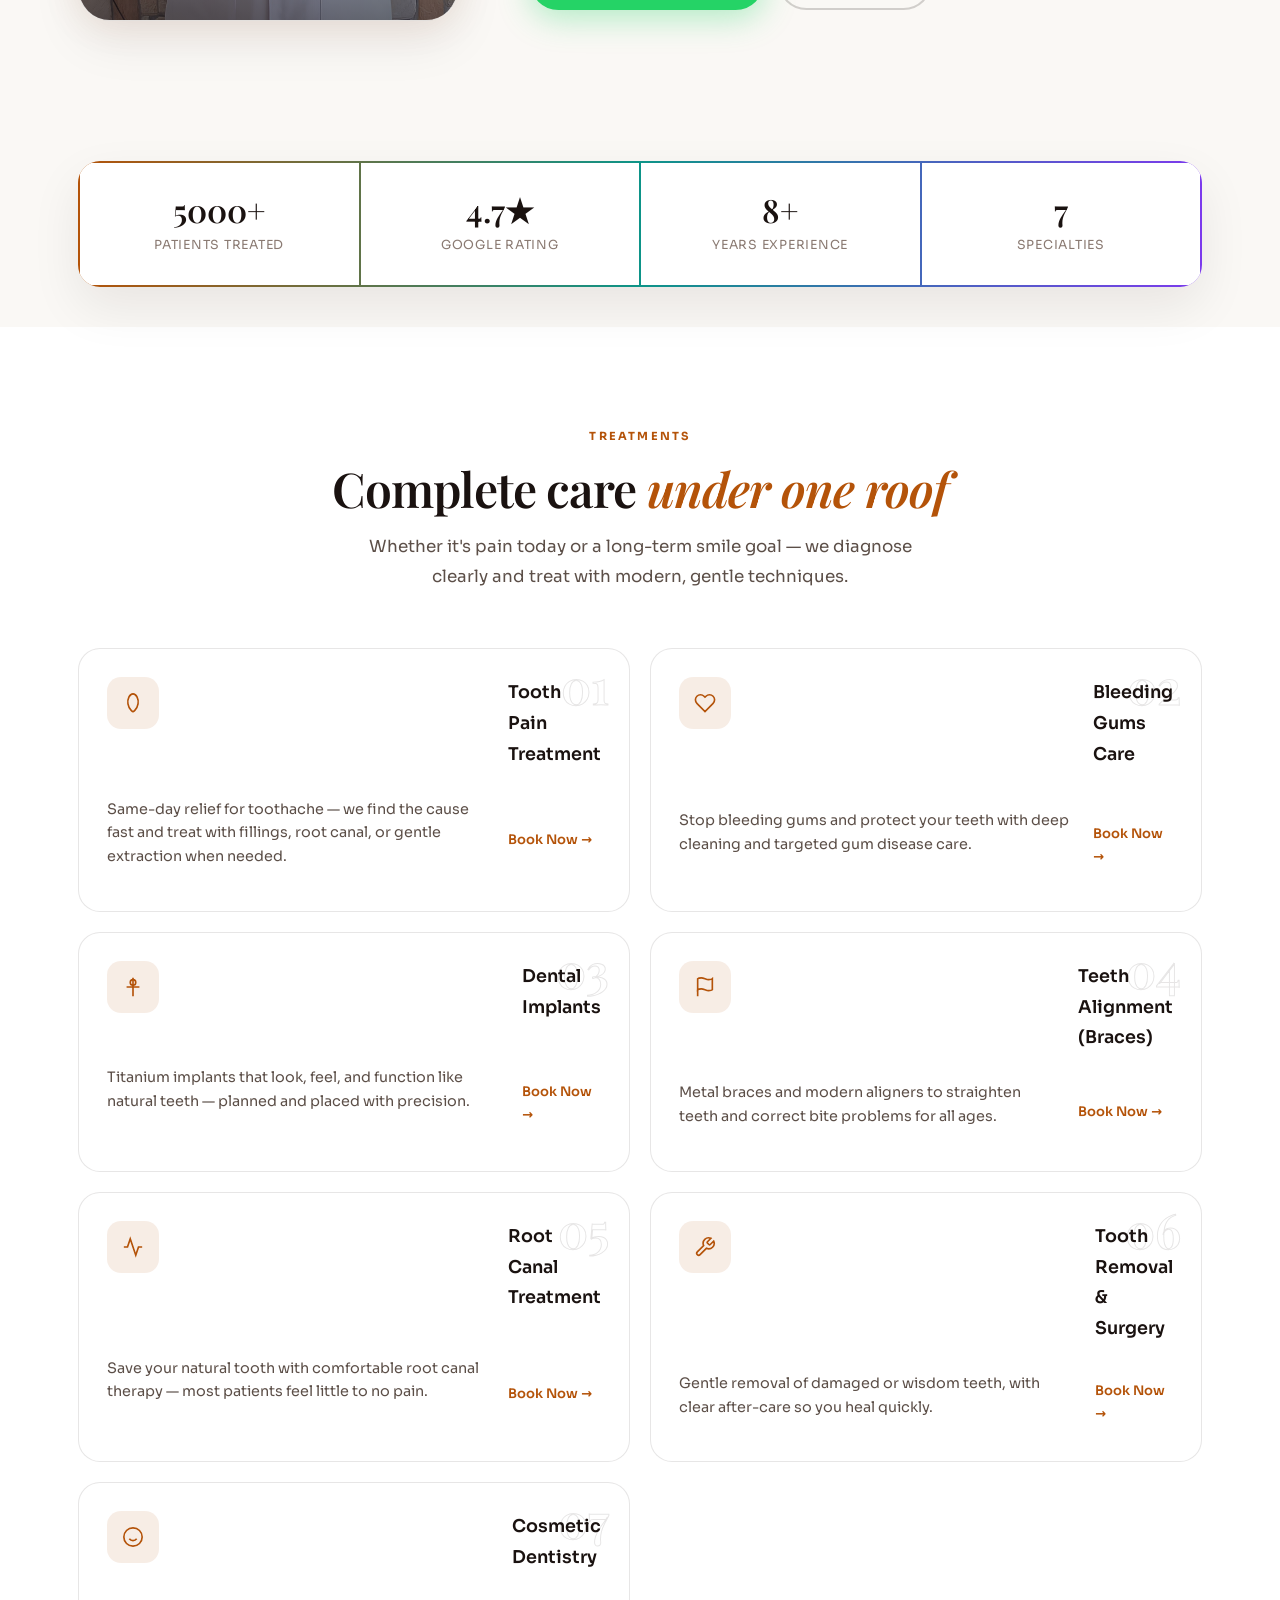
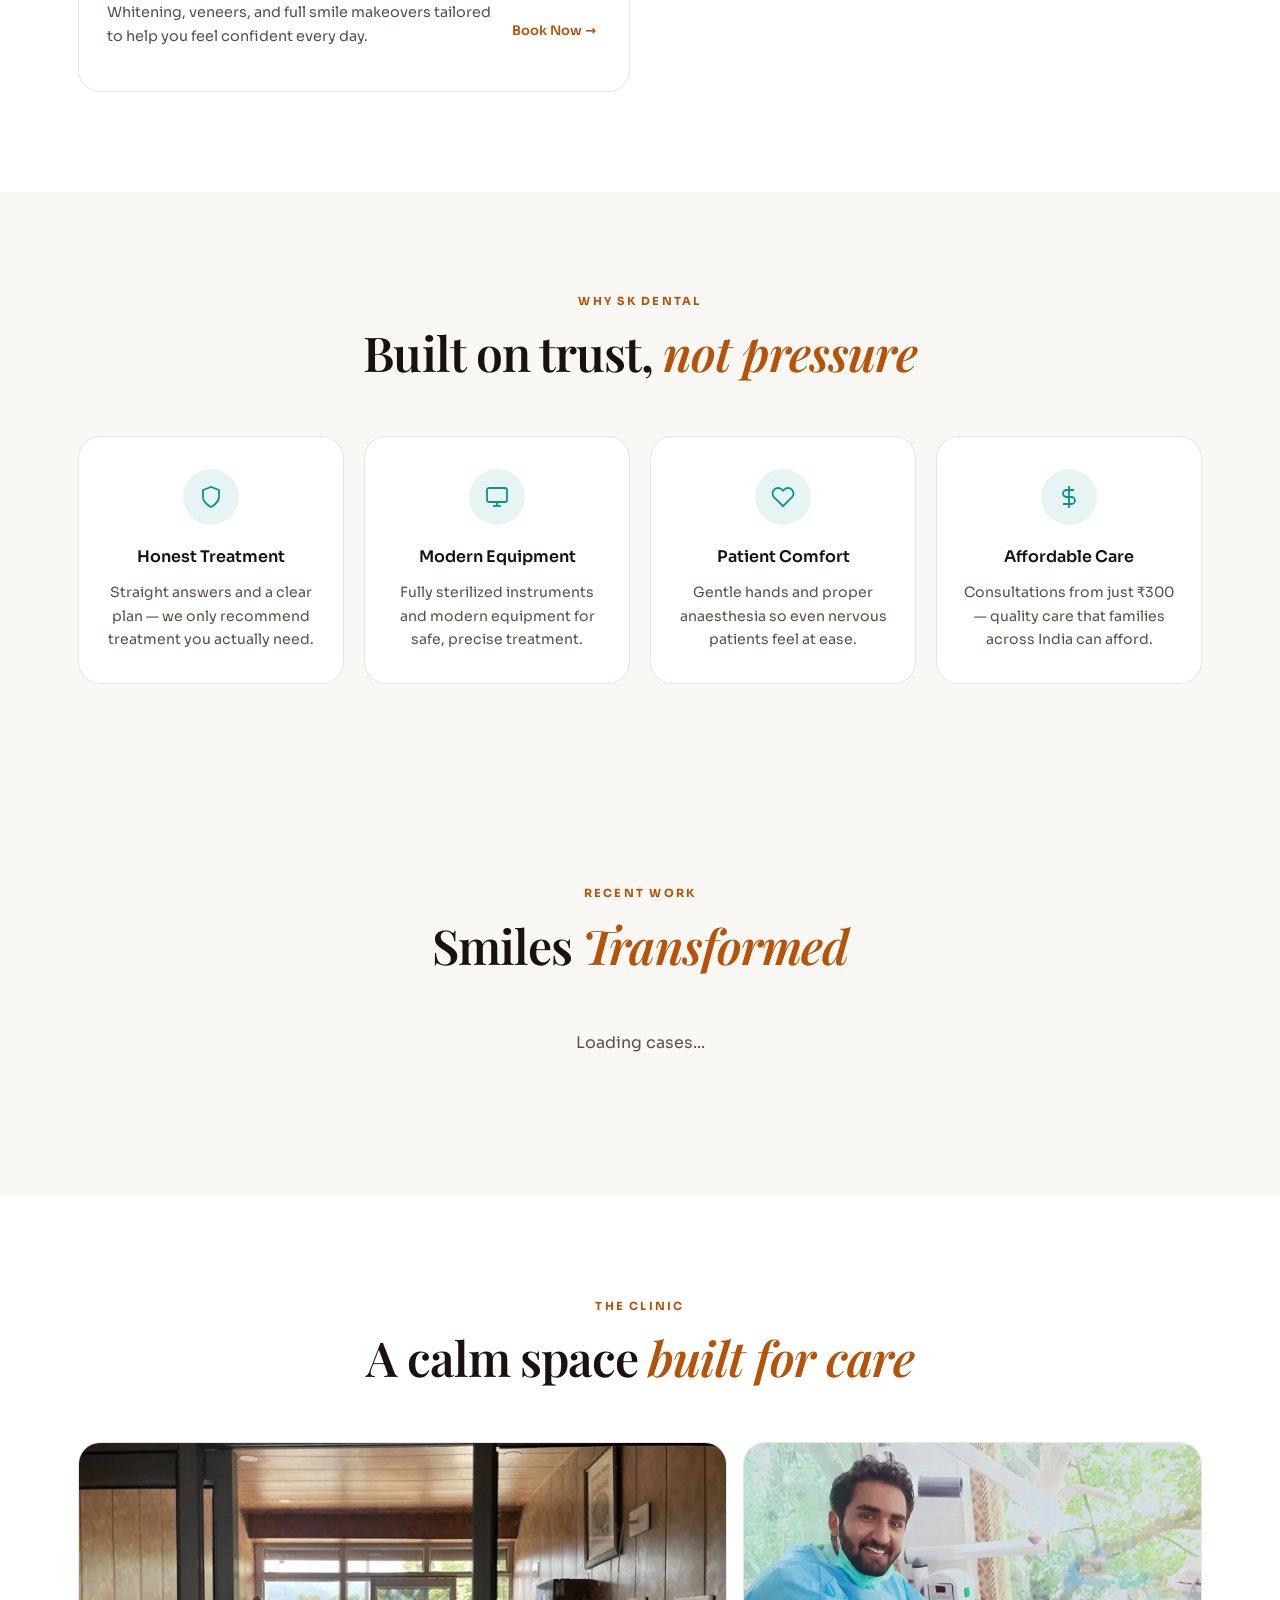
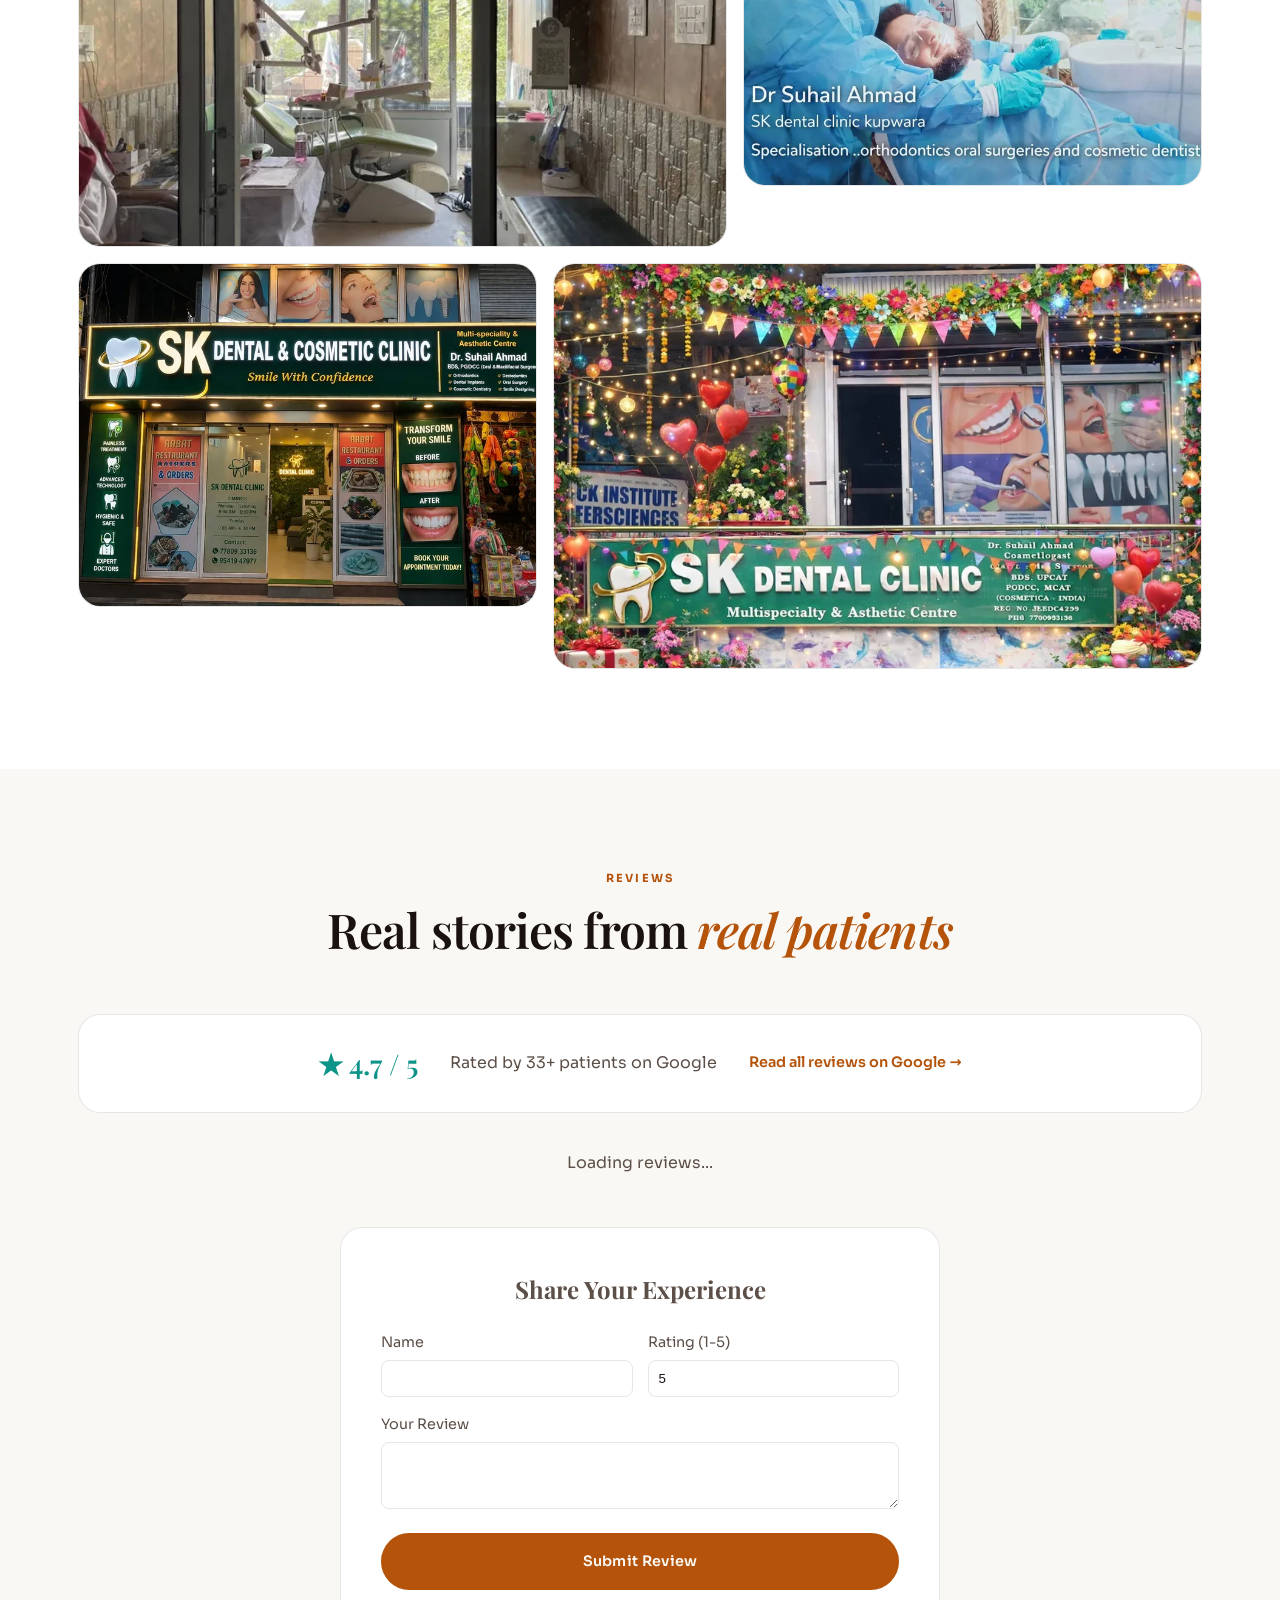
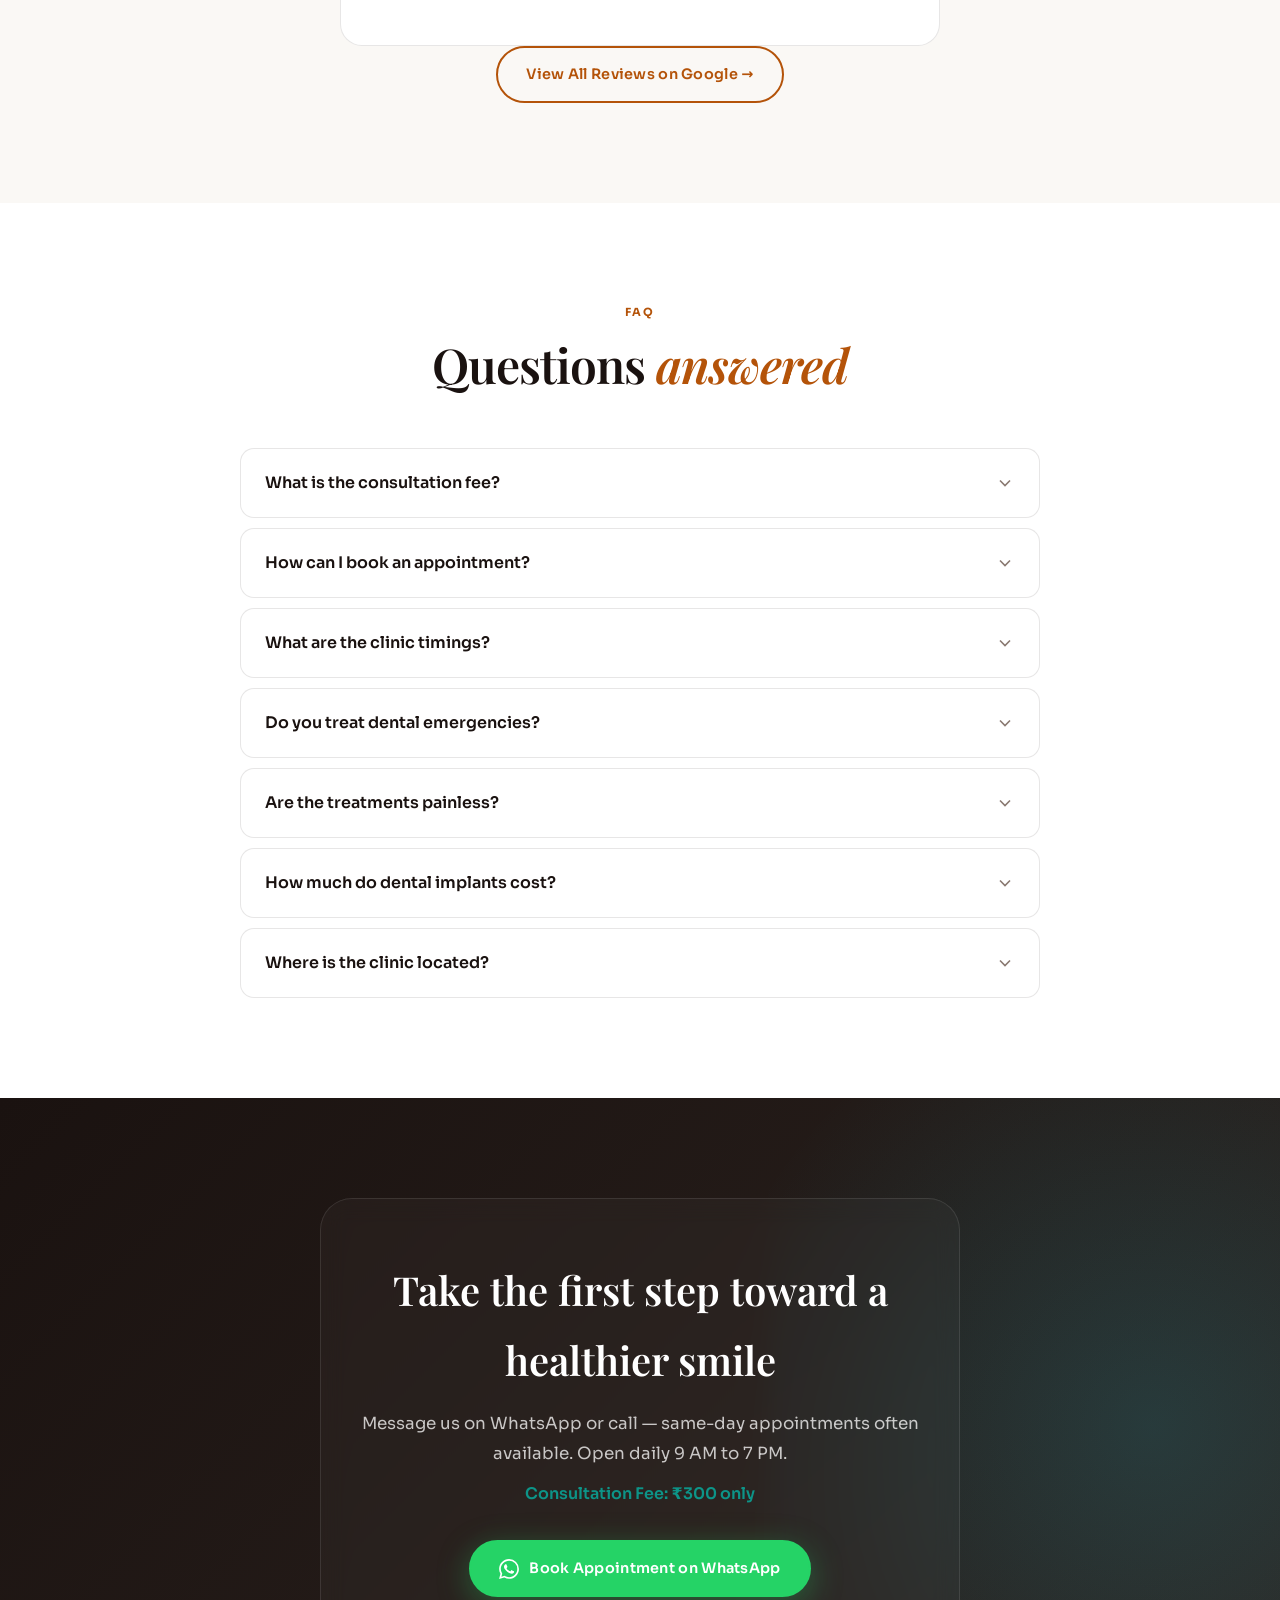
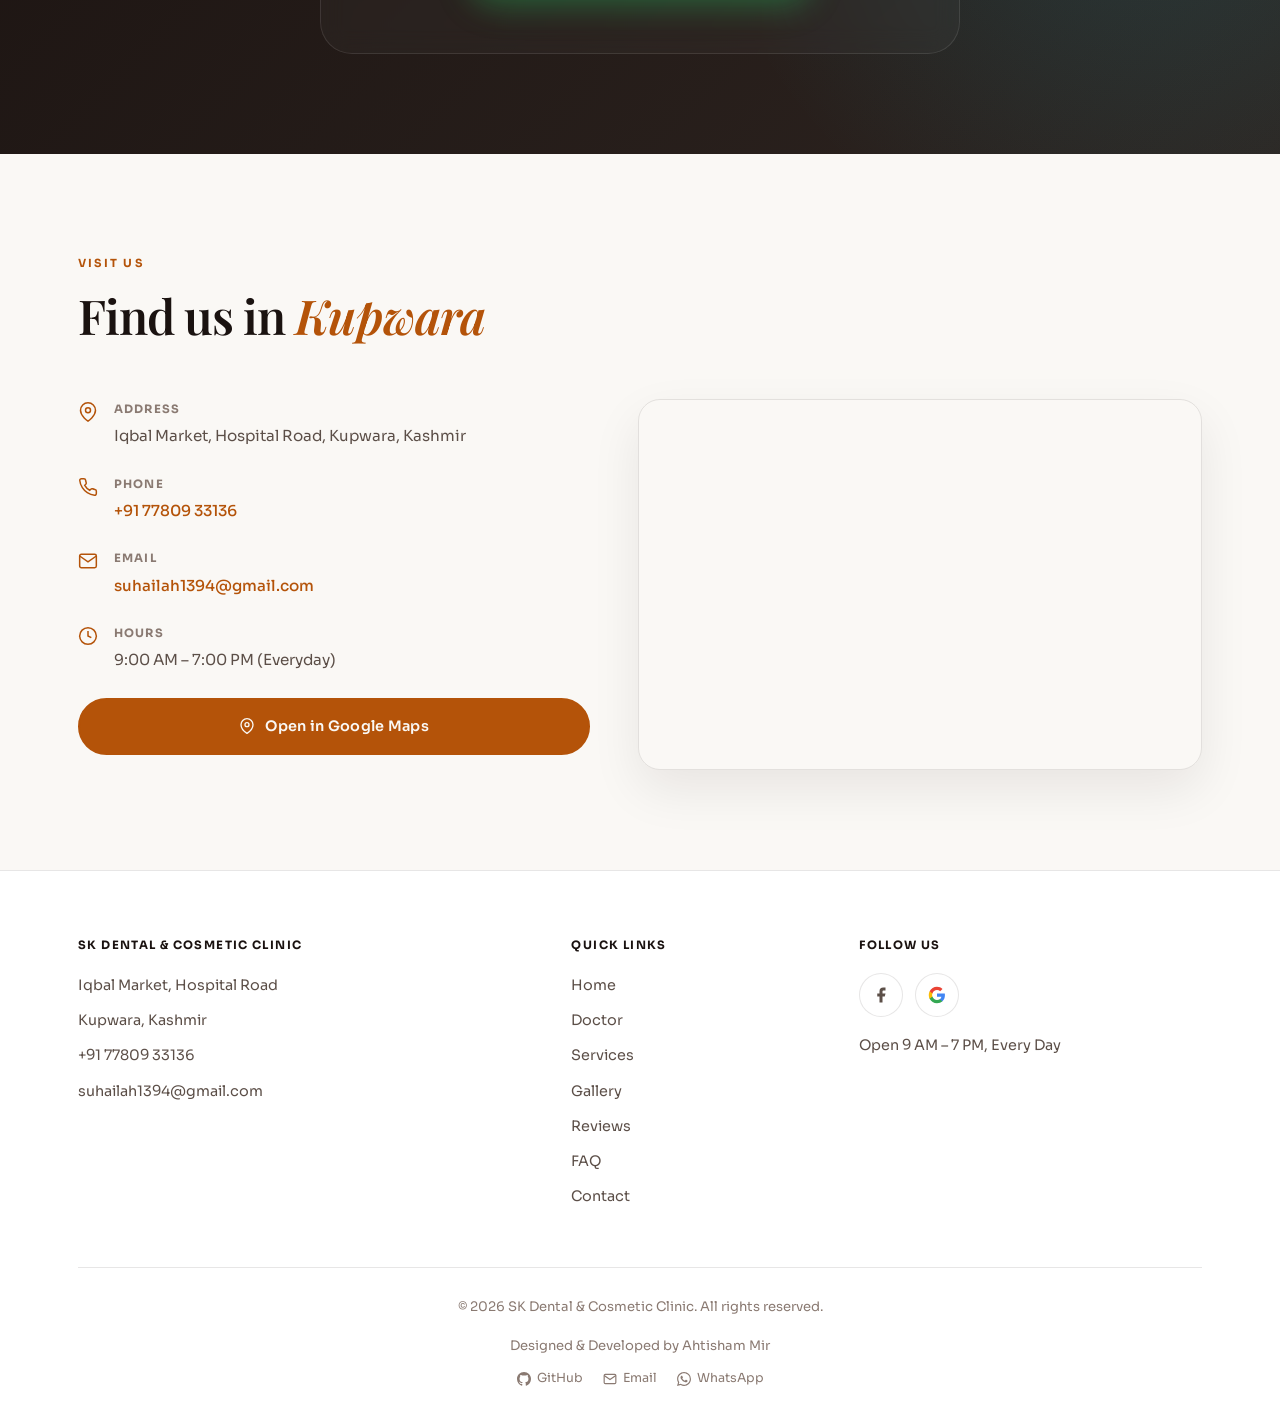
==== commit 8cf71c03: "fixed star styling and empty space bugs" ====
--- a/index.html
+++ b/index.html
@@ -157,6 +157,7 @@
         <a href="#home" class="mobile-menu__link active">Home</a>
         <a href="#doctor" class="mobile-menu__link">Doctor</a>
         <a href="#services" class="mobile-menu__link">Services</a>
+        <a href="#cases" class="mobile-menu__link">Cases</a>
         <a href="#gallery" class="mobile-menu__link">Gallery</a>
         <a href="#reviews" class="mobile-menu__link">Reviews</a>
         <a href="#faq" class="mobile-menu__link">FAQ</a>
@@ -185,6 +186,7 @@
             <a href="#home" class="nav__link active">Home</a>
             <a href="#doctor" class="nav__link">Doctor</a>
             <a href="#services" class="nav__link">Services</a>
+            <a href="#cases" class="nav__link">Cases</a>
             <a href="#gallery" class="nav__link">Gallery</a>
             <a href="#reviews" class="nav__link">Reviews</a>
             <a href="#faq" class="nav__link">FAQ</a>
--- a/styles.css
+++ b/styles.css
@@ -735,3 +735,11 @@
     border-color: var(--primary);
     box-shadow: var(--shadow-glow);
 }
+
+/* Review Stars Styling */
+.review__stars {
+    color: #f59e0b; /* Bright gold/yellow color for stars */
+    font-size: 1.3rem;
+    letter-spacing: 2px;
+    margin-bottom: 12px;
+}
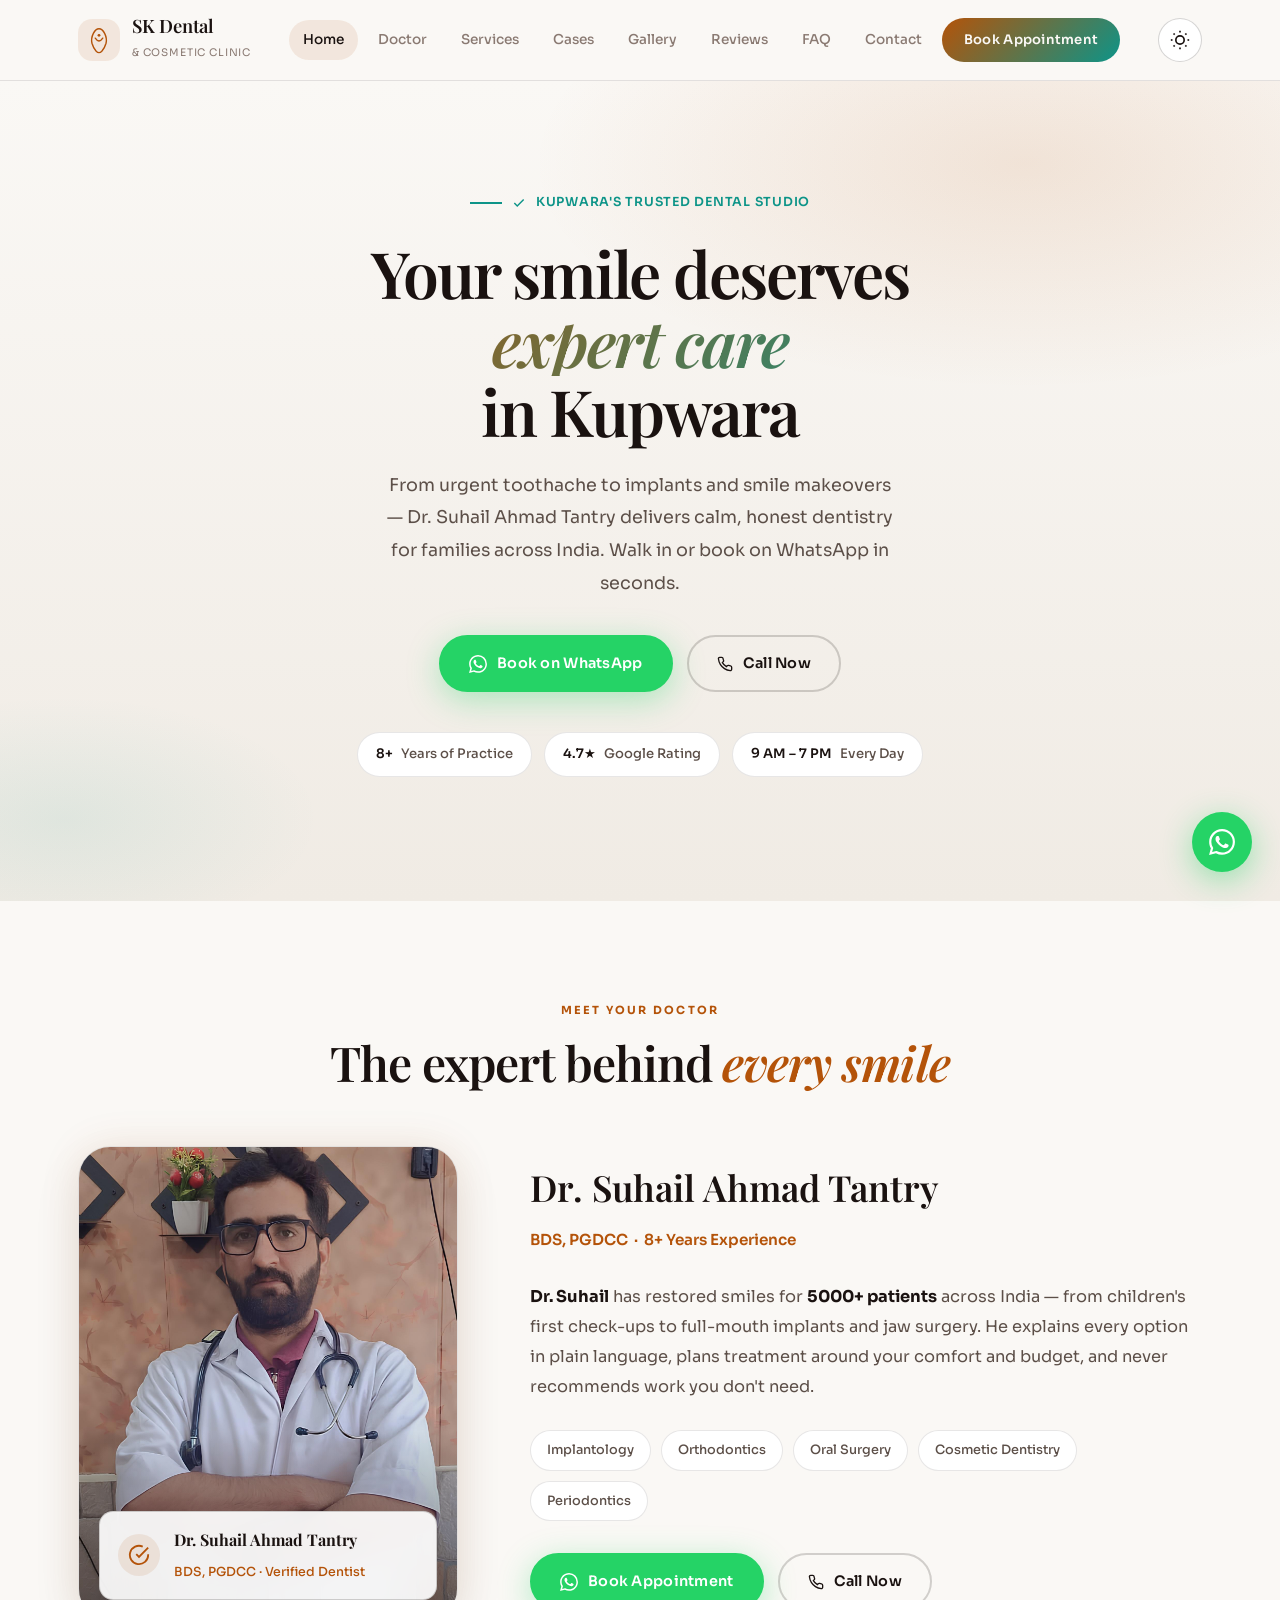
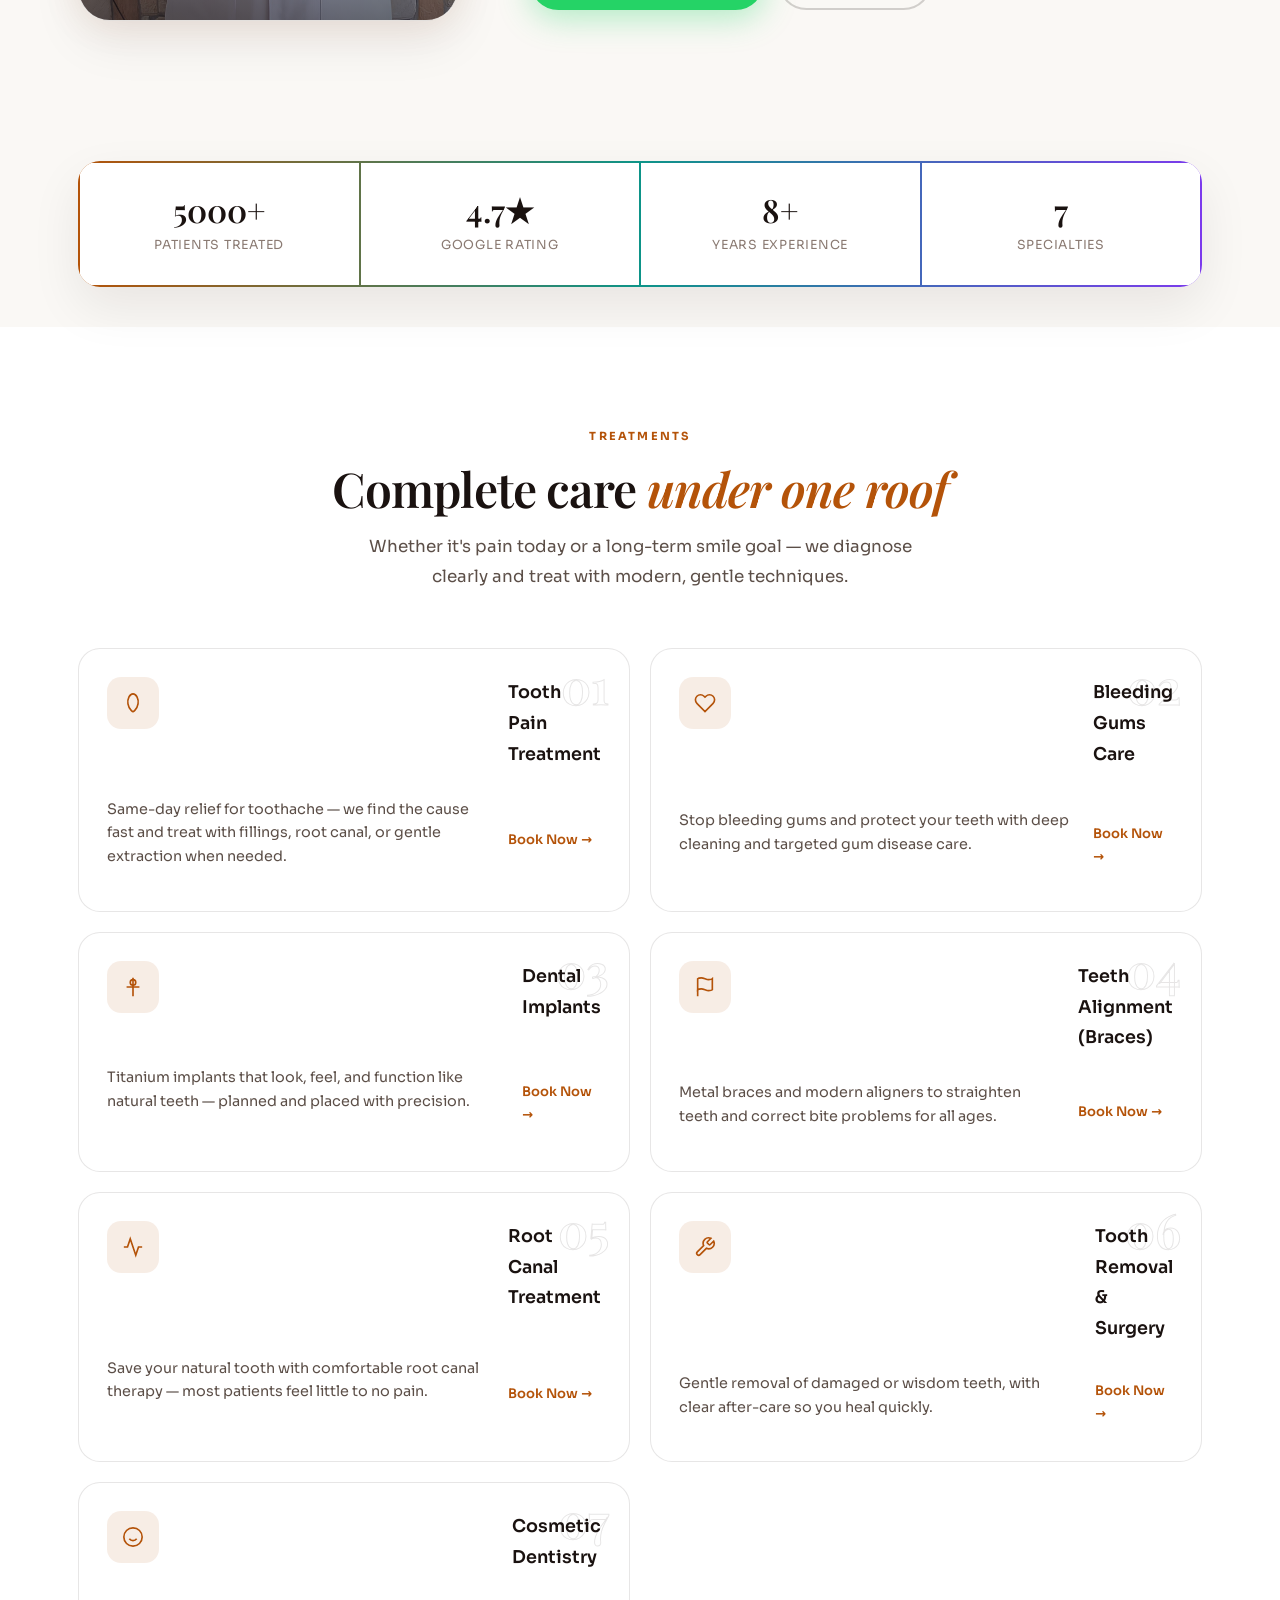
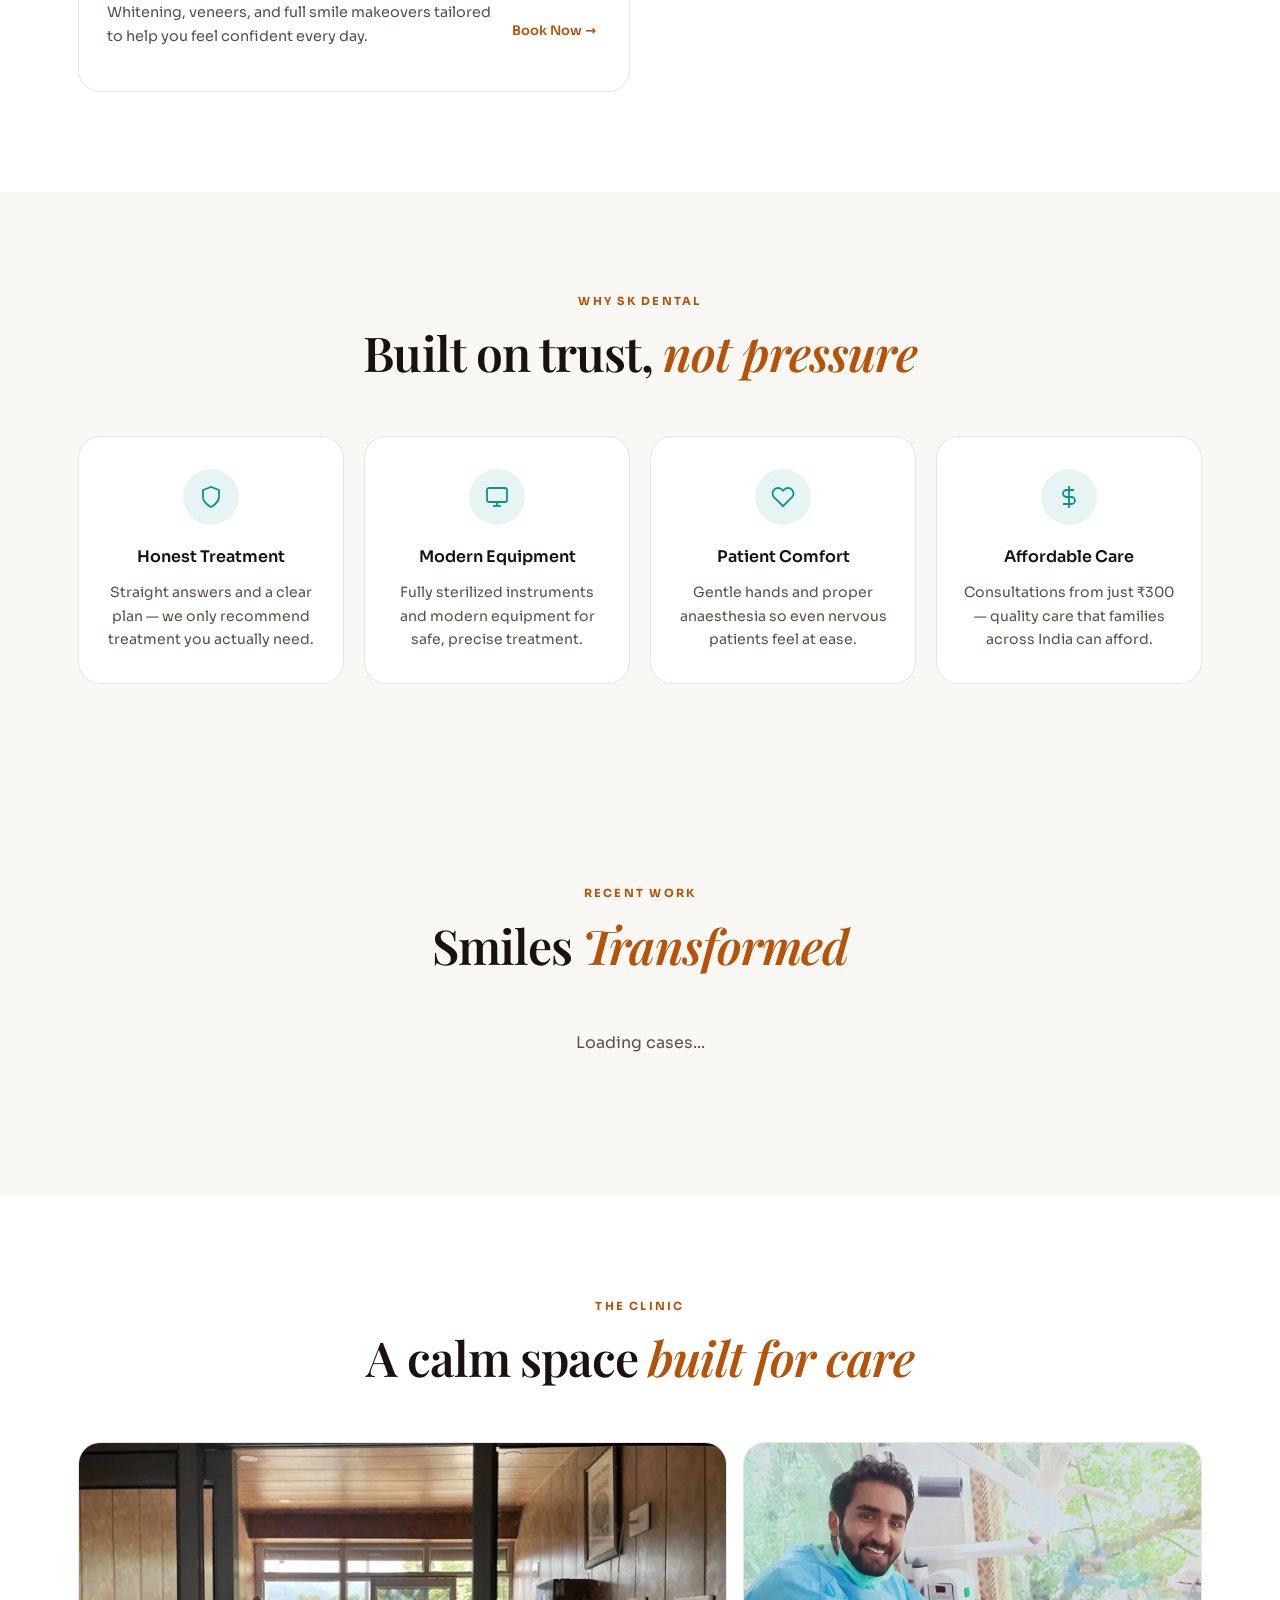
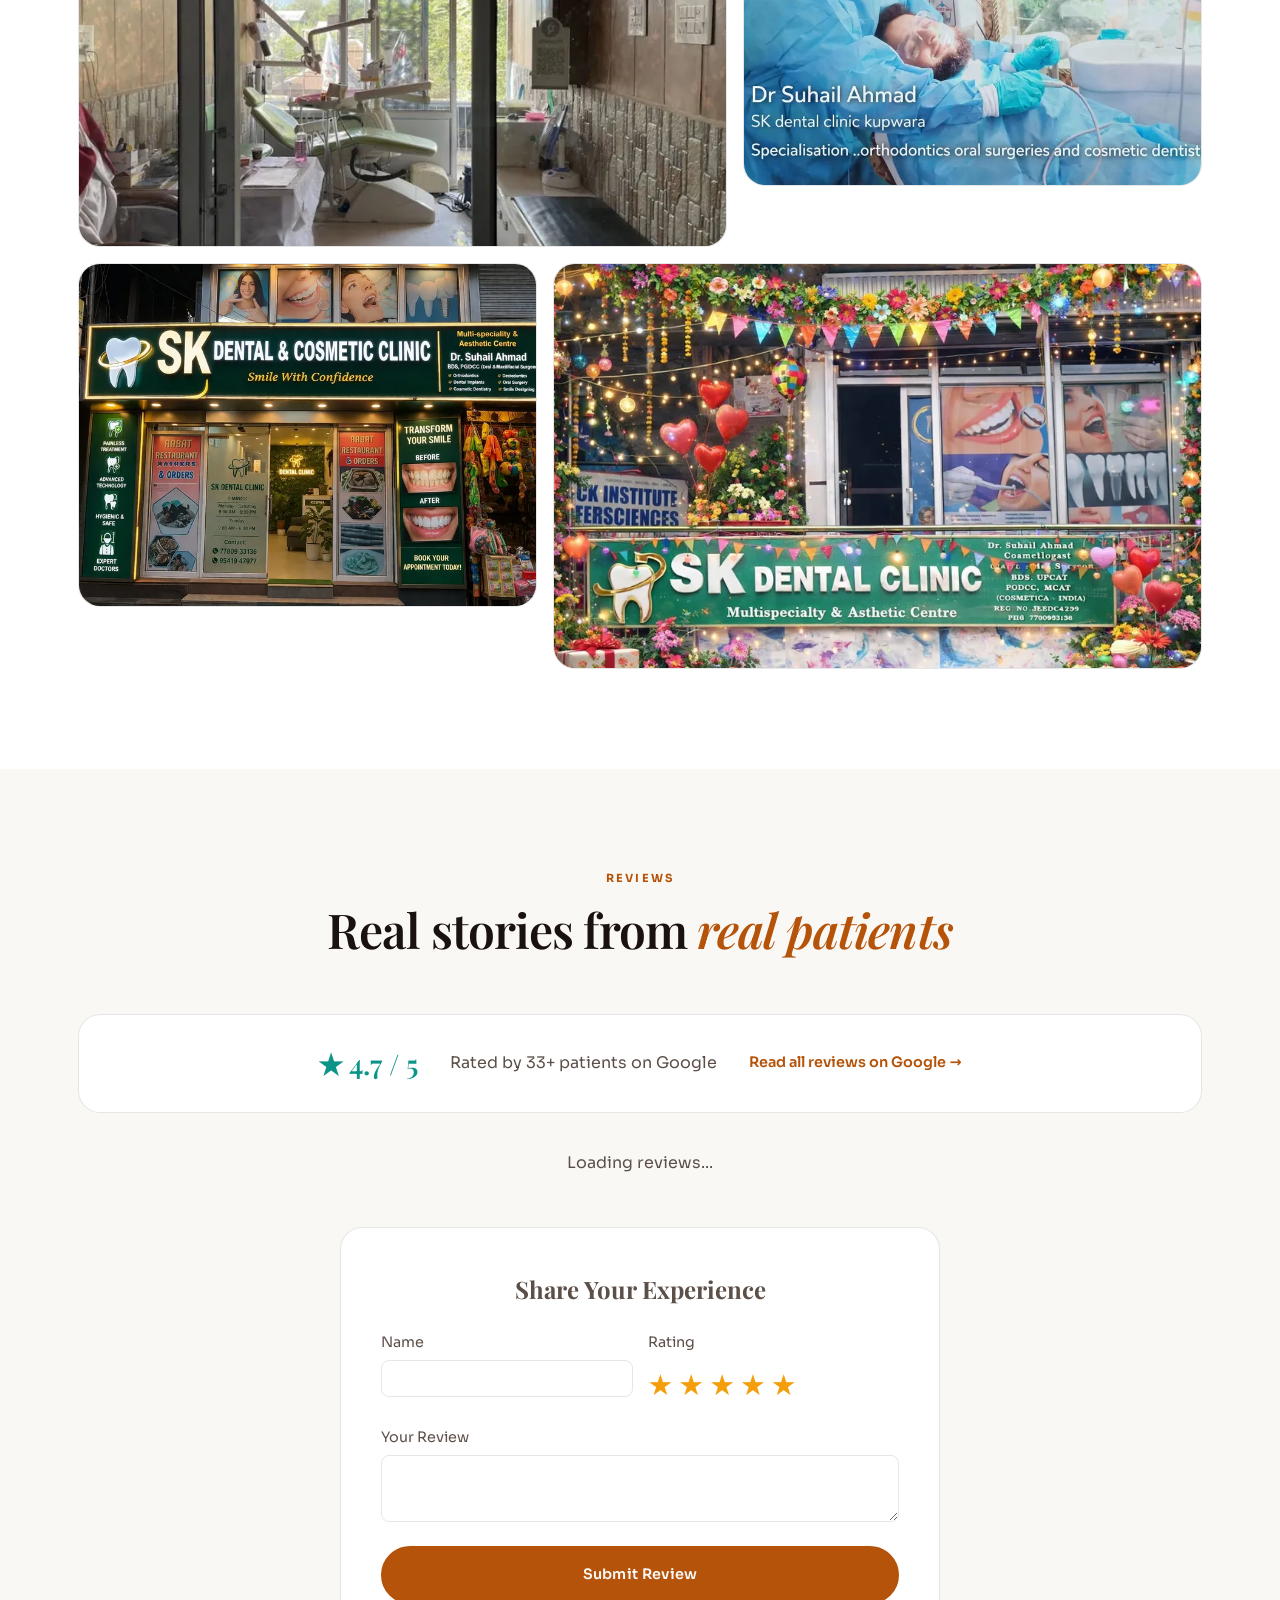
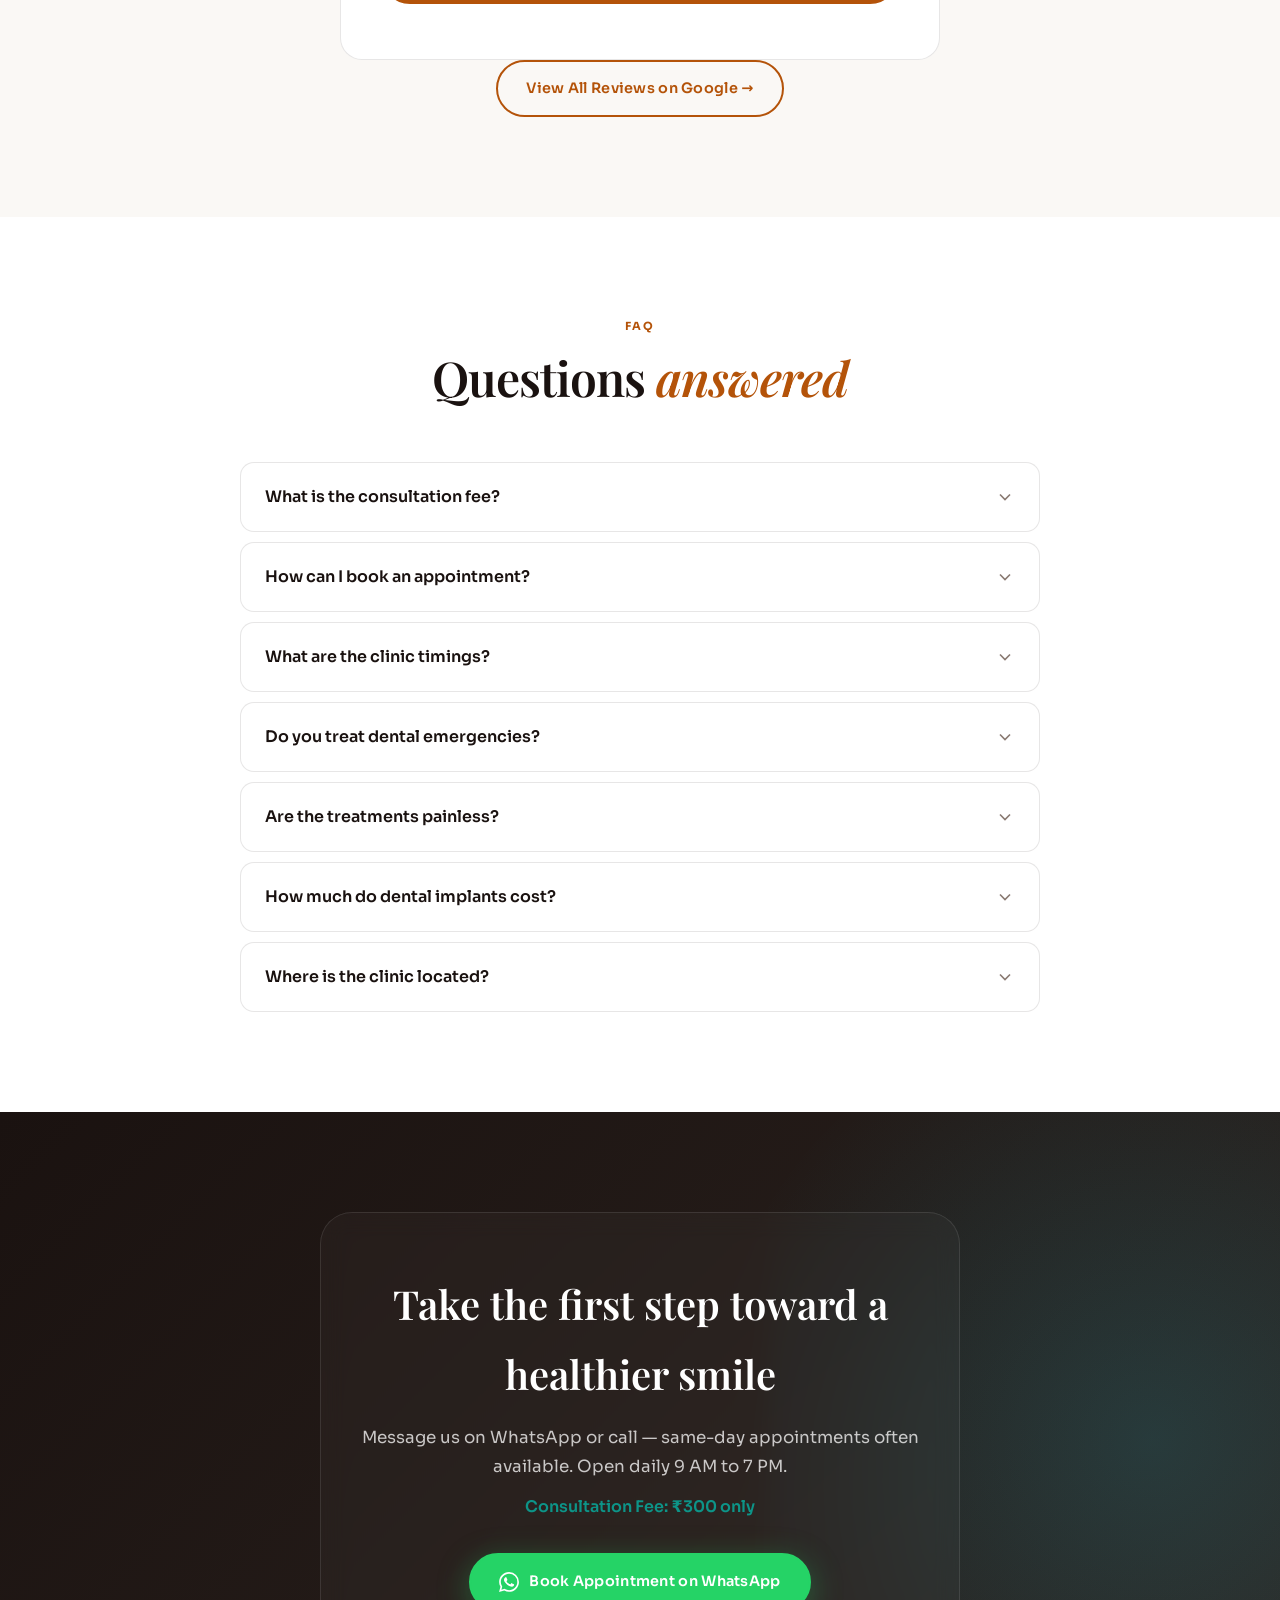
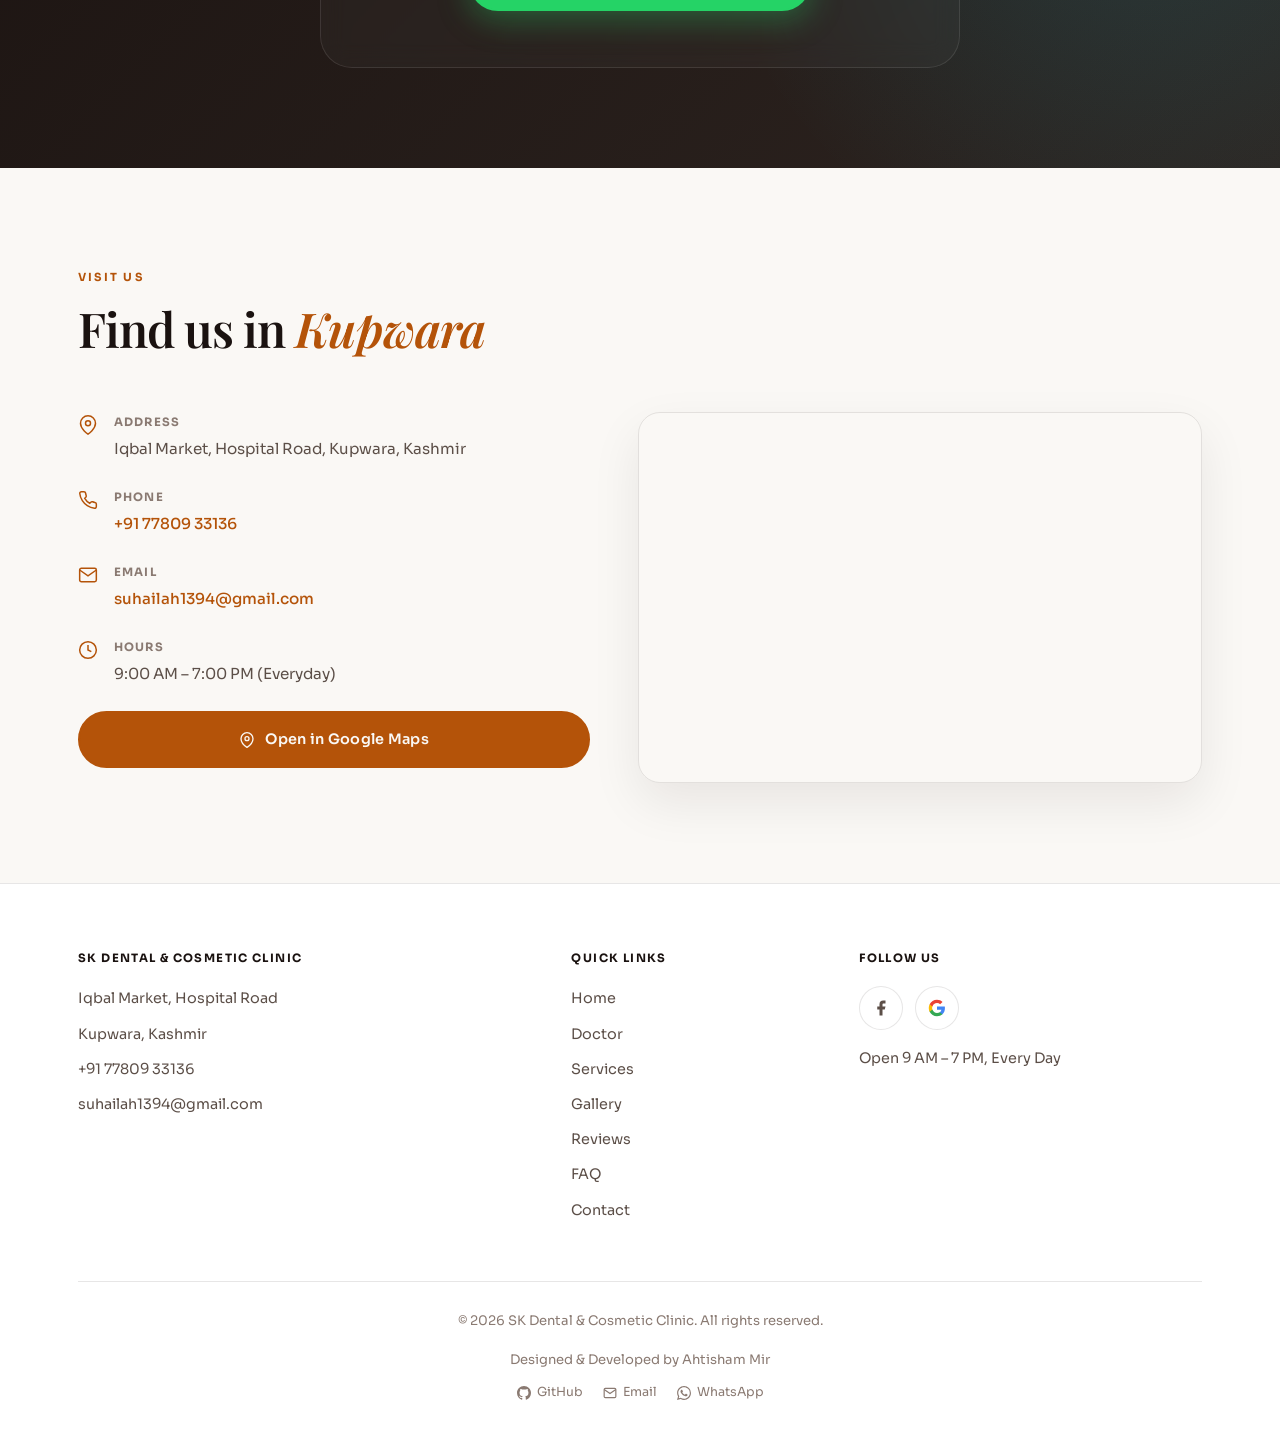
==== commit ee0a3bb5: "fixed dynamic item animations and added interactive star input" ====
--- a/index.html
+++ b/index.html
@@ -465,8 +465,15 @@
                         <input type="text" id="rev_name" required style="width:100%; padding:10px; background:transparent; border:1px solid var(--border); border-radius:8px; color:var(--text);">
                     </div>
                     <div>
-                        <label style="display:block; margin-bottom:5px; font-size:0.9rem; color:var(--text-muted);">Rating (1-5)</label>
-                        <input type="number" id="rev_rating" min="1" max="5" value="5" required style="width:100%; padding:10px; background:transparent; border:1px solid var(--border); border-radius:8px; color:var(--text);">
+                        <label style="display:block; margin-bottom:5px; font-size:0.9rem; color:var(--text-muted);">Rating</label>
+                        <div class="star-rating" style="display:flex; gap:5px; font-size:1.8rem; cursor:pointer;">
+                            <span class="star active" data-val="1">&#9733;</span>
+                            <span class="star active" data-val="2">&#9733;</span>
+                            <span class="star active" data-val="3">&#9733;</span>
+                            <span class="star active" data-val="4">&#9733;</span>
+                            <span class="star active" data-val="5">&#9733;</span>
+                        </div>
+                        <input type="hidden" id="rev_rating" value="5">
                     </div>
                 </div>
                 <div style="margin-bottom: 15px;">
--- a/styles.css
+++ b/styles.css
@@ -743,3 +743,13 @@
     letter-spacing: 2px;
     margin-bottom: 12px;
 }
+
+/* Interactive Star Rating Form */
+.star-rating .star {
+    color: var(--text-muted);
+    transition: color 0.2s;
+}
+.star-rating .star.active {
+    color: #f59e0b;
+}
+
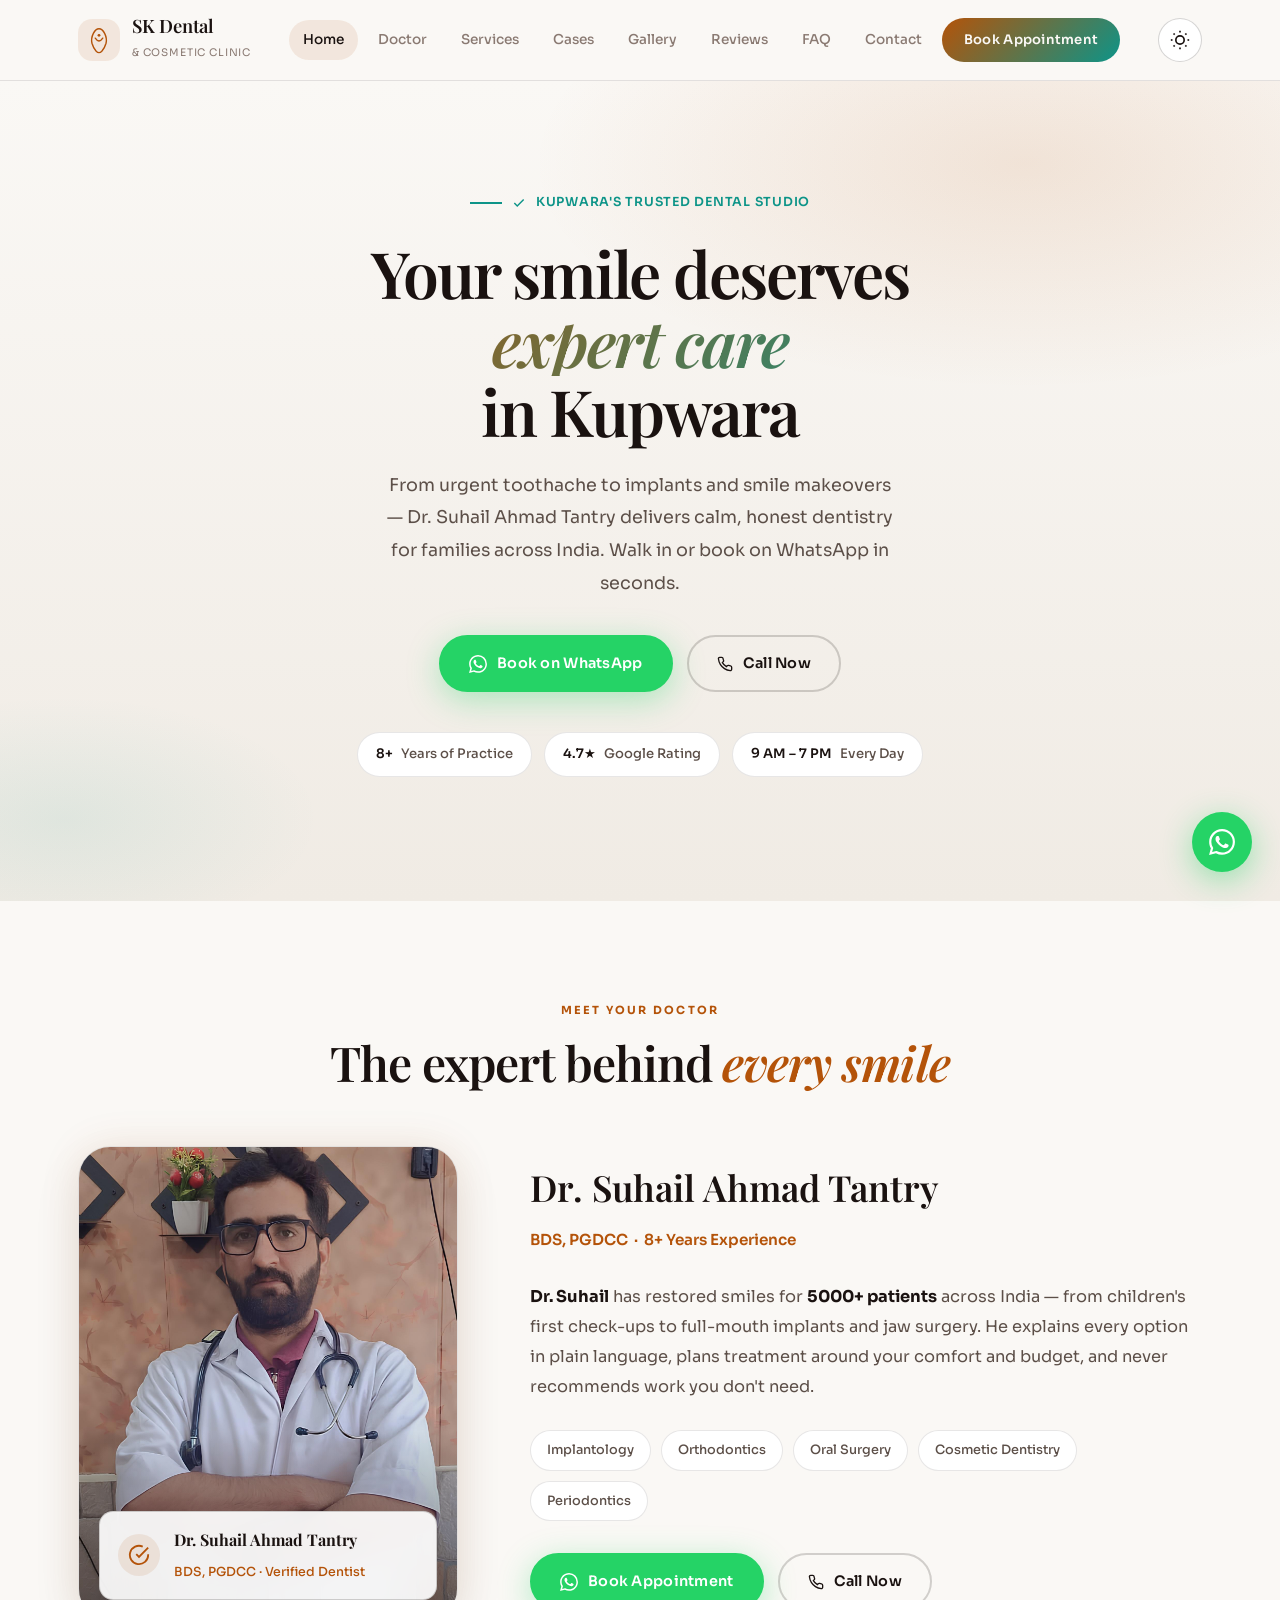
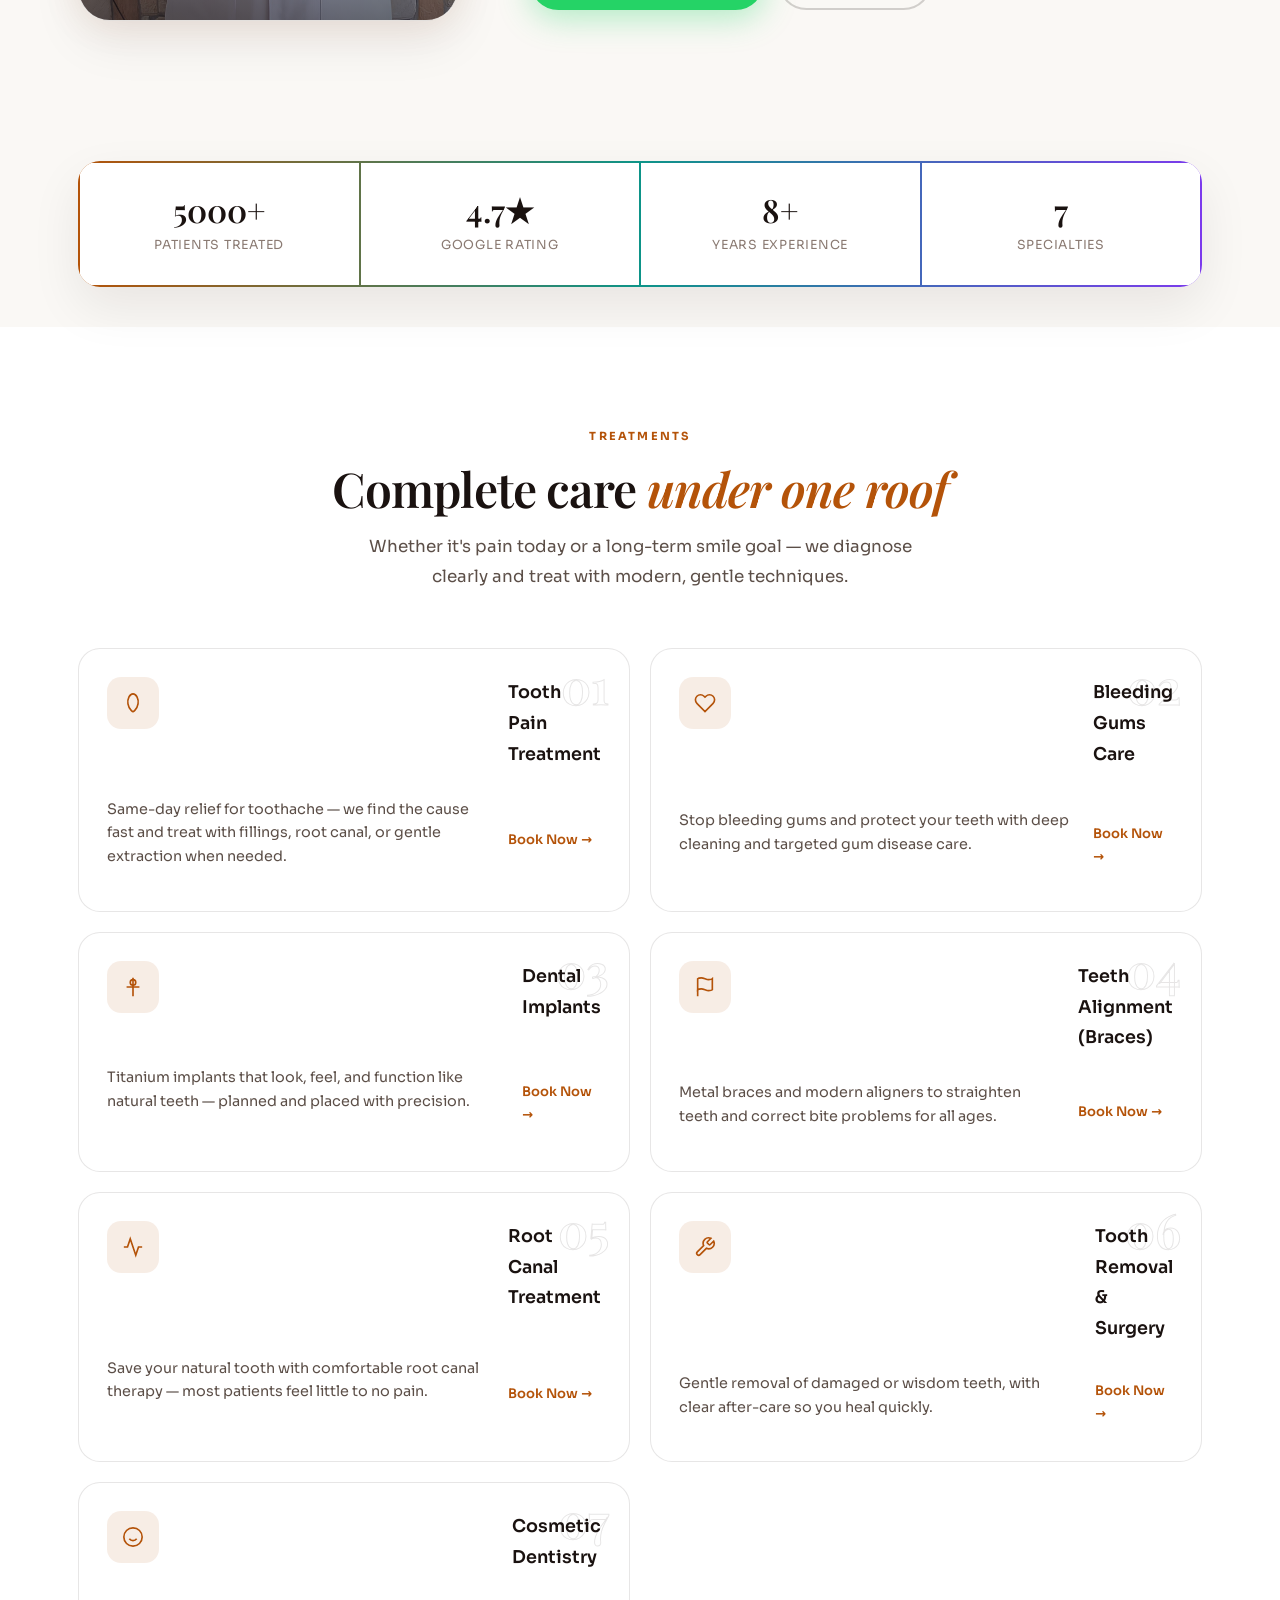
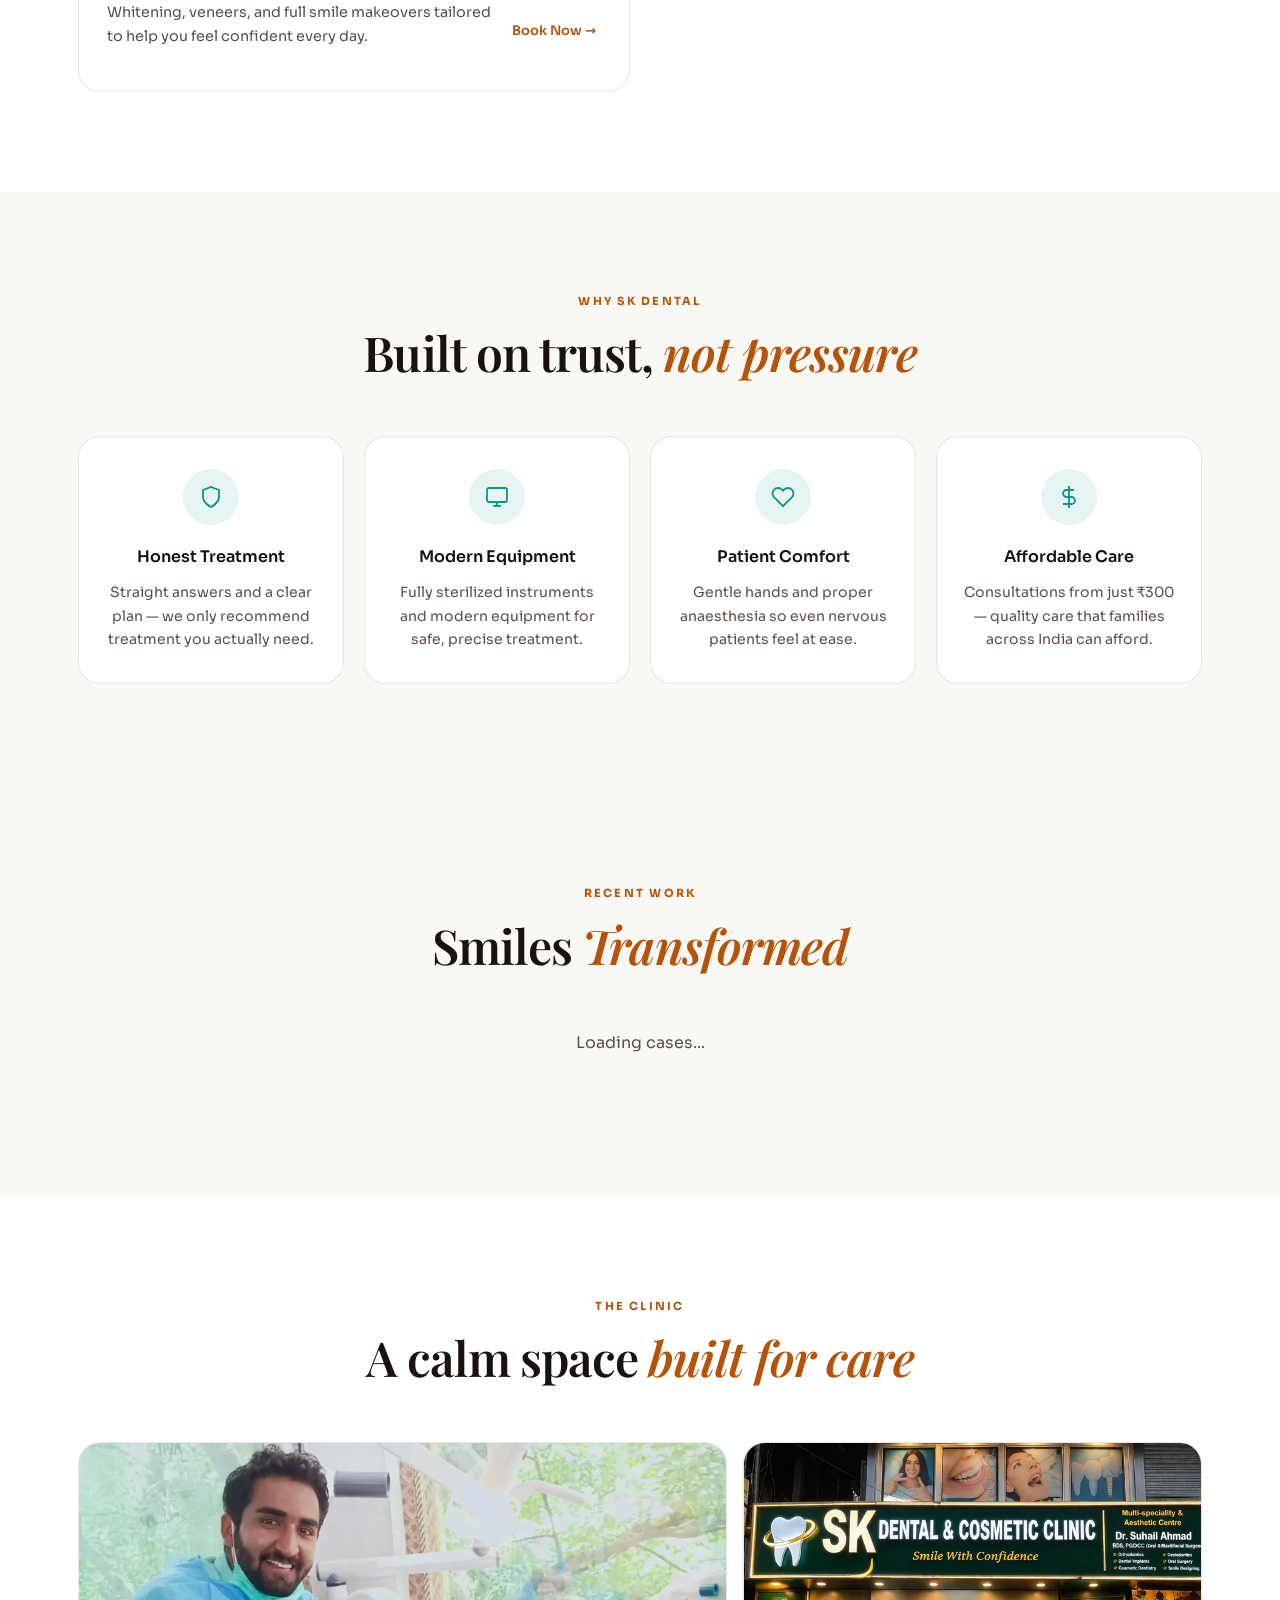
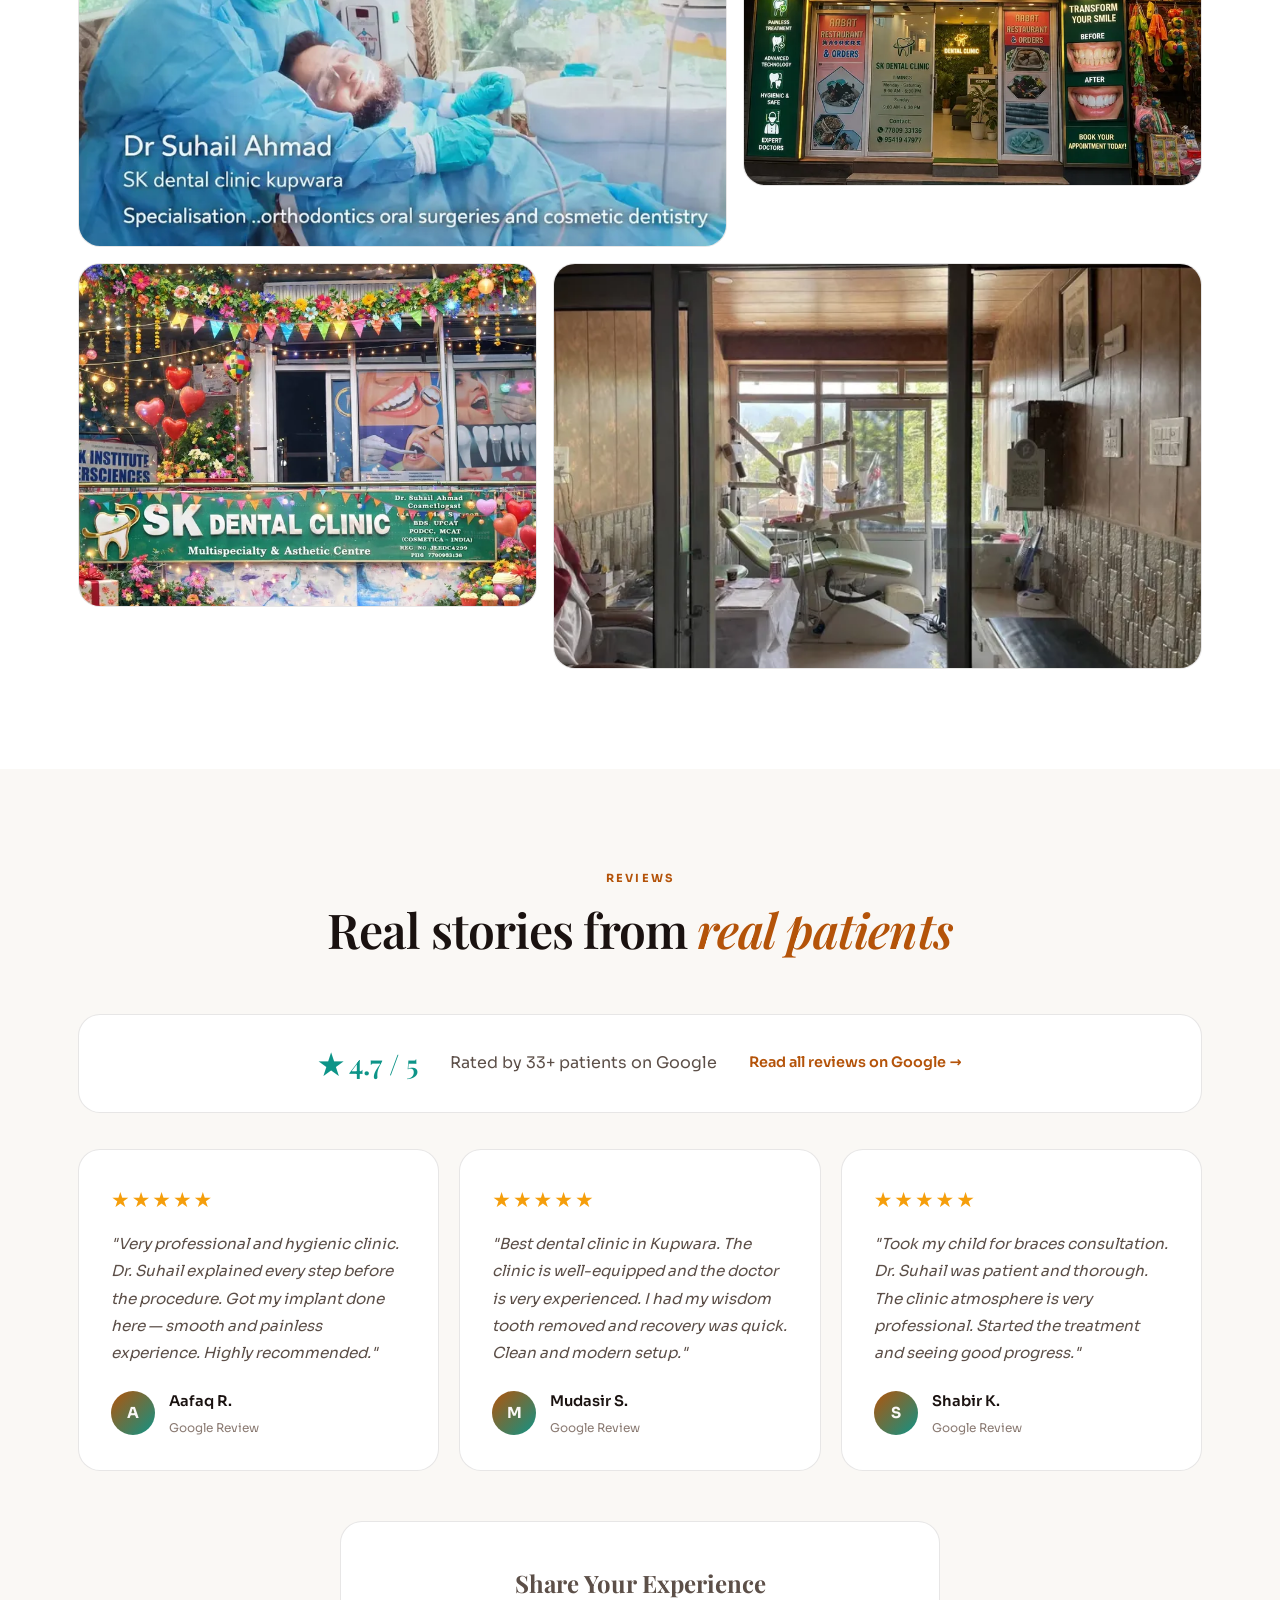
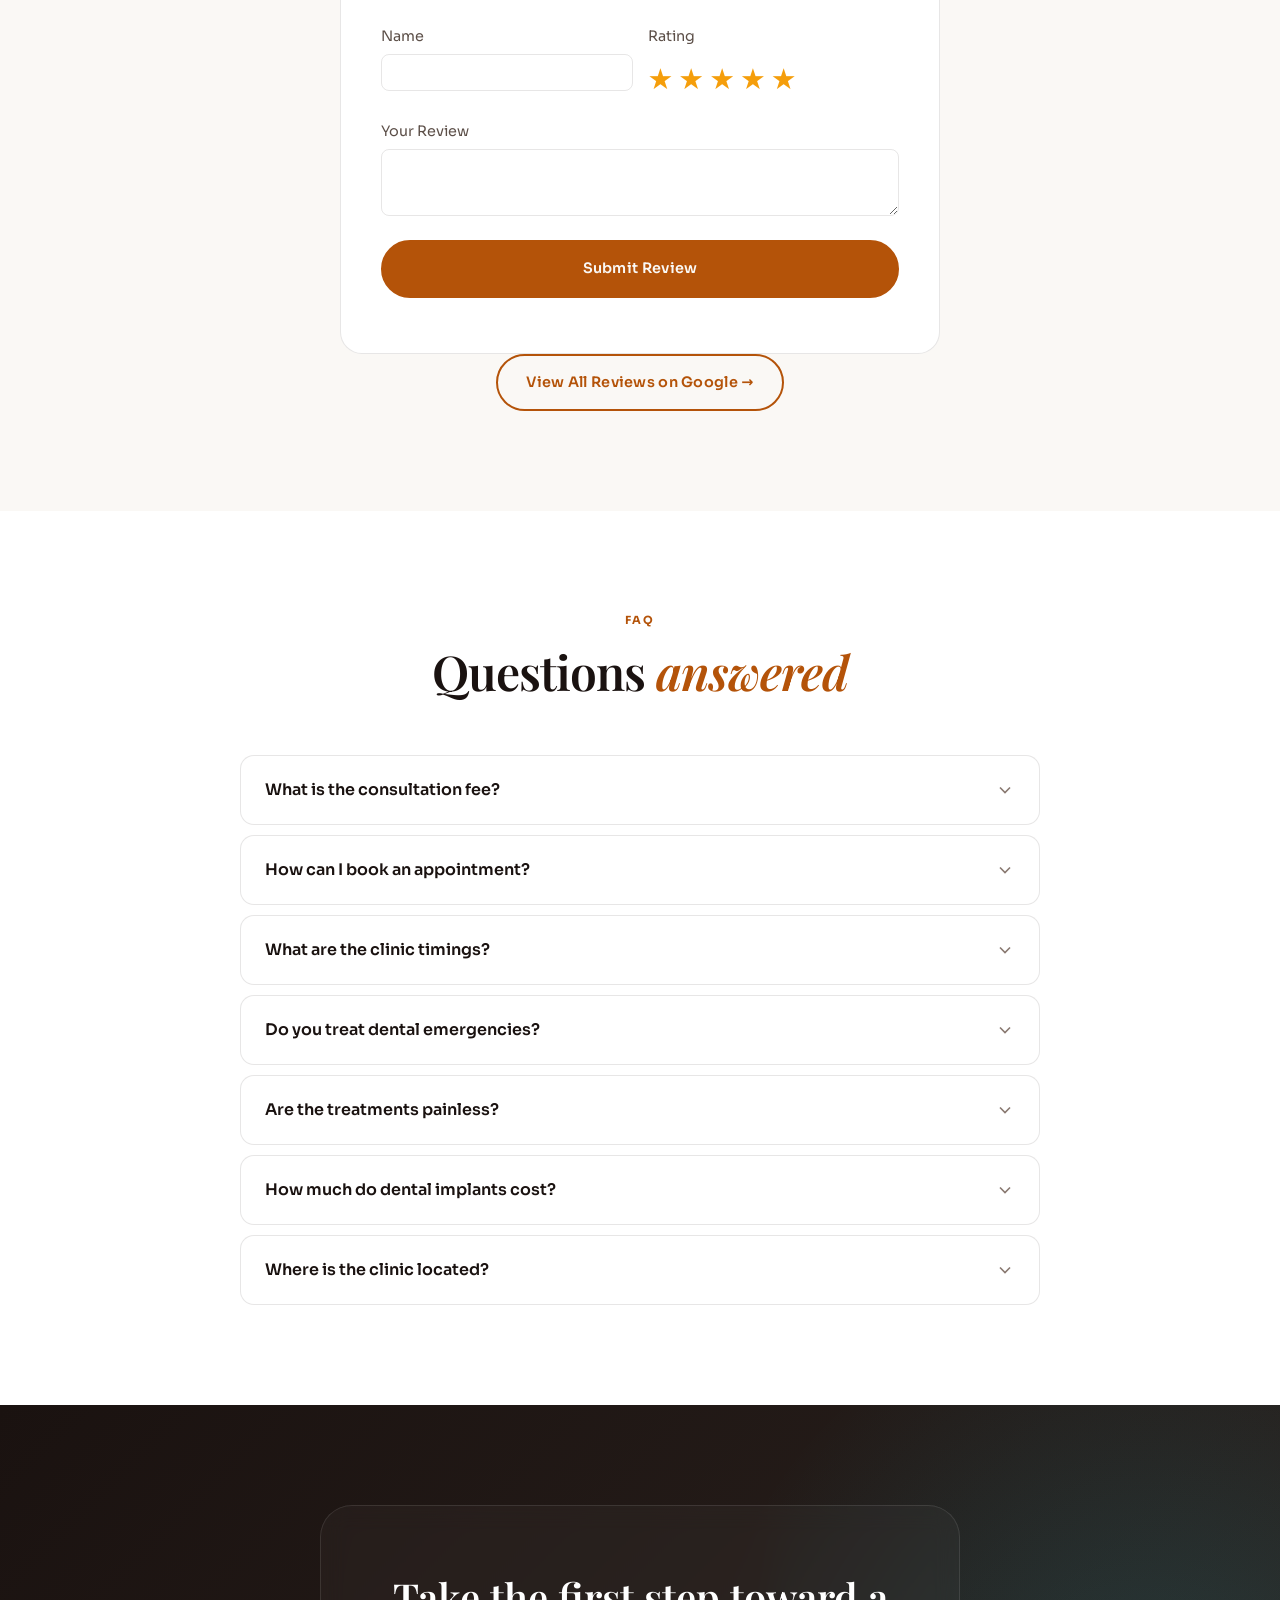
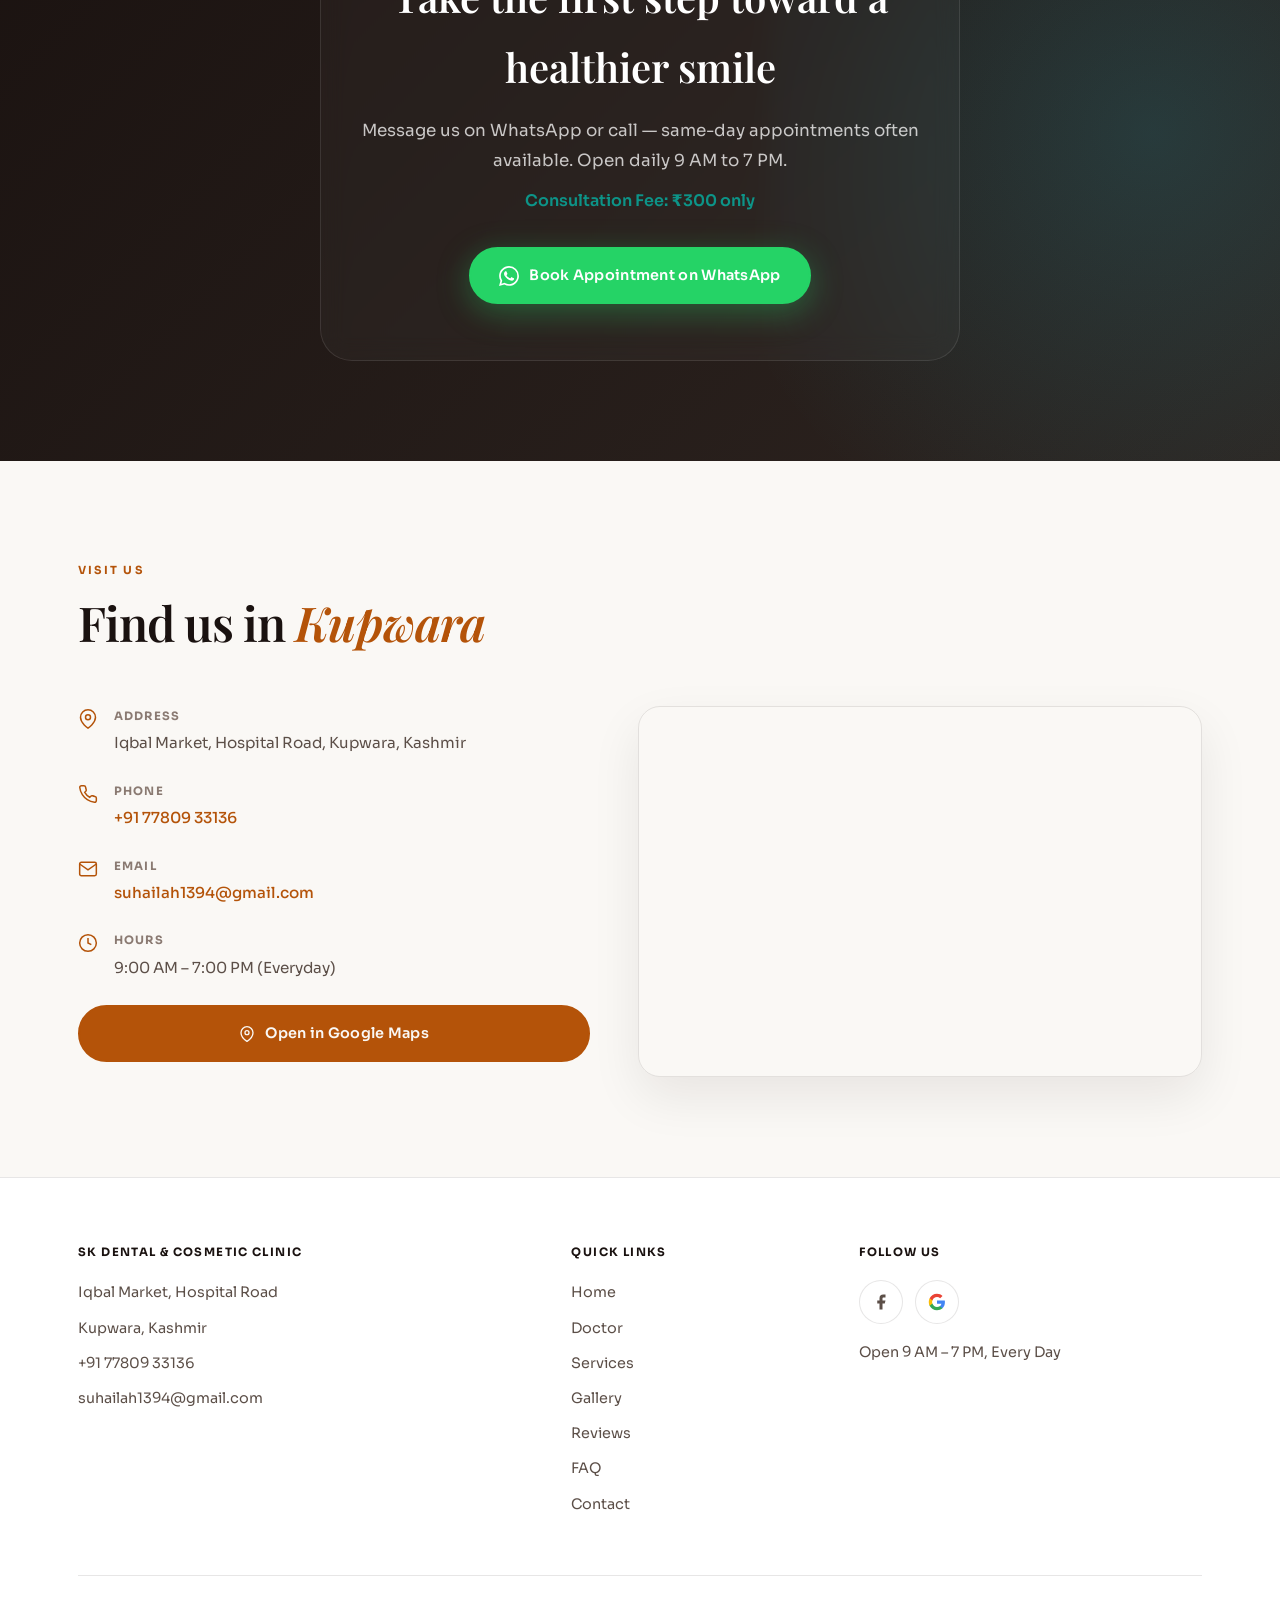
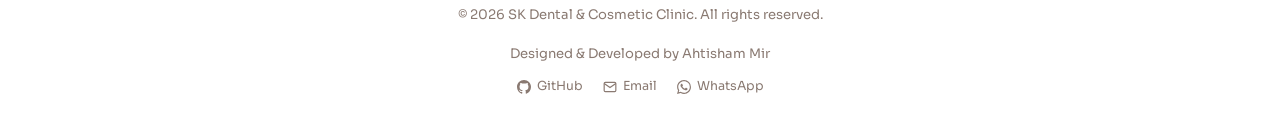
==== commit 5e30d2e8: "restored google reviews and added gallery edit options" ====
--- a/index.html
+++ b/index.html
@@ -249,10 +249,13 @@
         <div class="doctor__grid">
             <div class="doctor__photo-col" data-aos>
                 <div class="doctor__img-wrap">
-                    <picture>
-                        <source srcset="assets/images/dr-suhail-ahmad-tantry.webp" type="image/webp">
-                        <img src="assets/images/dr-suhail-ahmad-tantry.png" alt="Dr. Suhail Ahmad Tantry – BDS, PGDCC, Dentist in Kupwara" class="doctor__img" loading="lazy" width="480" height="600">
-                    </picture>
+                    <img src="https://uicuadqmvmwhtepkzvfi.supabase.co/storage/v1/object/public/cases-images/site-assets/dr-suhail-ahmad-tantry.png" 
+                         onerror="this.onerror=null; this.src='assets/images/dr-suhail-ahmad-tantry.png';" 
+                         alt="Dr. Suhail Ahmad Tantry – BDS, PGDCC, Dentist in Kupwara" 
+                         class="doctor__img" 
+                         loading="lazy" 
+                         width="480" 
+                         height="600">
                     <div class="doctor__photo-badge">
                         <div class="doctor__photo-badge-icon">
                             <svg width="22" height="22" viewBox="0 0 24 24" fill="none" stroke="currentColor" stroke-width="2" aria-hidden="true"><path d="M22 11.08V12a10 10 0 1 1-5.93-9.14"/><polyline points="22 4 12 14.01 9 11.01"/></svg>
@@ -411,29 +414,25 @@
             <h2 class="section__title">A calm space <span class="accent">built for care</span></h2>
         </div>
         <div class="gallery__grid">
-            <button type="button" class="gallery__item" data-aos data-full="assets/images/dental-clinic-treatment-room.webp" aria-label="View treatment room">
-                <picture>
-                    <source srcset="assets/images/dental-clinic-treatment-room.webp" type="image/webp">
-                    <img src="assets/images/dental-clinic-treatment-room.png" alt="SK Dental Kupwara – modern treatment room" loading="lazy" width="800" height="500">
-                </picture>
-            </button>
             <button type="button" class="gallery__item" data-aos data-full="assets/images/dental-clinic-reception.webp" aria-label="View reception area">
-                <picture>
-                    <source srcset="assets/images/dental-clinic-reception.webp" type="image/webp">
-                    <img src="assets/images/dental-clinic-reception.png" alt="SK Dental Kupwara – reception area" loading="lazy" width="800" height="500">
-                </picture>
+                <img src="https://uicuadqmvmwhtepkzvfi.supabase.co/storage/v1/object/public/cases-images/site-assets/gallery-1.jpg" 
+                     onerror="this.onerror=null; this.src='assets/images/dental-clinic-reception.webp';" 
+                     alt="SK Dental Kupwara – reception area" loading="lazy" width="800" height="500">
             </button>
             <button type="button" class="gallery__item" data-aos data-full="assets/images/dental-clinic-equipment.webp" aria-label="View dental equipment">
-                <picture>
-                    <source srcset="assets/images/dental-clinic-equipment.webp" type="image/webp">
-                    <img src="assets/images/dental-clinic-equipment.png" alt="SK Dental Kupwara – dental equipment" loading="lazy" width="800" height="500">
-                </picture>
+                <img src="https://uicuadqmvmwhtepkzvfi.supabase.co/storage/v1/object/public/cases-images/site-assets/gallery-2.jpg" 
+                     onerror="this.onerror=null; this.src='assets/images/dental-clinic-equipment.webp';" 
+                     alt="SK Dental Kupwara – dental equipment" loading="lazy" width="800" height="500">
             </button>
             <button type="button" class="gallery__item" data-aos data-full="assets/images/dental-clinic-exterior.webp" aria-label="View clinic exterior">
-                <picture>
-                    <source srcset="assets/images/dental-clinic-exterior.webp" type="image/webp">
-                    <img src="assets/images/dental-clinic-exterior.png" alt="SK Dental Cosmetic Clinic exterior Kupwara" loading="lazy" width="800" height="500">
-                </picture>
+                <img src="https://uicuadqmvmwhtepkzvfi.supabase.co/storage/v1/object/public/cases-images/site-assets/gallery-3.jpg" 
+                     onerror="this.onerror=null; this.src='assets/images/dental-clinic-exterior.webp';" 
+                     alt="SK Dental Cosmetic Clinic exterior Kupwara" loading="lazy" width="800" height="500">
+            </button>
+            <button type="button" class="gallery__item" data-aos data-full="assets/images/dental-clinic-treatment-room.webp" aria-label="View treatment room">
+                <img src="https://uicuadqmvmwhtepkzvfi.supabase.co/storage/v1/object/public/cases-images/site-assets/gallery-4.jpg" 
+                     onerror="this.onerror=null; this.src='assets/images/dental-clinic-treatment-room.webp';" 
+                     alt="SK Dental Cosmetic Clinic treatment room" loading="lazy" width="800" height="500">
             </button>
         </div>
     </div>
@@ -452,8 +451,32 @@
             <a href="https://share.google/Do6VGwMxfh46cqUZg" target="_blank" rel="noopener noreferrer" class="reviews__banner-link">Read all reviews on Google →</a>
         </div>
         <div class="reviews__grid" id="dyn_reviews_grid">
-            <!-- Reviews injected dynamically via Supabase -->
-            <p style="text-align:center; color:var(--text-muted); grid-column: 1 / -1;">Loading reviews...</p>
+            <!-- Static Google Reviews -->
+            <div class="review__card">
+                <div class="review__stars" aria-label="5 out of 5 stars">&#9733;&#9733;&#9733;&#9733;&#9733;</div>
+                <p class="review__text">"Very professional and hygienic clinic. Dr. Suhail explained every step before the procedure. Got my implant done here — smooth and painless experience. Highly recommended."</p>
+                <div class="review__author">
+                    <div class="review__avatar" aria-hidden="true">A</div>
+                    <div class="review__meta"><span class="review__name">Aafaq R.</span><span class="review__source">Google Review</span></div>
+                </div>
+            </div>
+            <div class="review__card">
+                <div class="review__stars" aria-label="5 out of 5 stars">&#9733;&#9733;&#9733;&#9733;&#9733;</div>
+                <p class="review__text">"Best dental clinic in Kupwara. The clinic is well-equipped and the doctor is very experienced. I had my wisdom tooth removed and recovery was quick. Clean and modern setup."</p>
+                <div class="review__author">
+                    <div class="review__avatar" aria-hidden="true">M</div>
+                    <div class="review__meta"><span class="review__name">Mudasir S.</span><span class="review__source">Google Review</span></div>
+                </div>
+            </div>
+            <div class="review__card">
+                <div class="review__stars" aria-label="5 out of 5 stars">&#9733;&#9733;&#9733;&#9733;&#9733;</div>
+                <p class="review__text">"Took my child for braces consultation. Dr. Suhail was patient and thorough. The clinic atmosphere is very professional. Started the treatment and seeing good progress."</p>
+                <div class="review__author">
+                    <div class="review__avatar" aria-hidden="true">S</div>
+                    <div class="review__meta"><span class="review__name">Shabir K.</span><span class="review__source">Google Review</span></div>
+                </div>
+            </div>
+            <!-- Dynamic Reviews injected via Supabase will appear here -->
         </div>
 
         <div class="submit-review-box" style="margin-top: 50px; background: var(--bg-card); padding: 40px; border-radius: var(--radius-lg); border: 1px solid var(--border); max-width: 600px; margin-left: auto; margin-right: auto;">
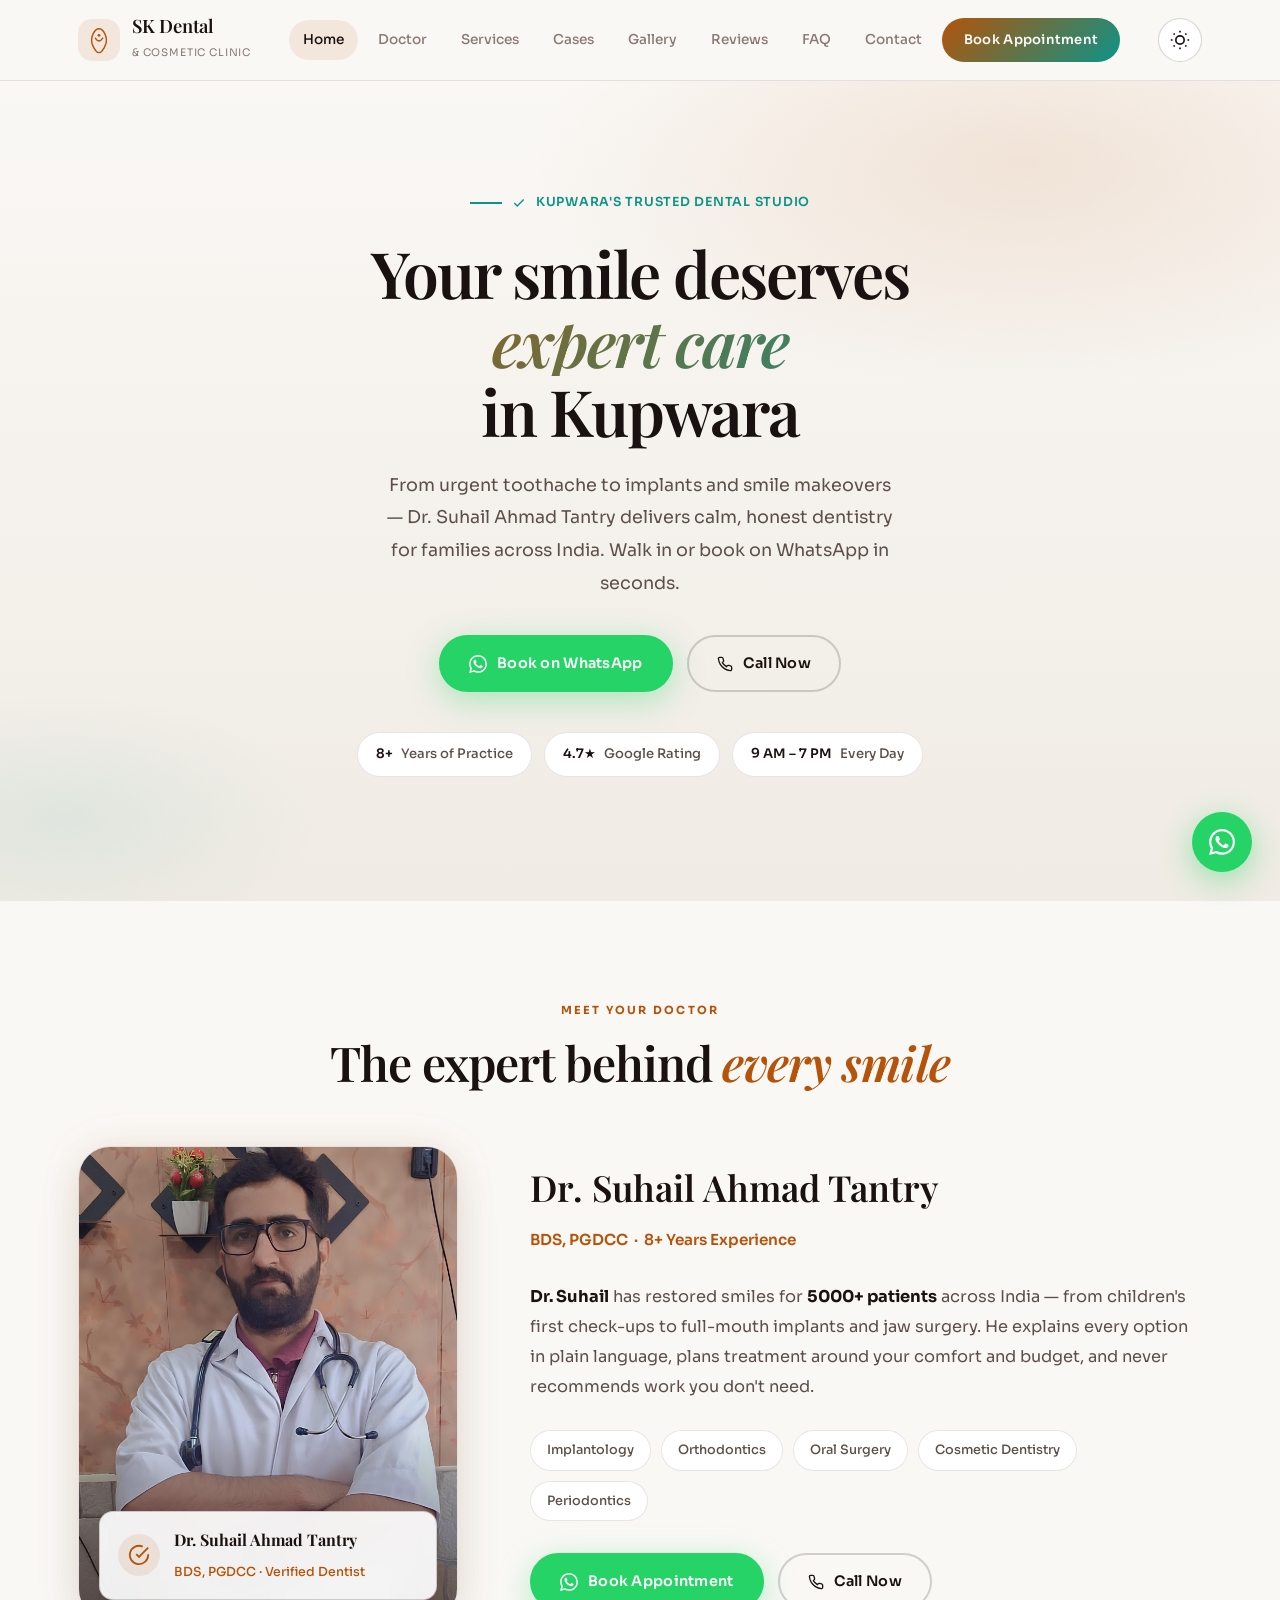
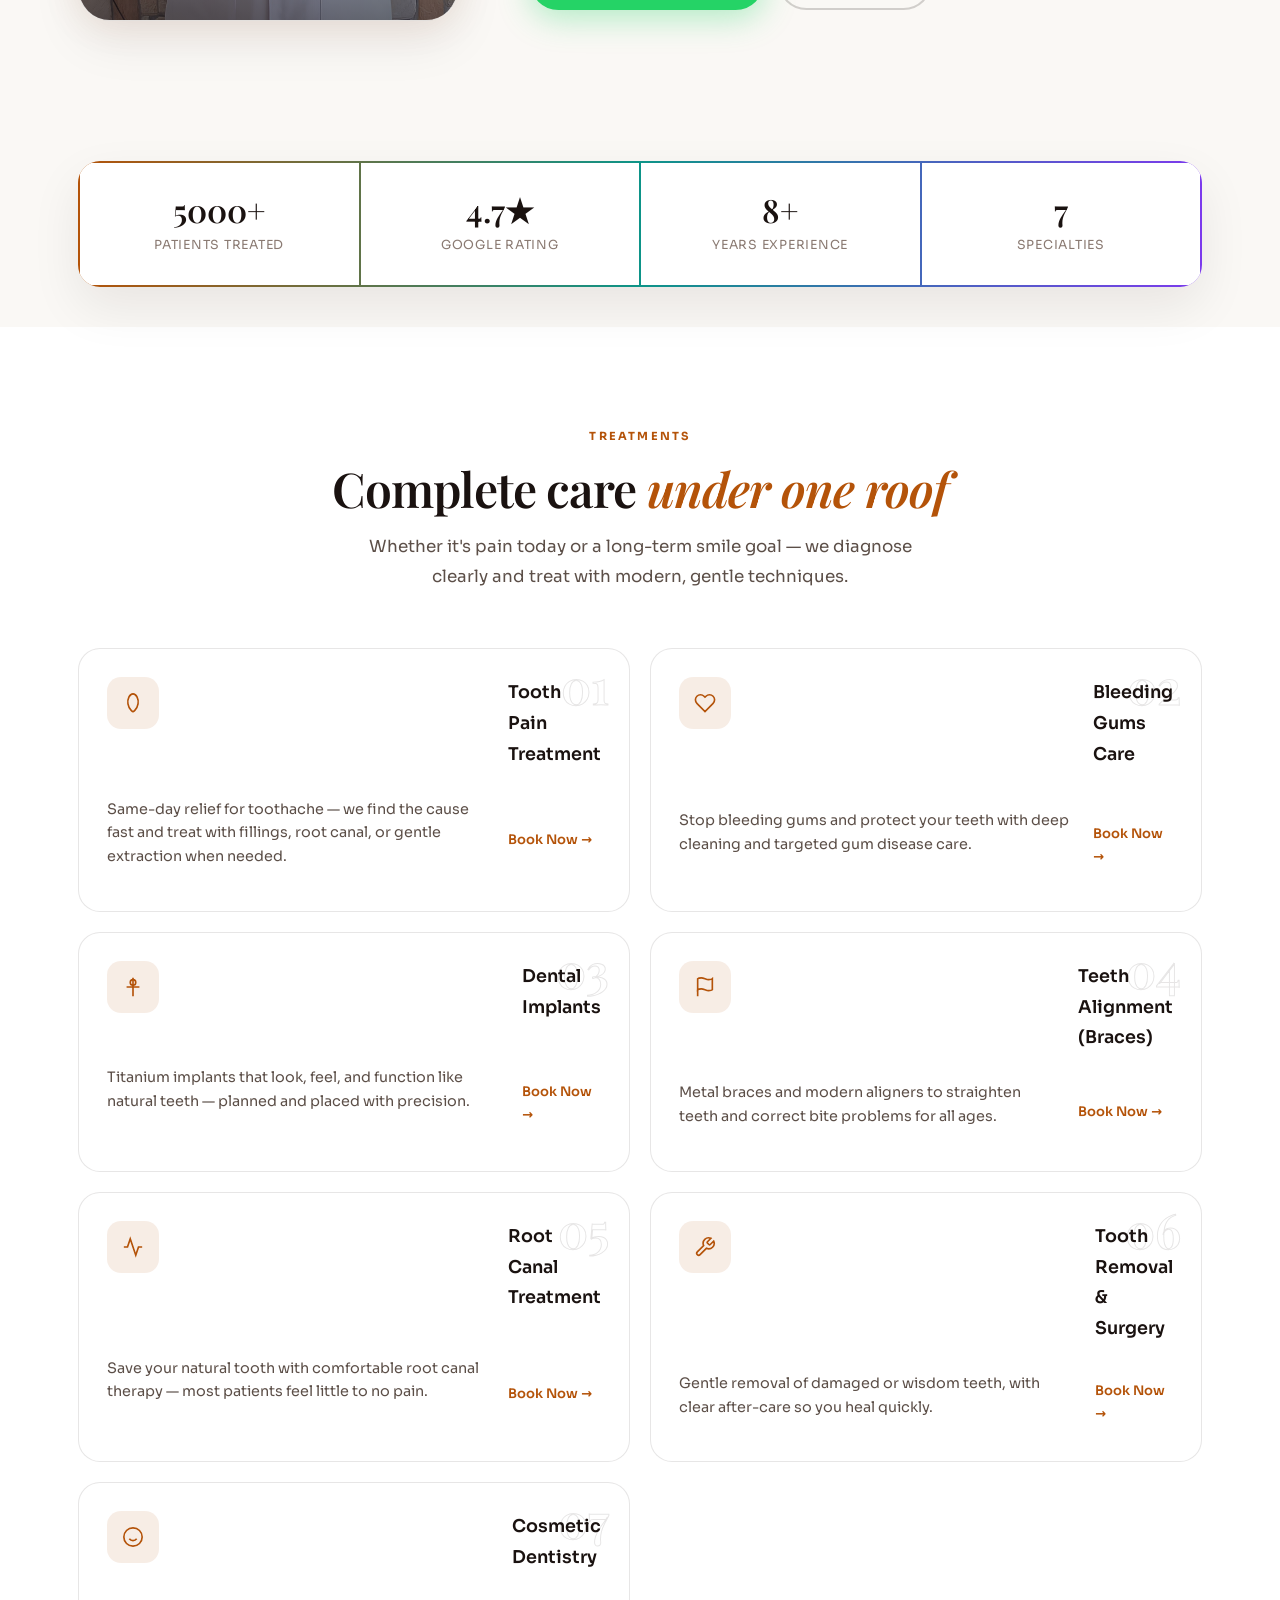
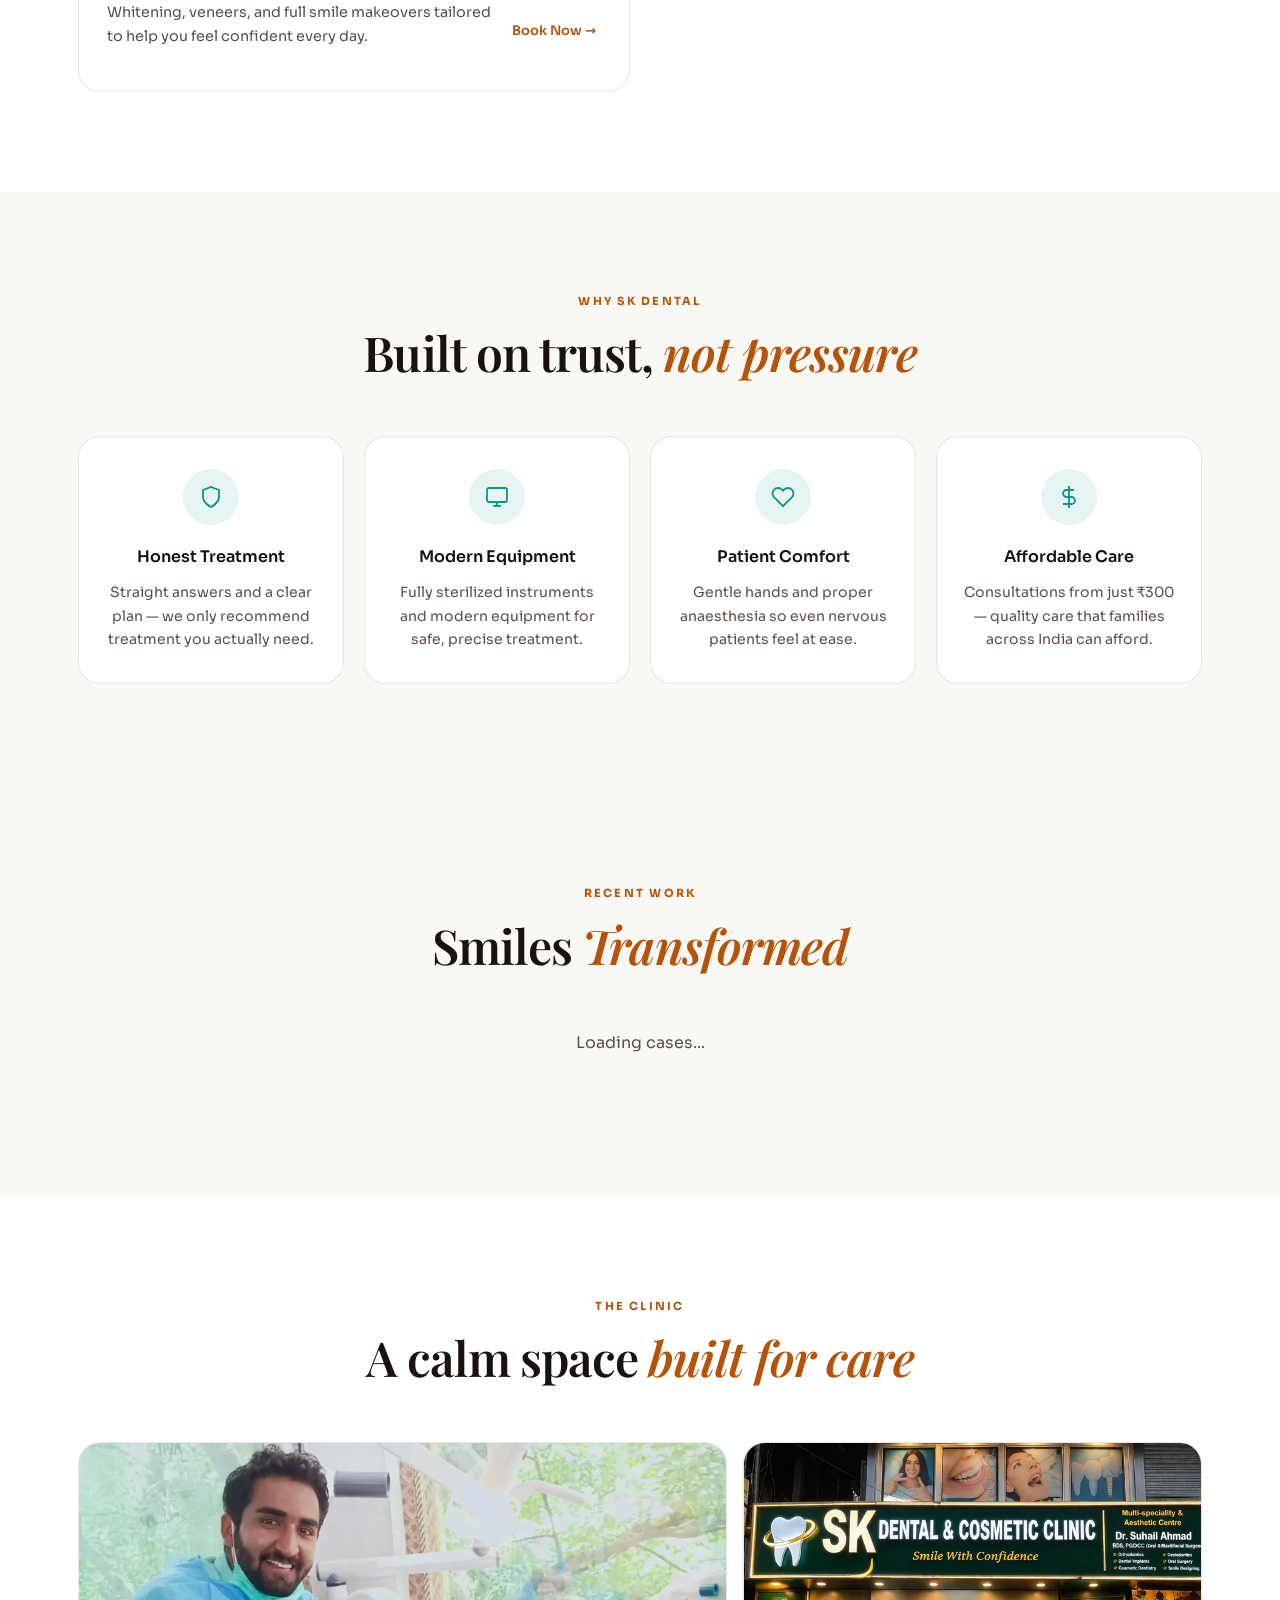
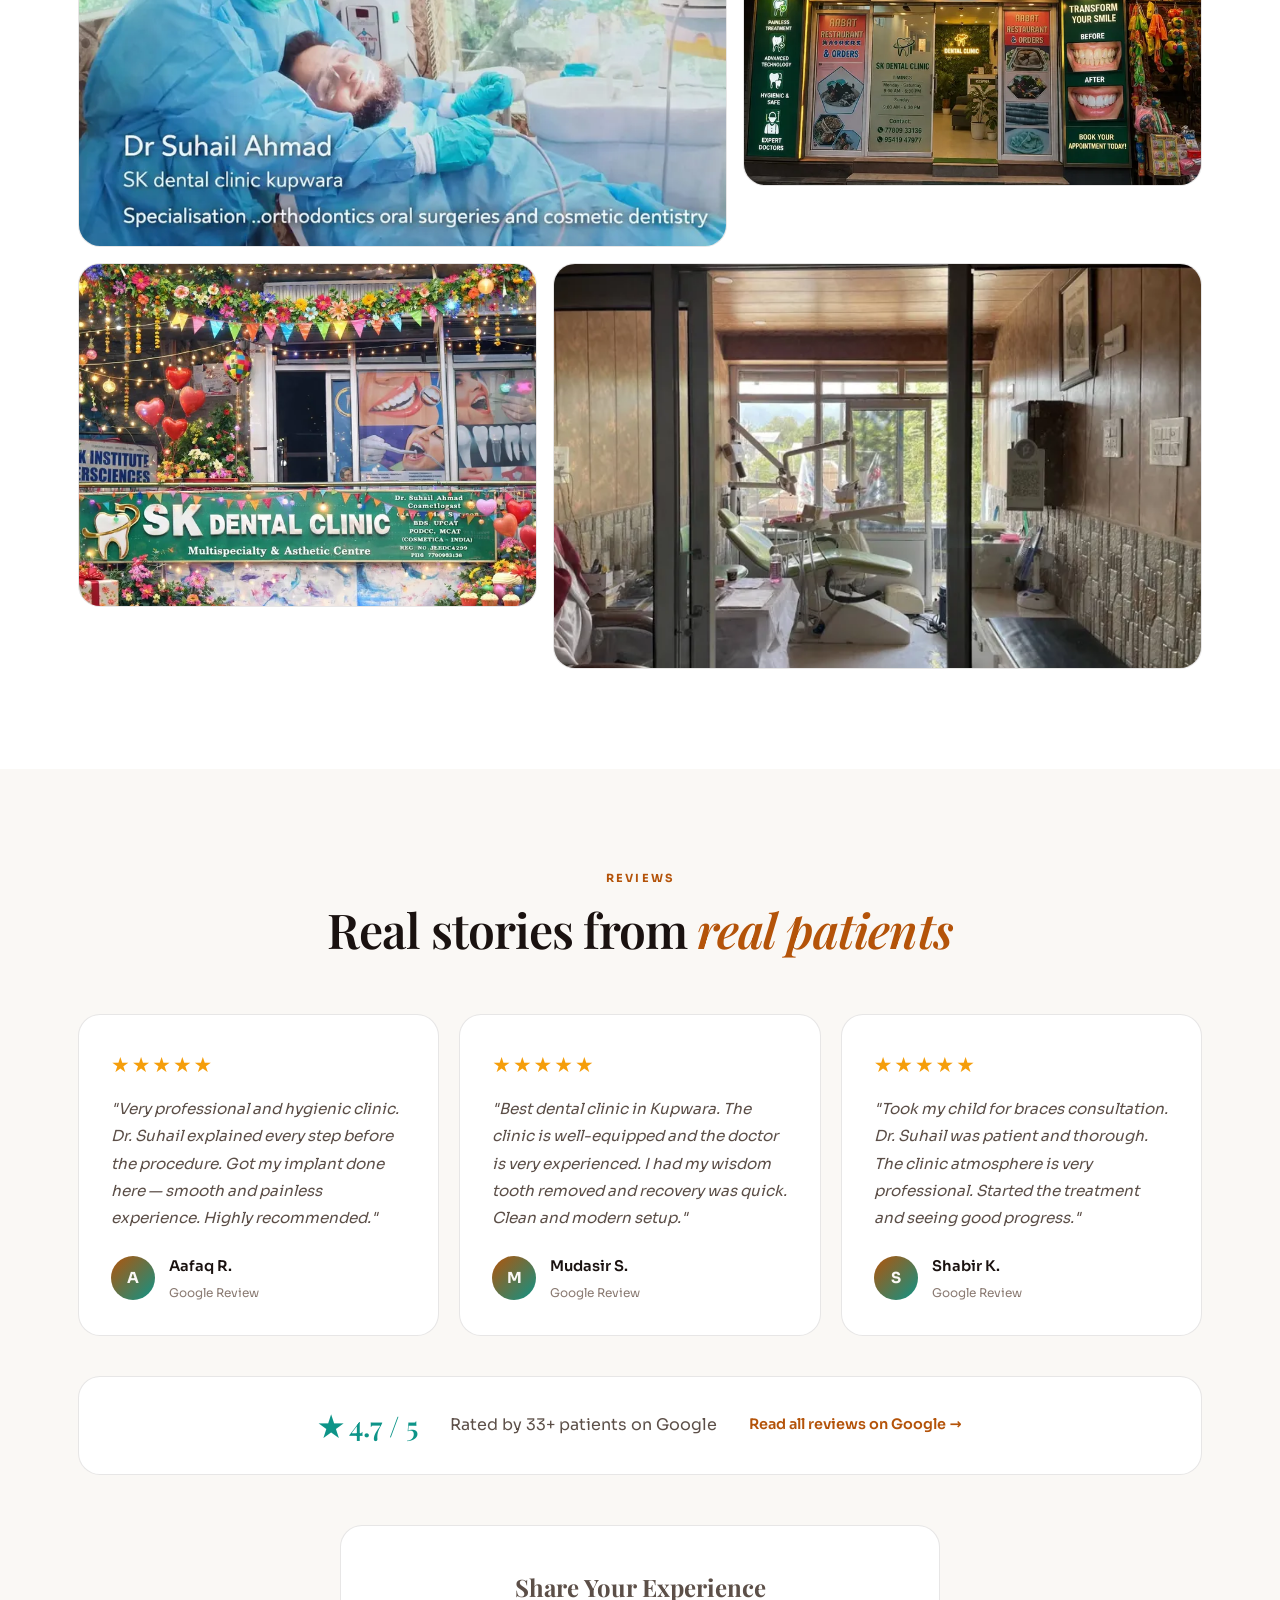
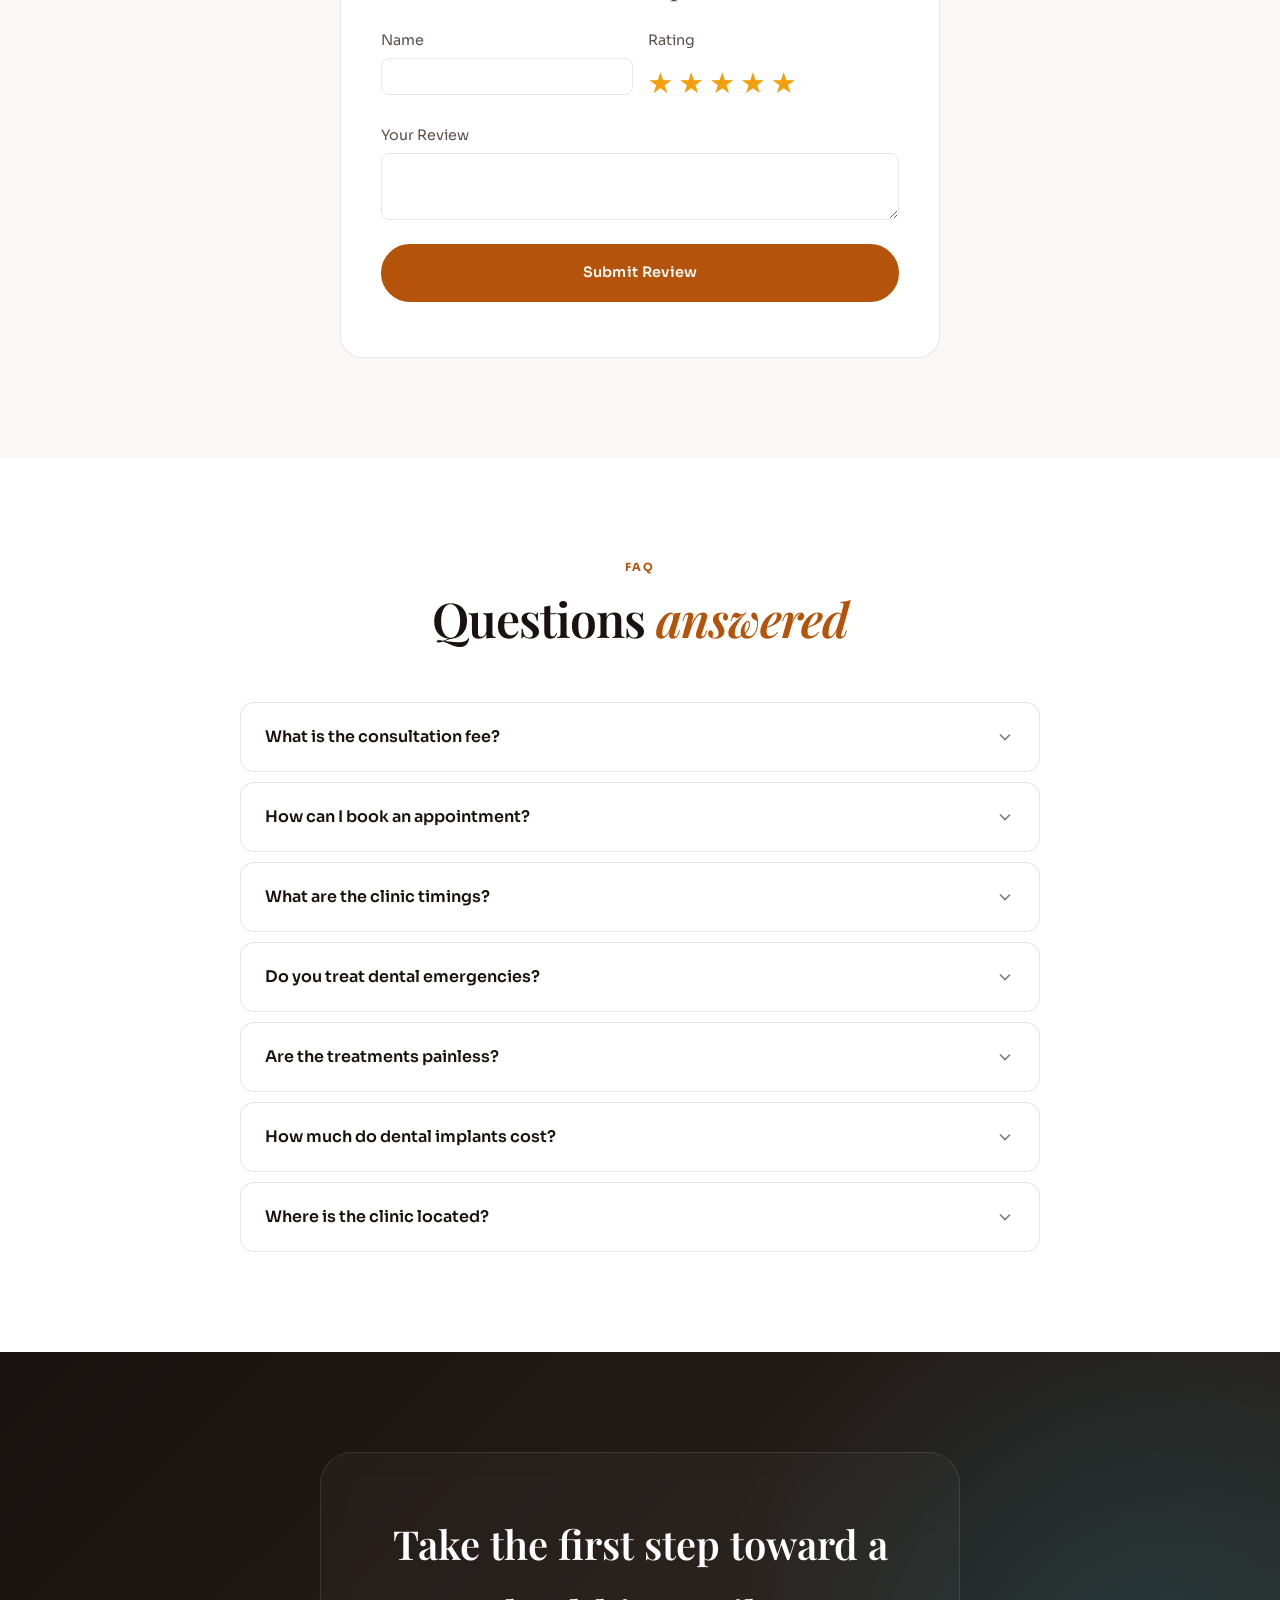
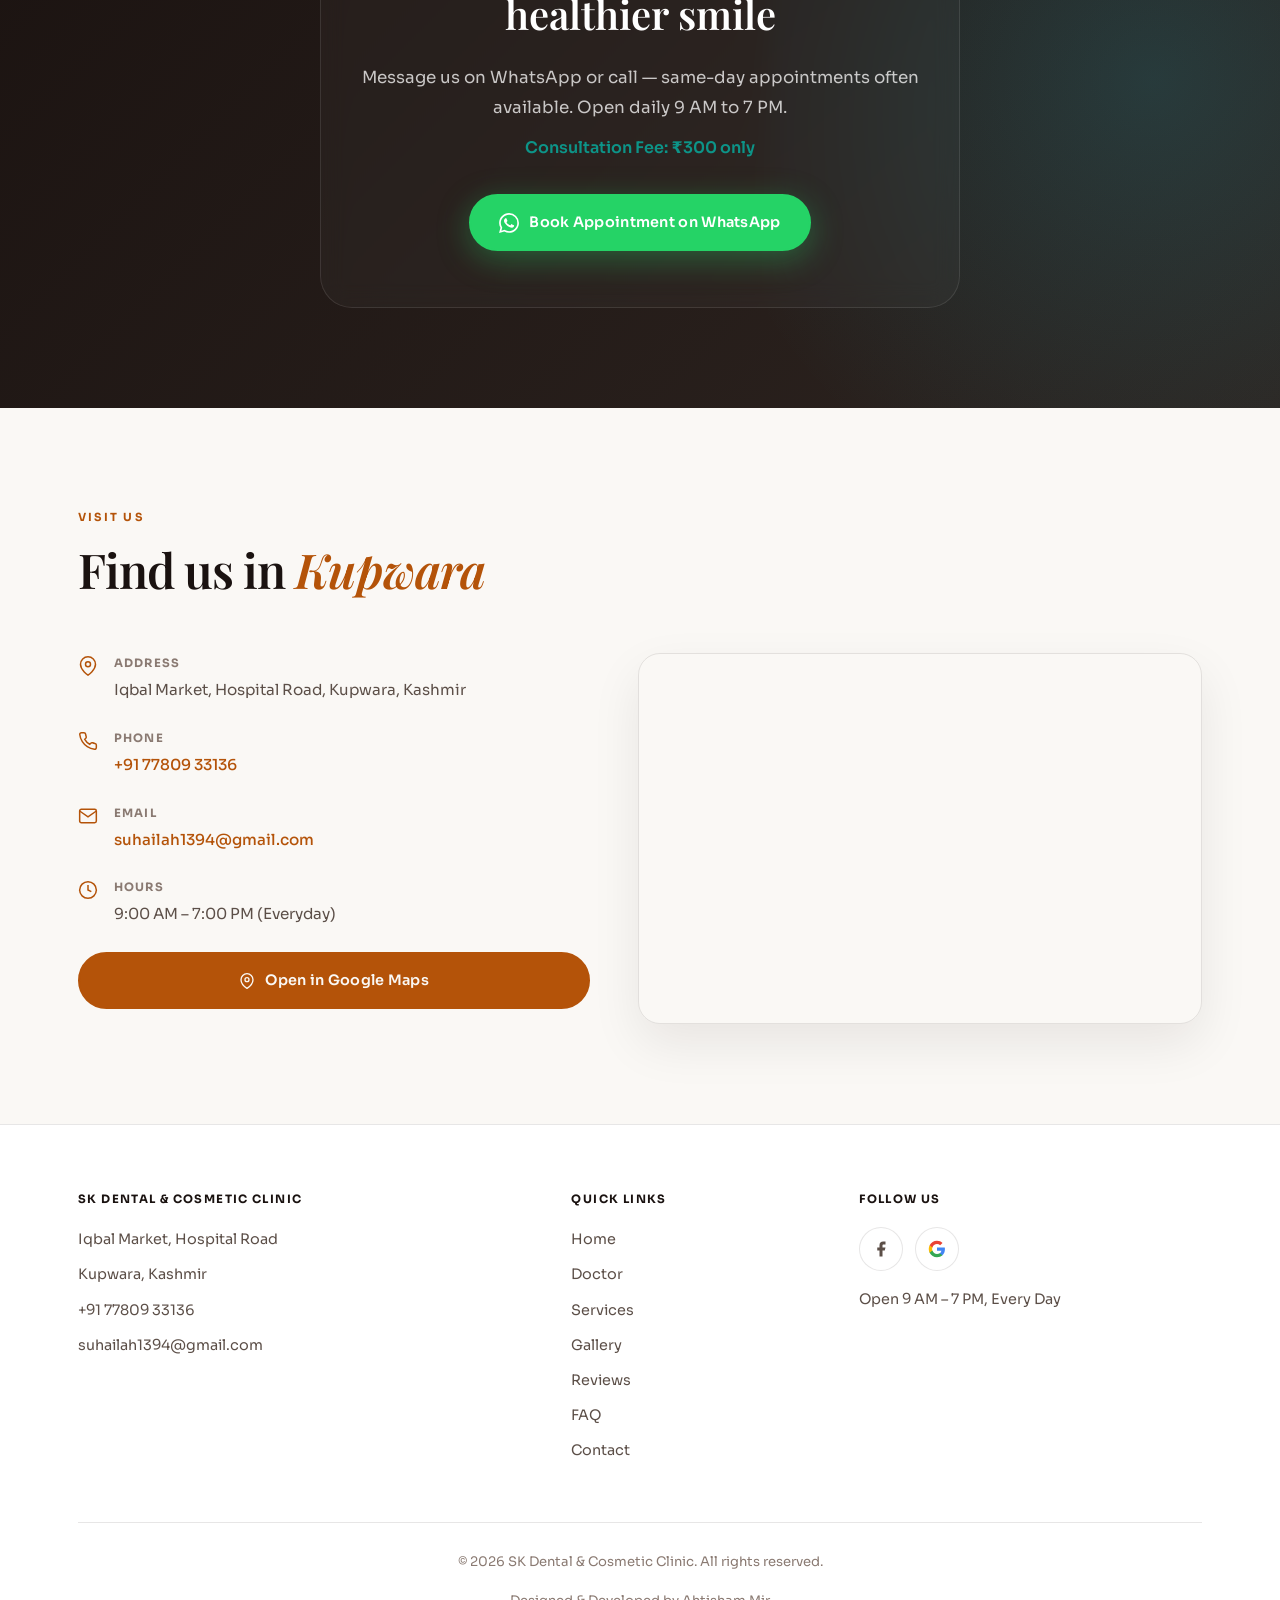
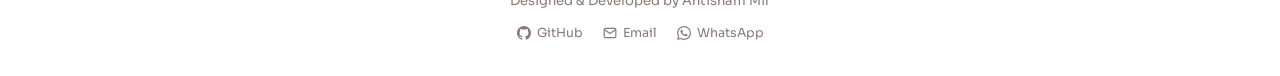
==== commit 914e878e: "UI tweak: move google banner below reviews and remove duplicate CTA" ====
--- a/index.html
+++ b/index.html
@@ -445,11 +445,7 @@
             <span class="section__eyebrow">Reviews</span>
             <h2 class="section__title">Real stories from <span class="accent">real patients</span></h2>
         </div>
-        <div class="reviews__banner" data-aos>
-            <span class="reviews__banner-score">&#9733; 4.7 / 5</span>
-            <span class="reviews__banner-text">Rated by 33+ patients on Google</span>
-            <a href="https://share.google/Do6VGwMxfh46cqUZg" target="_blank" rel="noopener noreferrer" class="reviews__banner-link">Read all reviews on Google →</a>
-        </div>
+
         <div class="reviews__grid" id="dyn_reviews_grid">
             <!-- Static Google Reviews -->
             <div class="review__card">
@@ -477,6 +473,12 @@
                 </div>
             </div>
             <!-- Dynamic Reviews injected via Supabase will appear here -->
+        </div>
+
+        <div class="reviews__banner" data-aos style="margin-bottom: 50px;">
+            <span class="reviews__banner-score">&#9733; 4.7 / 5</span>
+            <span class="reviews__banner-text">Rated by 33+ patients on Google</span>
+            <a href="https://share.google/Do6VGwMxfh46cqUZg" target="_blank" rel="noopener noreferrer" class="reviews__banner-link">Read all reviews on Google →</a>
         </div>
 
         <div class="submit-review-box" style="margin-top: 50px; background: var(--bg-card); padding: 40px; border-radius: var(--radius-lg); border: 1px solid var(--border); max-width: 600px; margin-left: auto; margin-right: auto;">
@@ -507,8 +509,6 @@
                 <div id="submitReviewStatus" style="margin-top: 15px; text-align: center; font-size: 0.9rem;"></div>
             </form>
         </div>
-        <div class="reviews__cta">
-            <a href="https://share.google/Do6VGwMxfh46cqUZg" target="_blank" rel="noopener noreferrer" class="btn btn--outline">View All Reviews on Google →</a>
         </div>
     </div>
 </section>
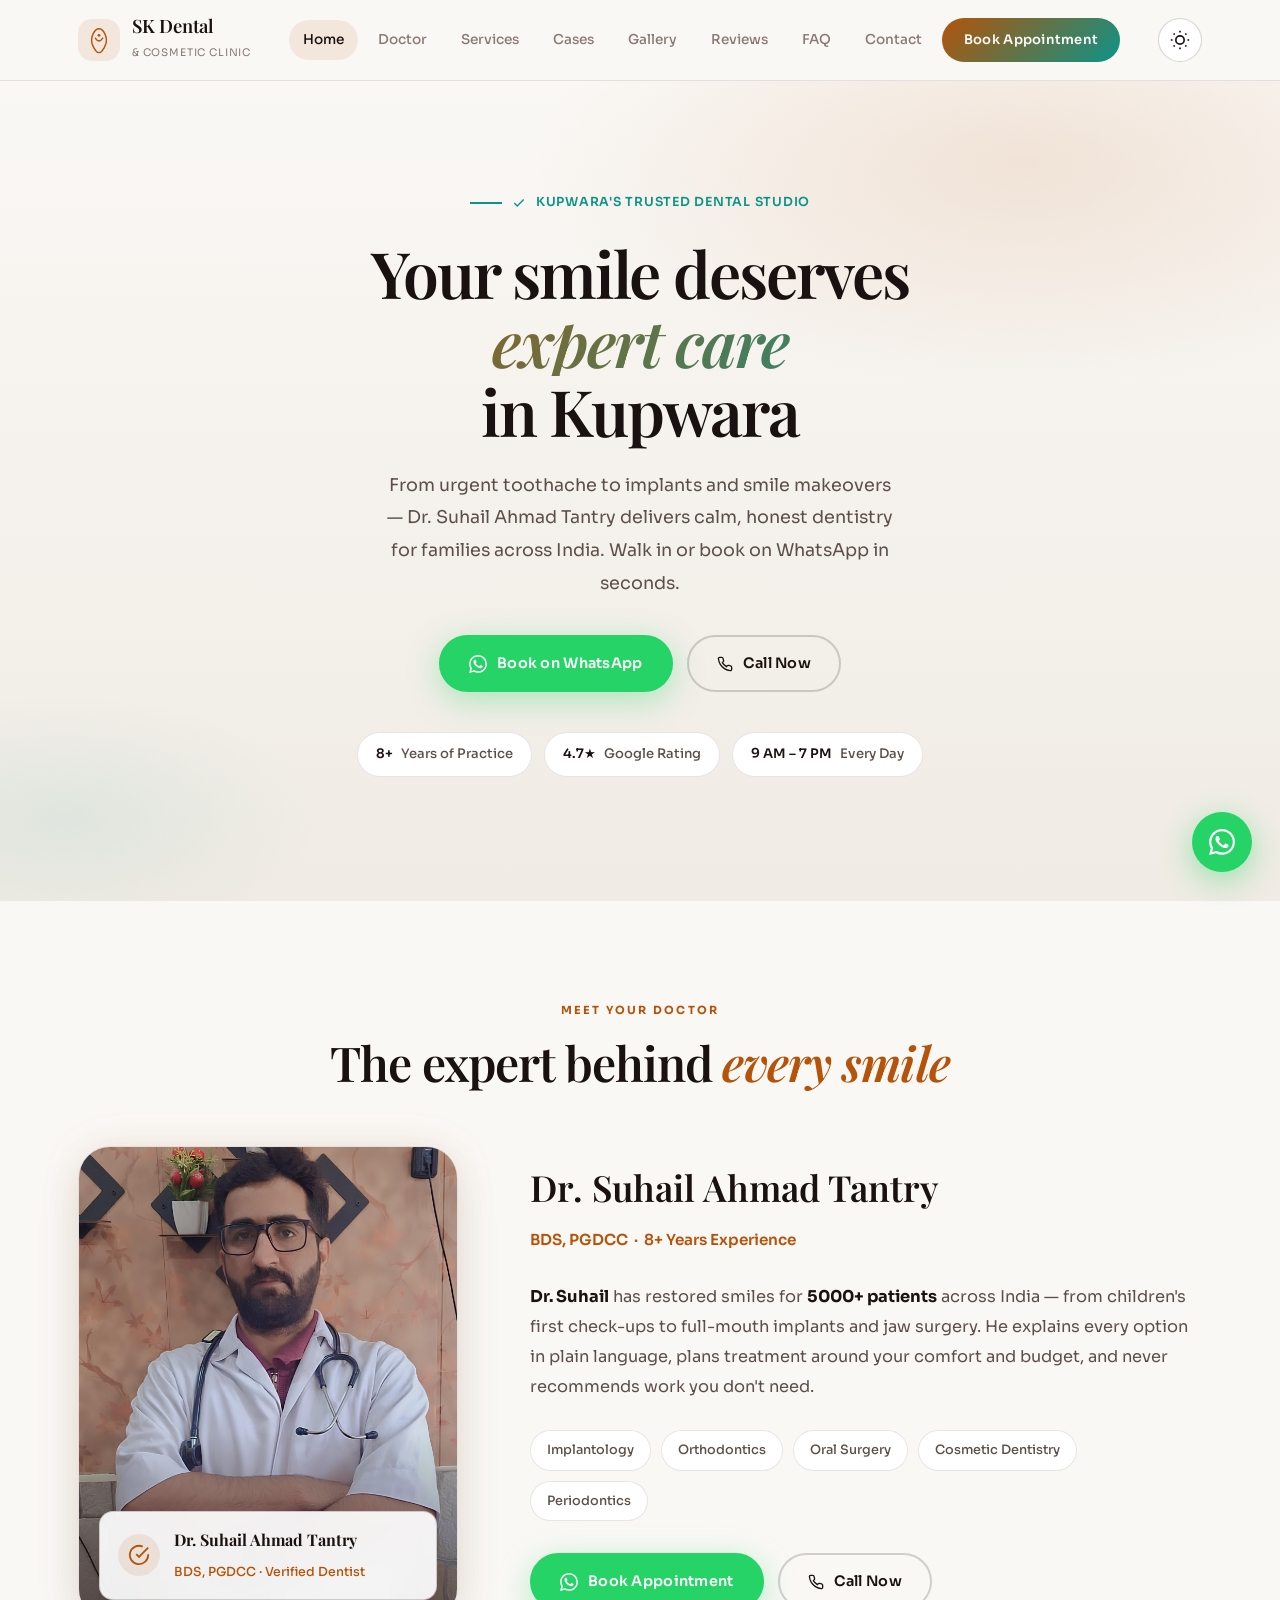
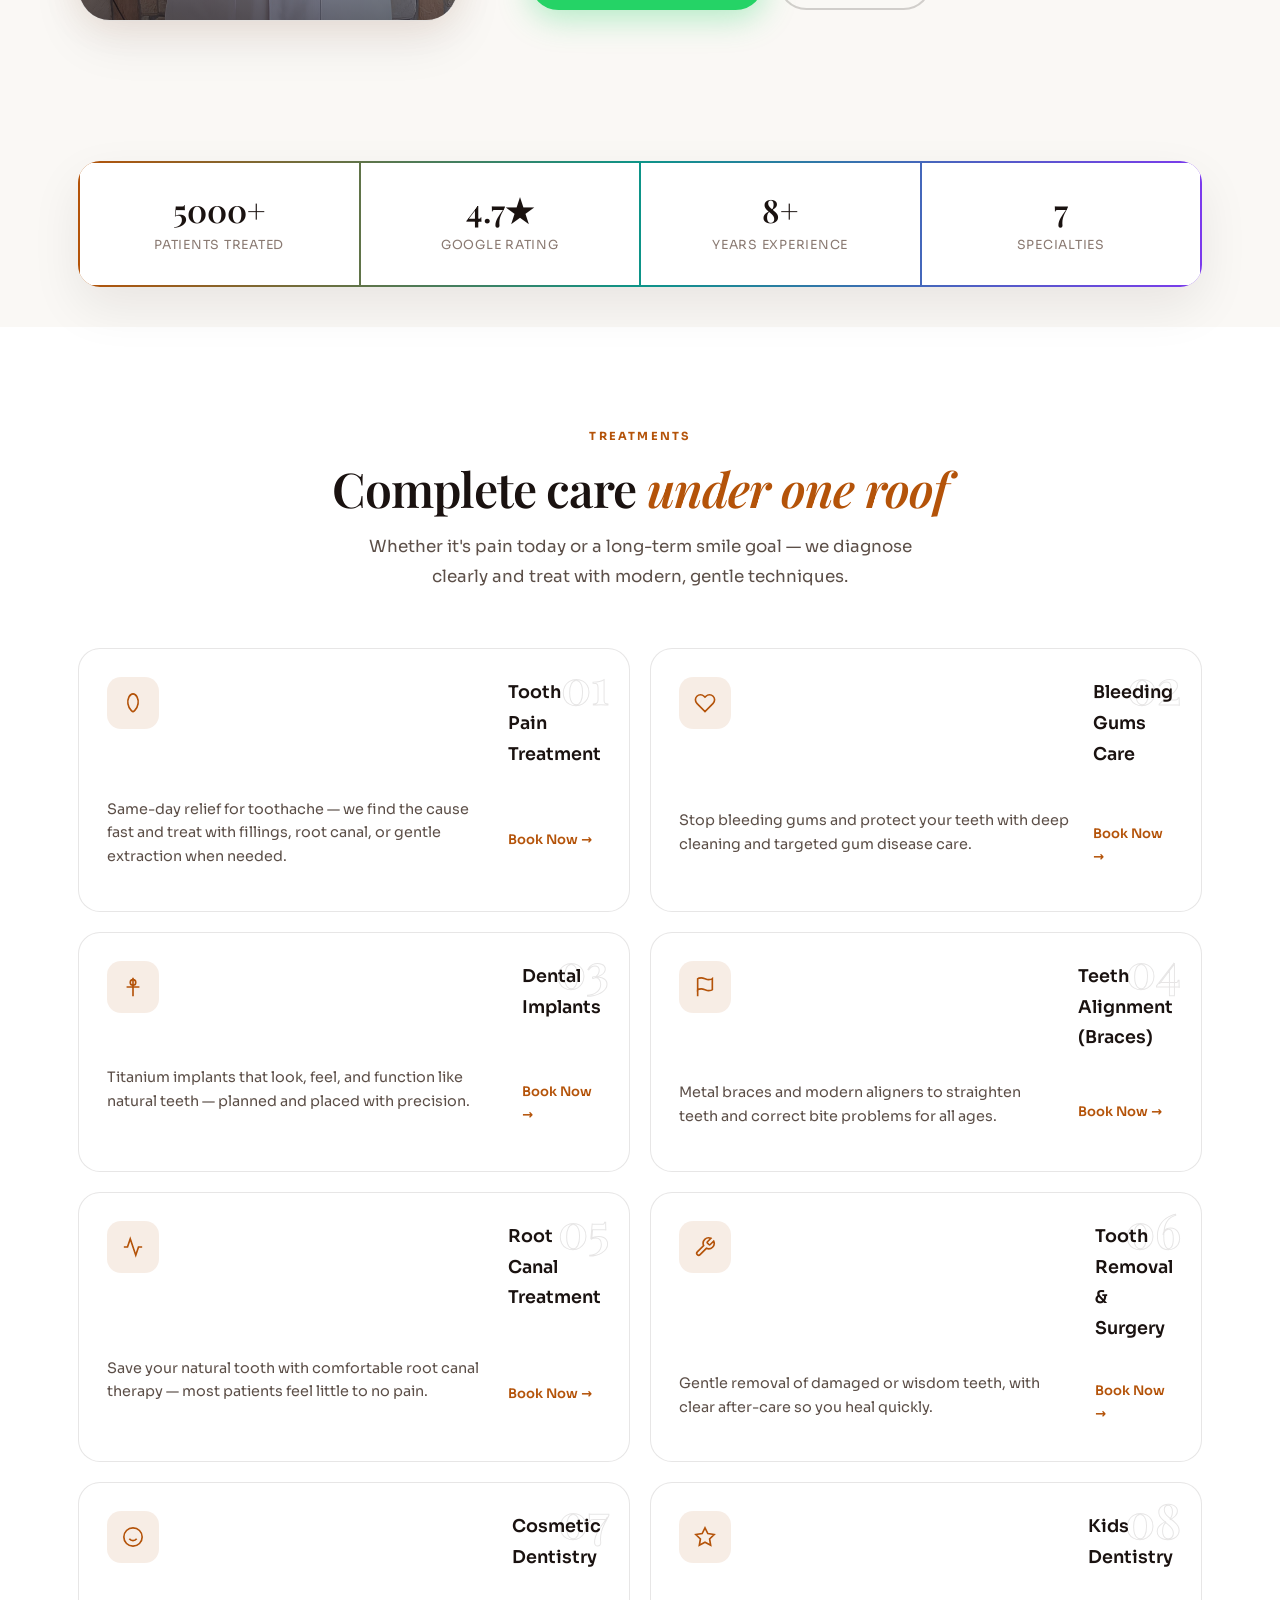
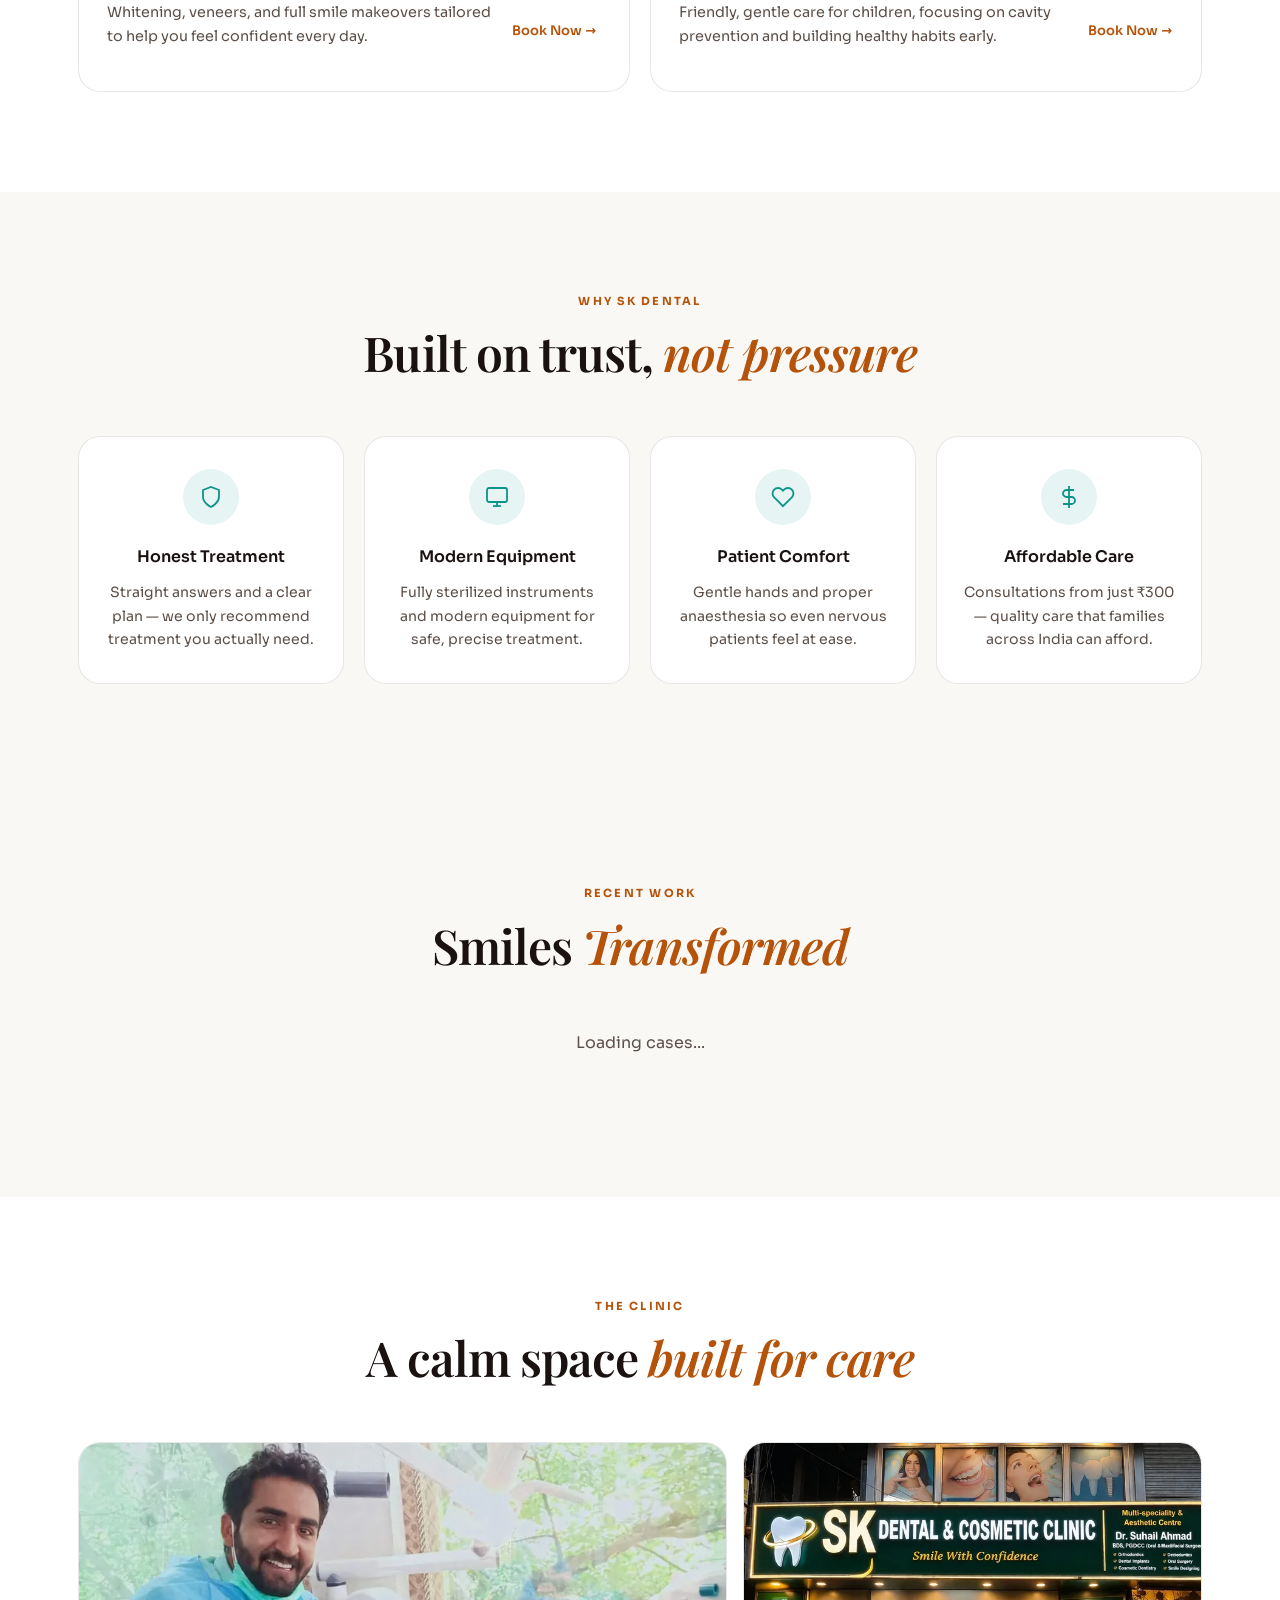
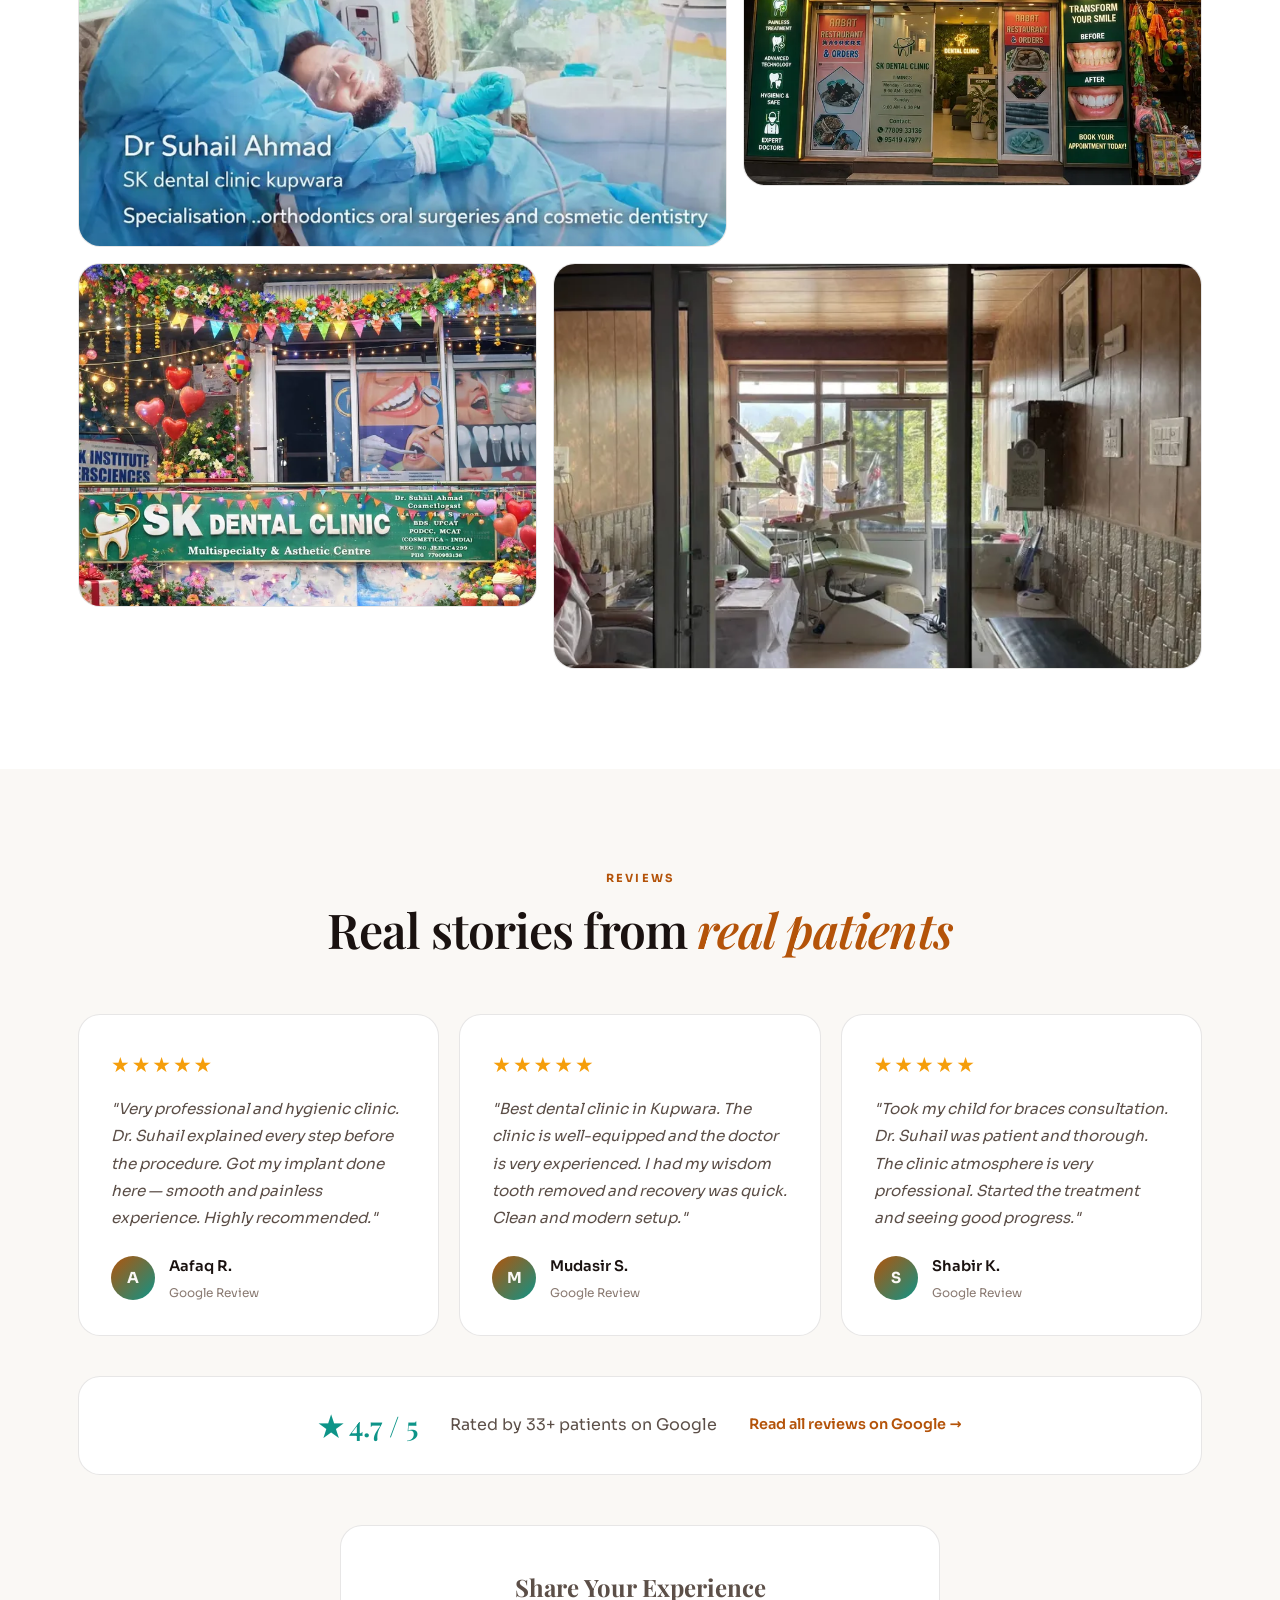
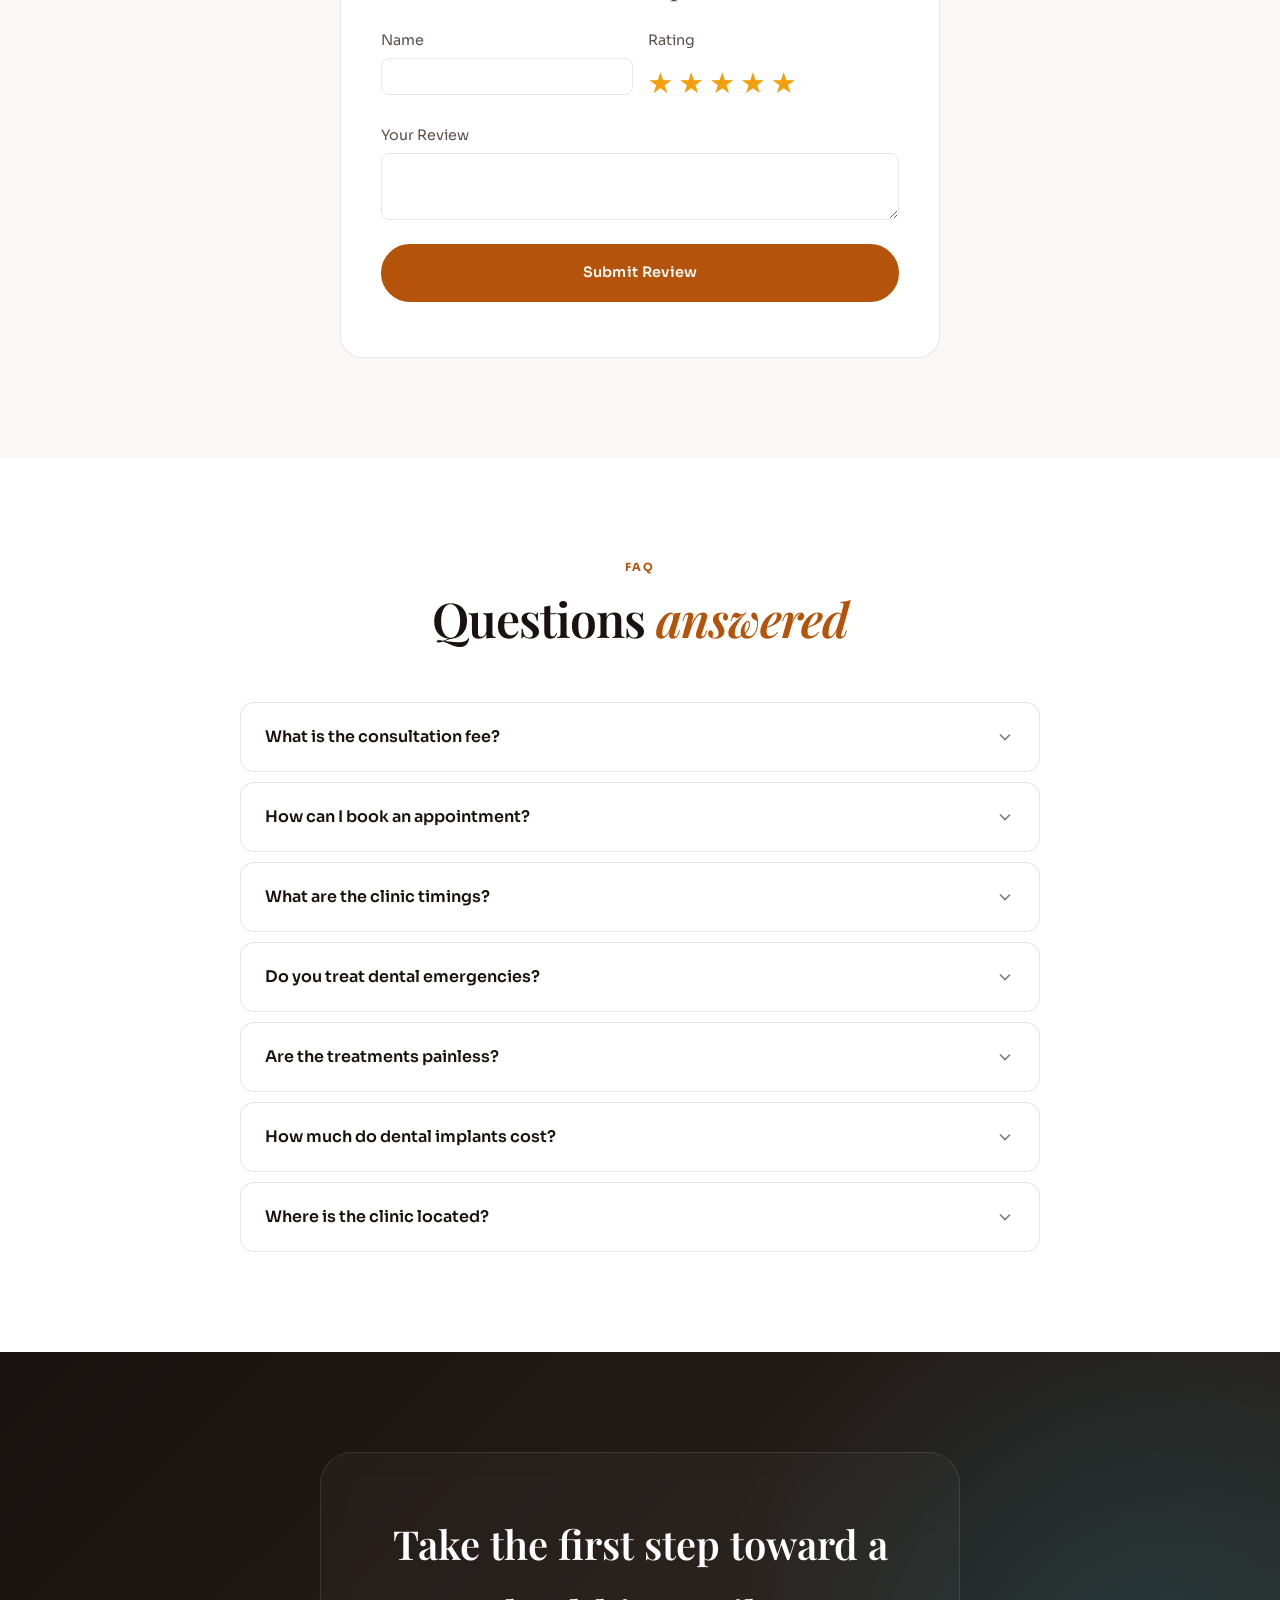
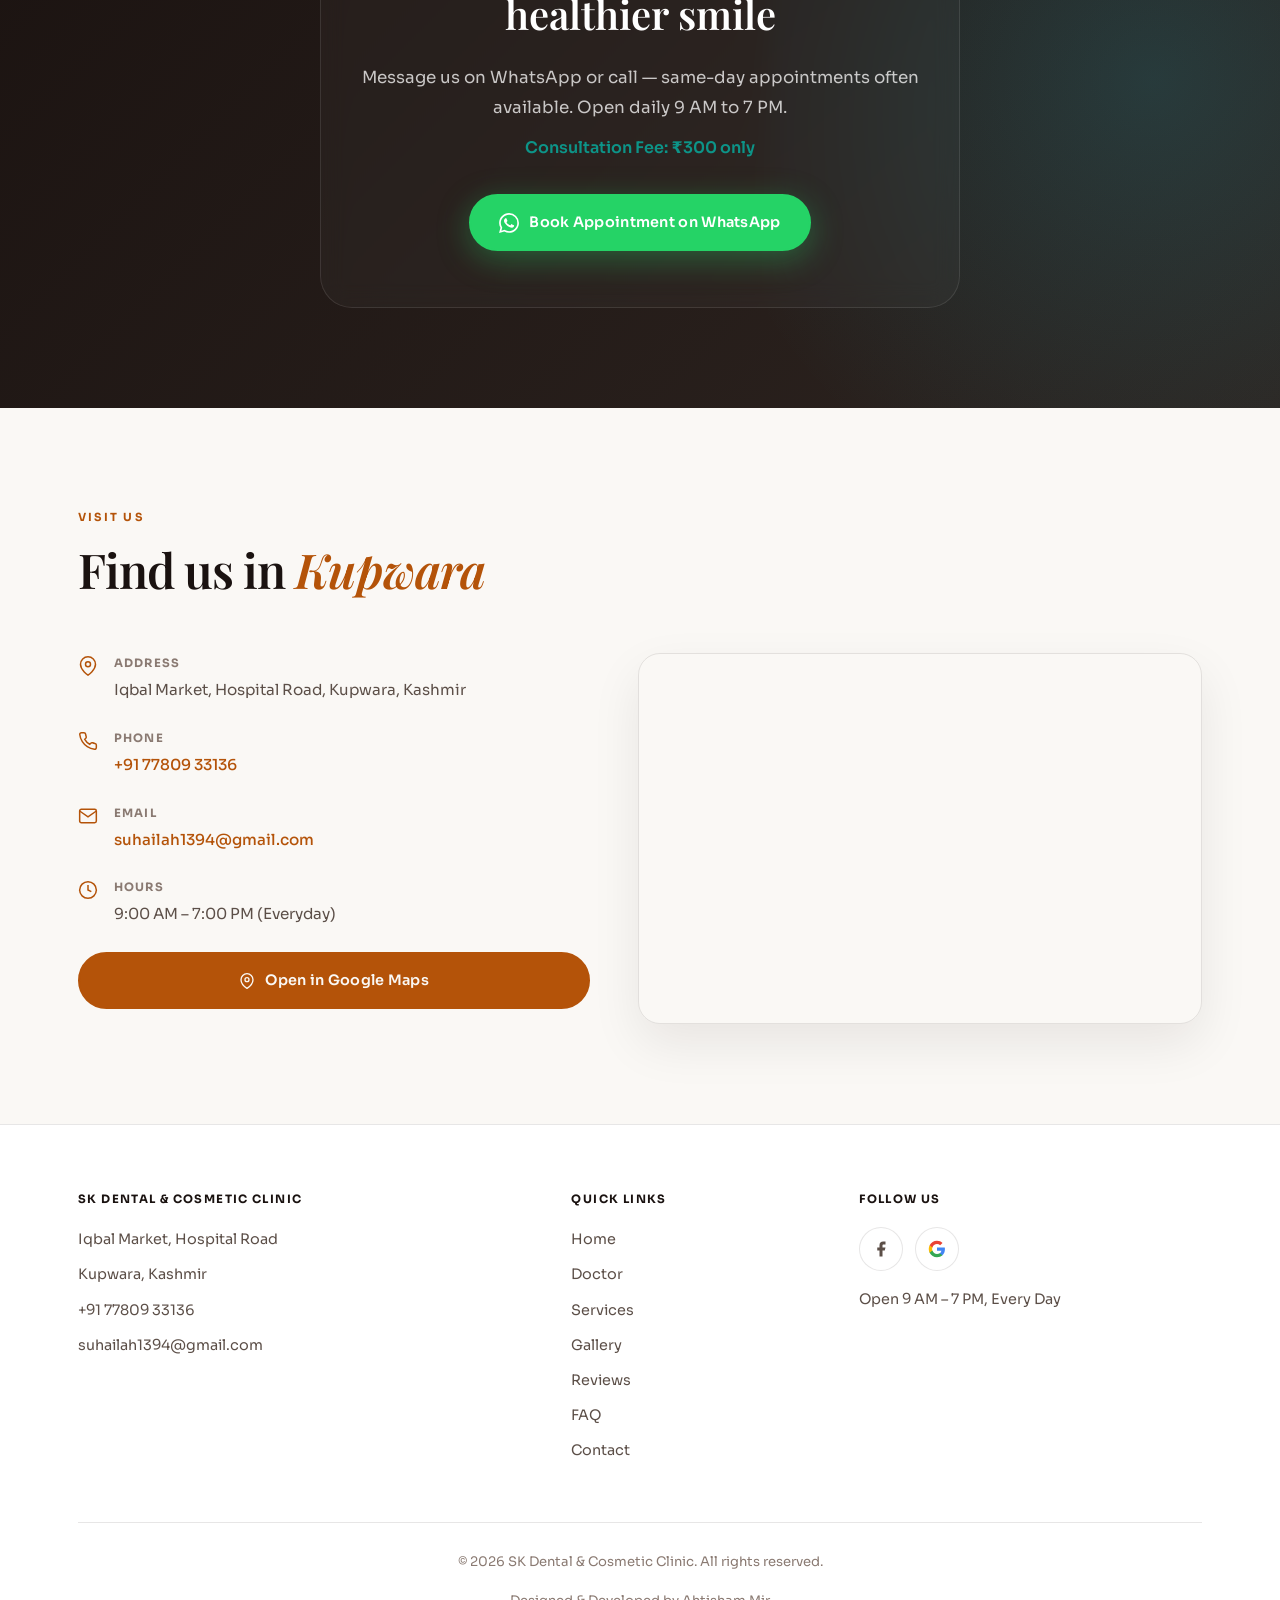
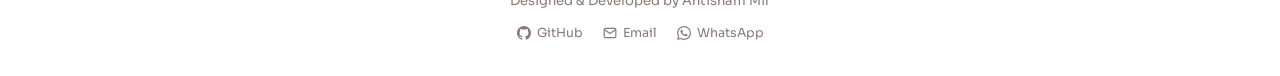
==== commit a1dd4d98: "added Kids Dentistry service to balance grid" ====
--- a/index.html
+++ b/index.html
@@ -356,6 +356,12 @@
                 <p class="service__desc">Whitening, veneers, and full smile makeovers tailored to help you feel confident every day.</p>
                 <a href="https://wa.me/917780933136?text=I%20need%20cosmetic%20dental%20treatment" target="_blank" rel="noopener noreferrer" class="service__link">Book Now →</a>
             </div>
+            <div class="service__card" data-aos data-num="08">
+                <div class="service__icon"><svg width="22" height="22" viewBox="0 0 24 24" fill="none" stroke="currentColor" stroke-width="1.8" aria-hidden="true"><path d="M12 2l3.09 6.26L22 9.27l-5 4.87 1.18 6.88L12 17.77l-6.18 3.25L7 14.14 2 9.27l6.91-1.01L12 2z"/></svg></div>
+                <h3 class="service__title">Kids Dentistry</h3>
+                <p class="service__desc">Friendly, gentle care for children, focusing on cavity prevention and building healthy habits early.</p>
+                <a href="https://wa.me/917780933136?text=I%20need%20kids%20dental%20treatment" target="_blank" rel="noopener noreferrer" class="service__link">Book Now →</a>
+            </div>
         </div>
     </div>
 </section>
